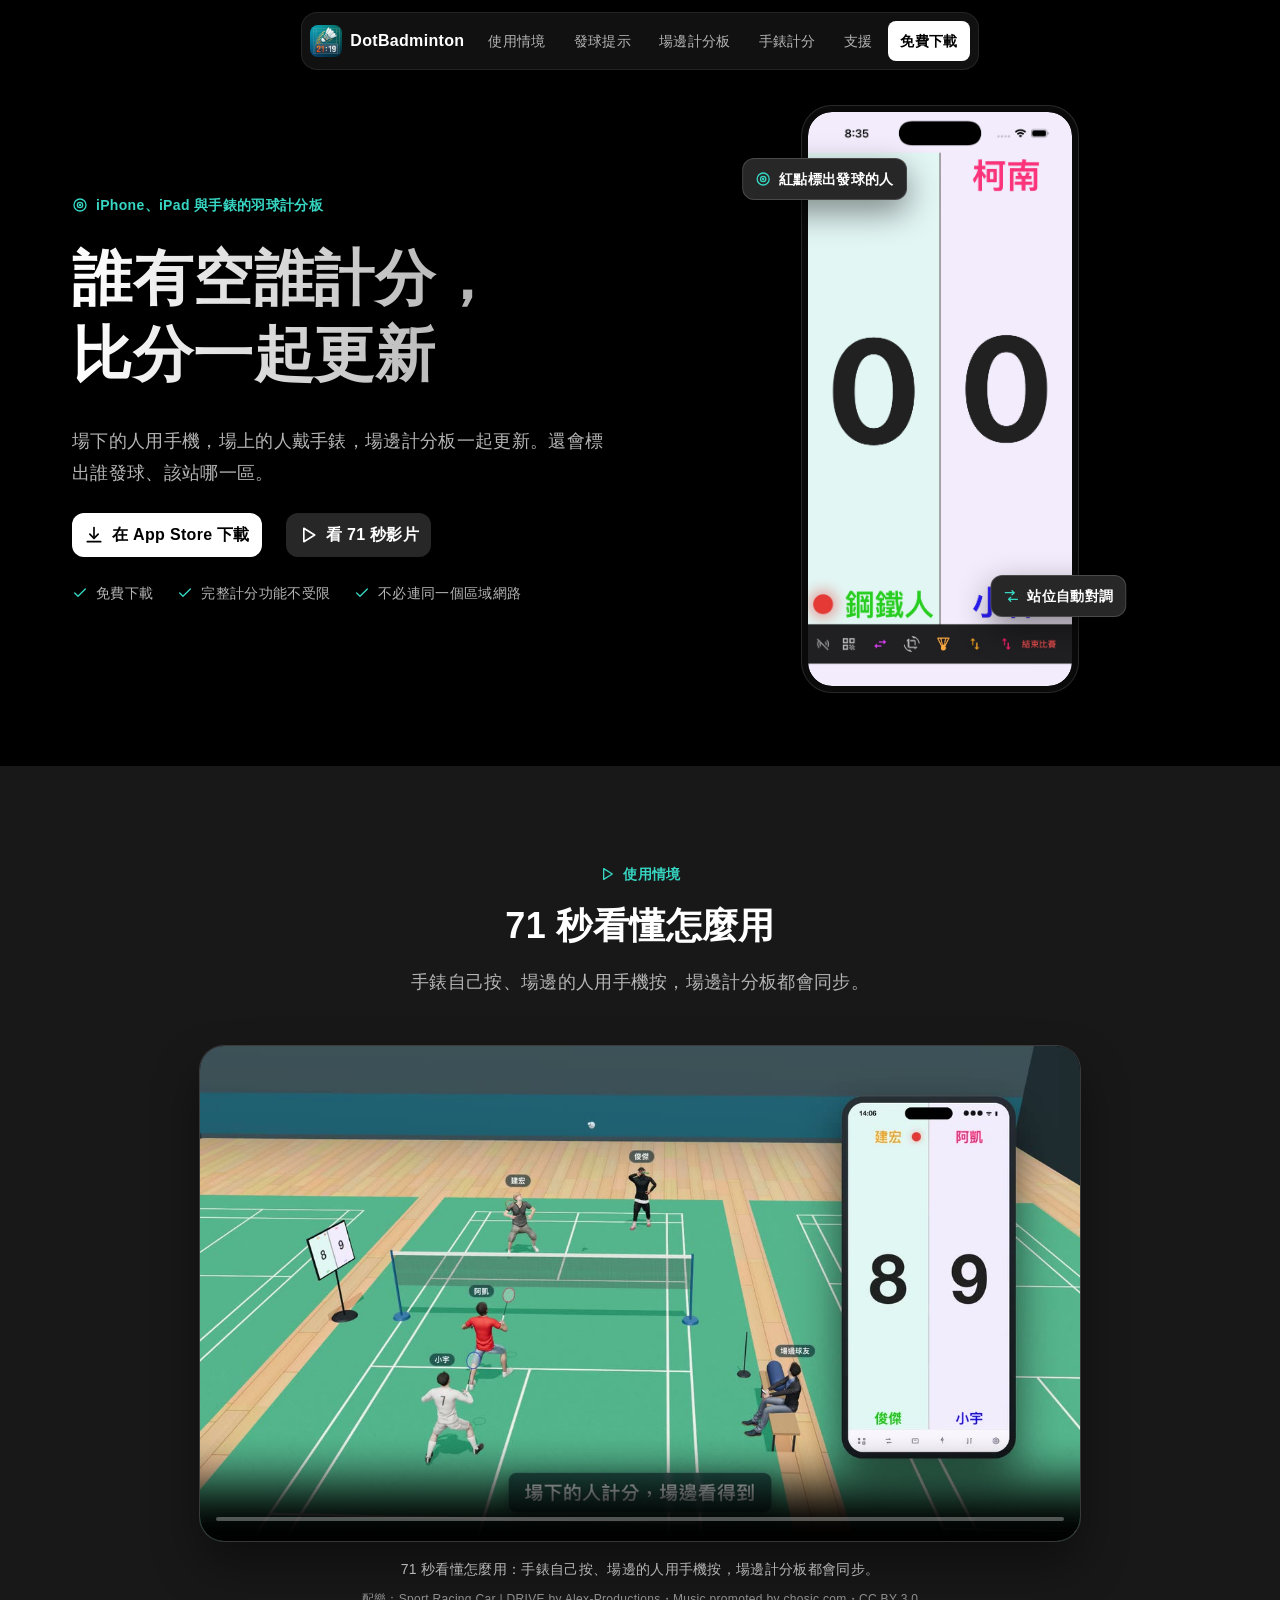
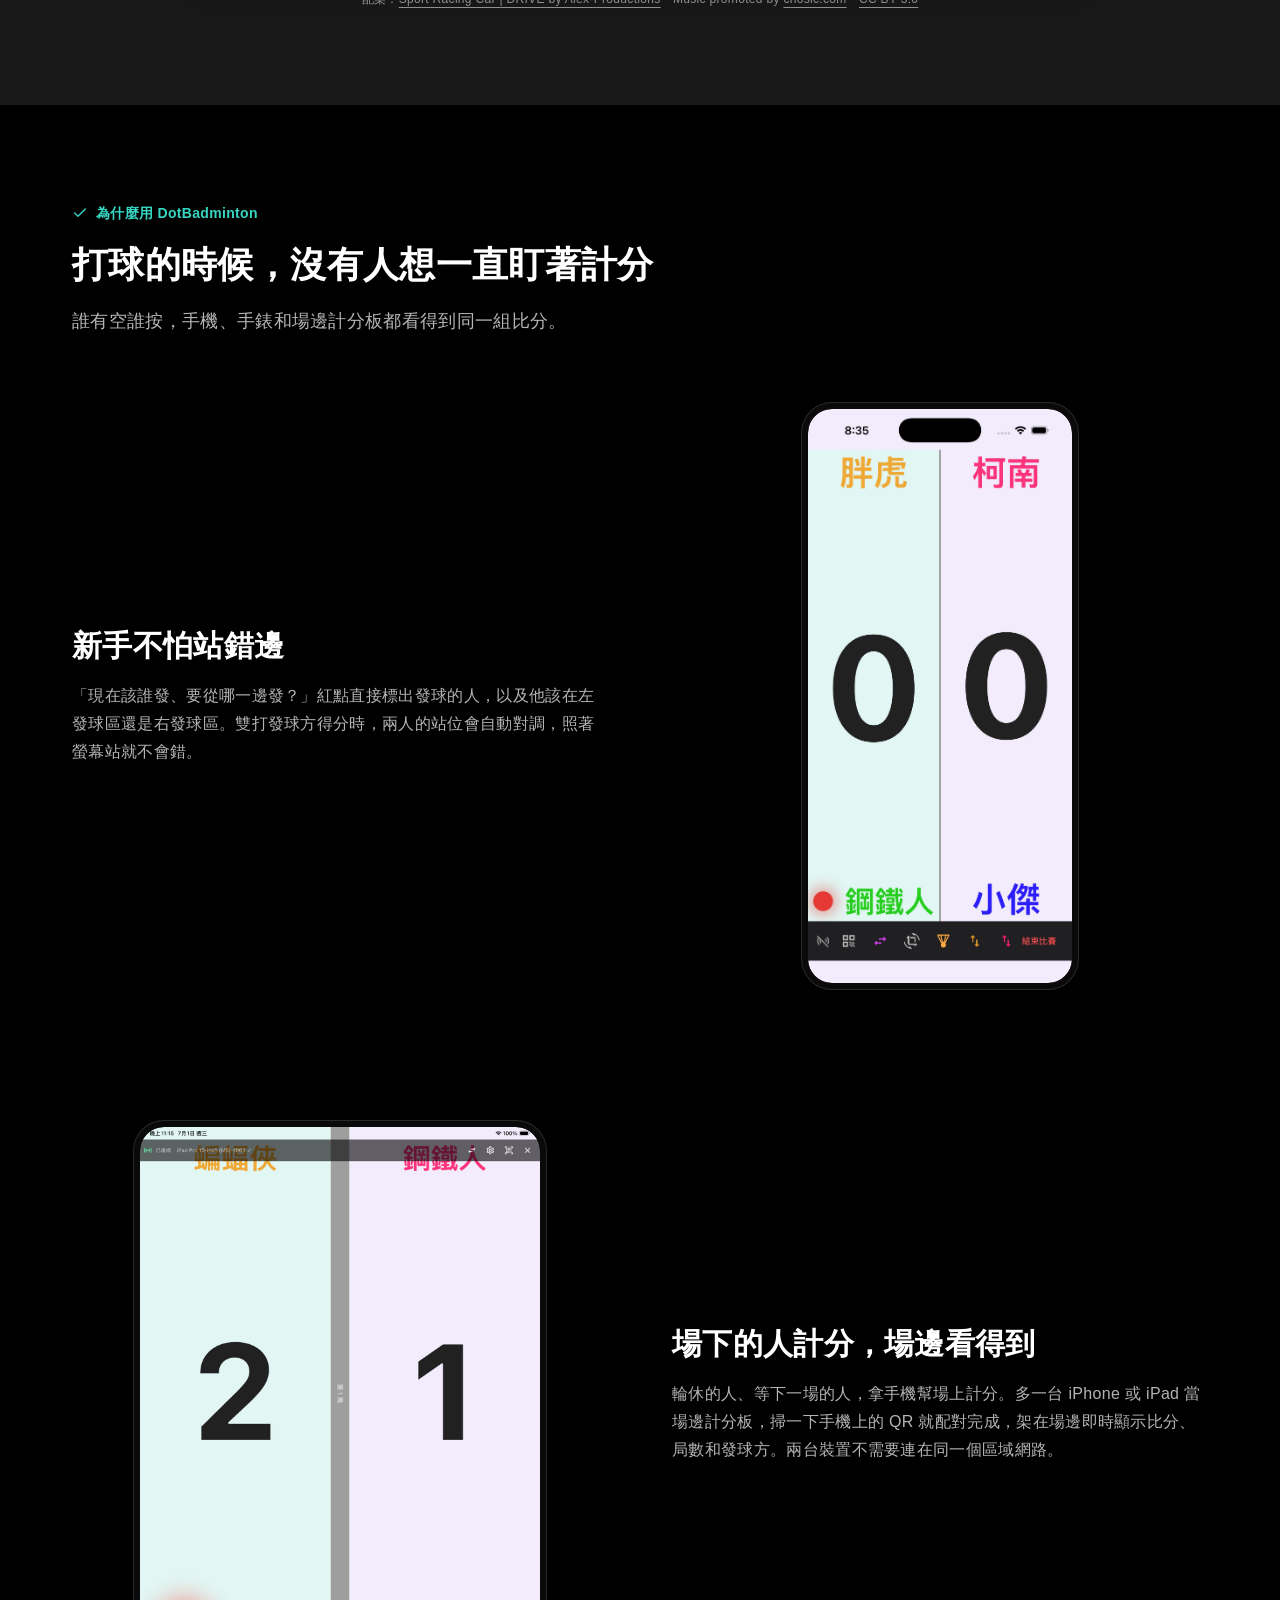
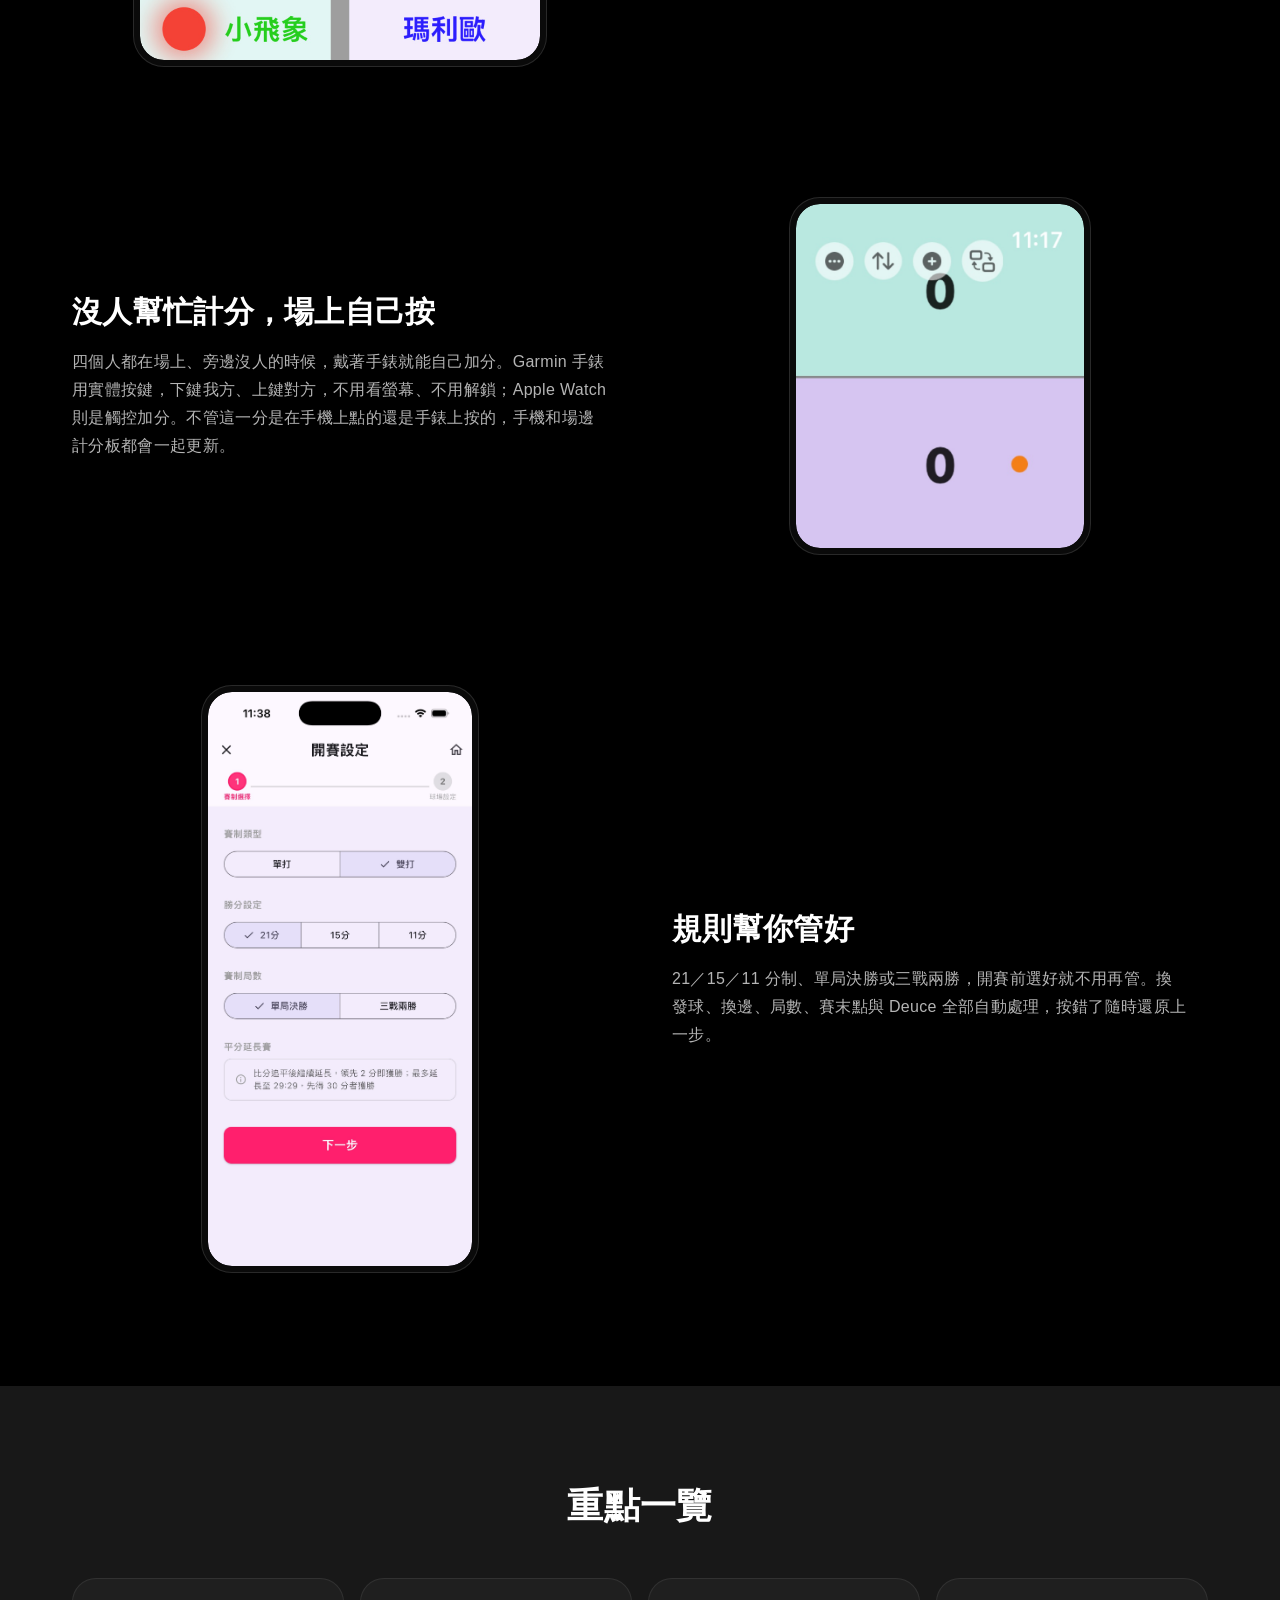
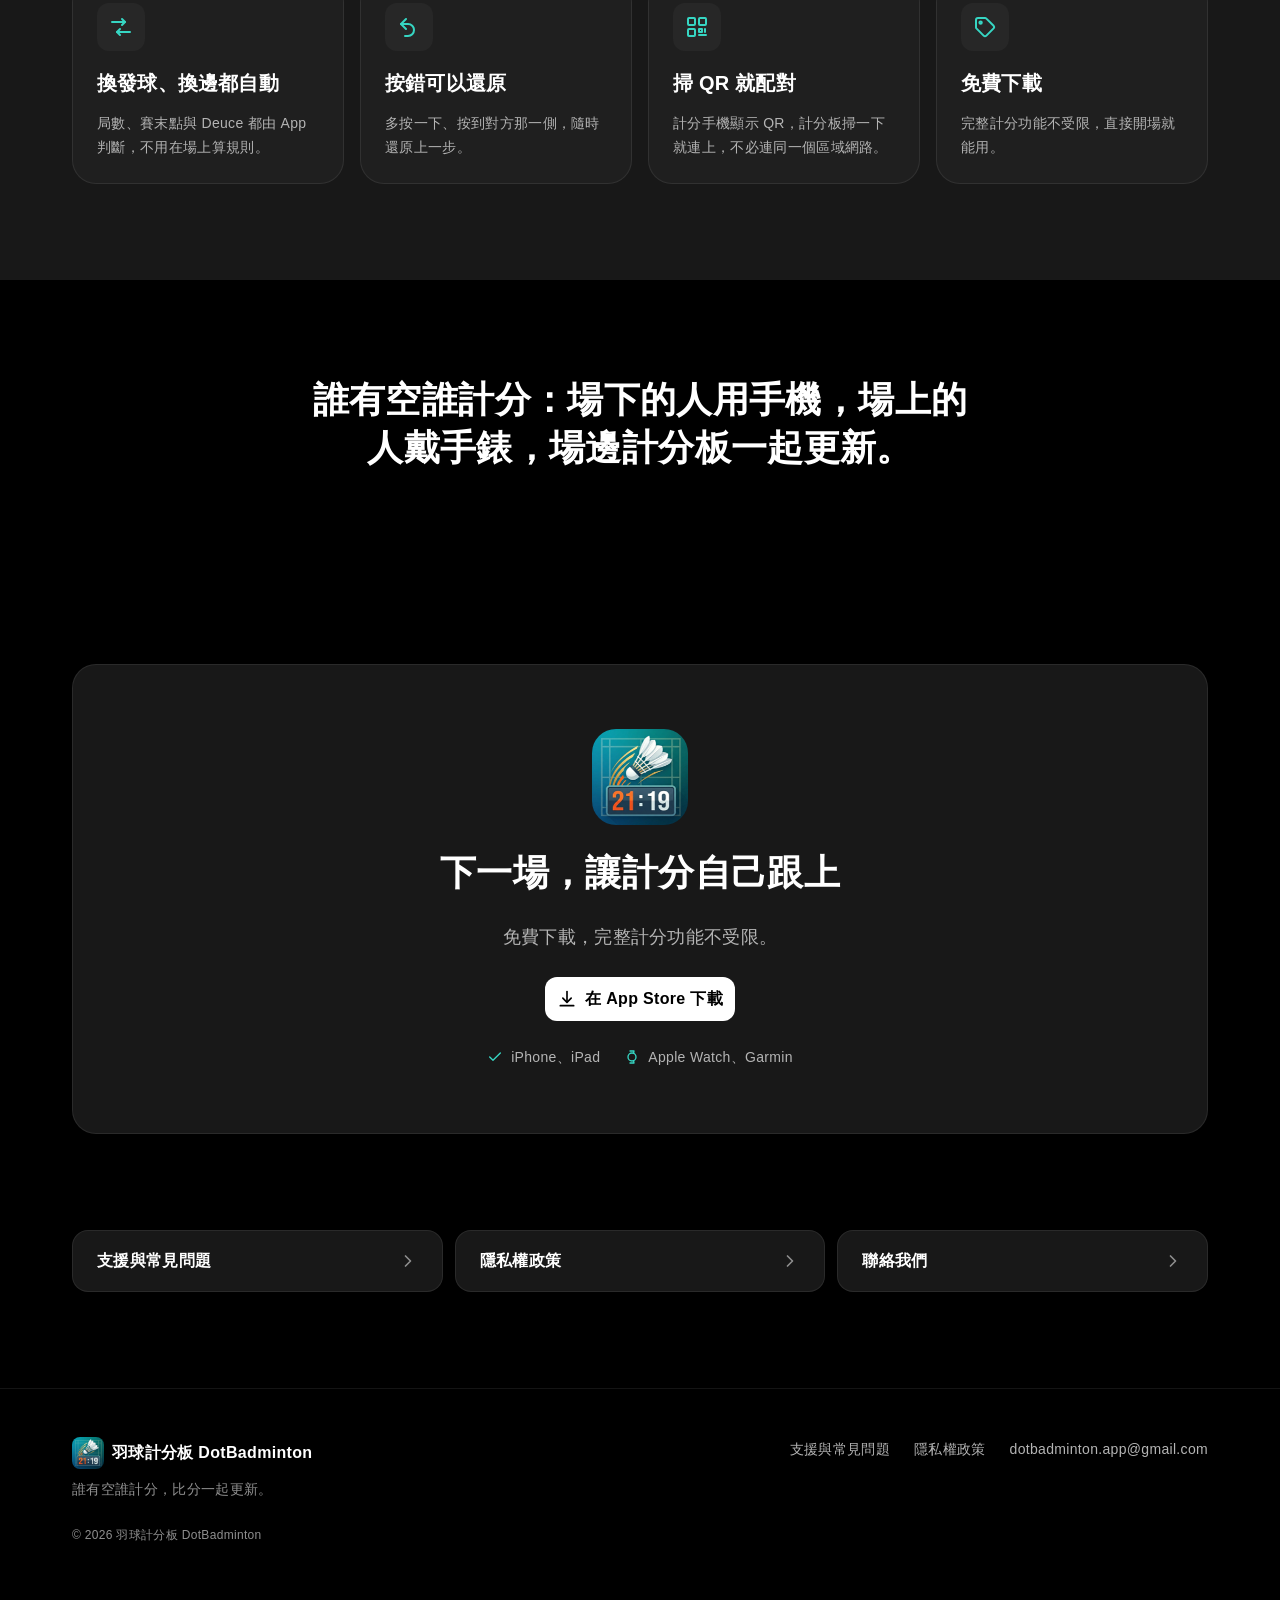
==== index.html @ f7eb6381 "首頁改用全新的深色設計系統 首頁改走純黑底、平色塊的排版，與 style.css 分開： - 新增 home.css，只給 index.html 用，privacy.html 與 support.ht" ====
<!doctype html>
<html lang="zh-Hant">
<head>
  <meta charset="utf-8">
  <meta name="viewport" content="width=device-width, initial-scale=1, viewport-fit=cover">
  <meta name="theme-color" content="#000000">
  <meta name="description" content="羽球計分板 DotBadminton：場下的人拿手機計分，場邊計分板同步顯示；沒人幫忙時，Apple Watch 或 Garmin 手錶也能自己加分。還會標出誰發球、該站哪一區。">
  <title>羽球計分板 DotBadminton</title>
  <link rel="stylesheet" href="home.css">
  <script>document.documentElement.classList.add('js');</script>
</head>
<body>

<svg class="icon-sprite" aria-hidden="true" focusable="false" xmlns="http://www.w3.org/2000/svg">
  <symbol id="i-check" viewBox="0 0 24 24"><polyline points="20 6 9 17 4 12"/></symbol>
  <symbol id="i-play" viewBox="0 0 24 24"><polygon points="7 4 20 12 7 20"/></symbol>
  <symbol id="i-download" viewBox="0 0 24 24"><path d="M12 3v12"/><polyline points="7 11 12 16 17 11"/><path d="M4 20h16"/></symbol>
  <symbol id="i-target" viewBox="0 0 24 24"><circle cx="12" cy="12" r="9"/><circle cx="12" cy="12" r="4"/><circle cx="12" cy="12" r="0.8"/></symbol>
  <symbol id="i-swap" viewBox="0 0 24 24"><polyline points="13 4 16 7 13 10"/><path d="M3 7h13"/><polyline points="11 14 8 17 11 20"/><path d="M21 17H8"/></symbol>
  <symbol id="i-undo" viewBox="0 0 24 24"><path d="M9 14 4 9l5-5"/><path d="M4 9h7a6 6 0 0 1 0 12H8"/></symbol>
  <symbol id="i-qr" viewBox="0 0 24 24"><rect x="3" y="3" width="7" height="7" rx="1"/><rect x="14" y="3" width="7" height="7" rx="1"/><rect x="3" y="14" width="7" height="7" rx="1"/><path d="M14 14h3v3h-3z"/><path d="M20 14v3"/><path d="M14 20h7"/></symbol>
  <symbol id="i-watch" viewBox="0 0 24 24"><circle cx="12" cy="12" r="6"/><path d="M9 3h6l-.6 3.2"/><path d="M9 21h6l-.6-3.2"/></symbol>
  <symbol id="i-tag" viewBox="0 0 24 24"><path d="M20.6 13.4 13.4 20.6a2 2 0 0 1-2.8 0l-7.2-7.2A2 2 0 0 1 3 12V5a2 2 0 0 1 2-2h7a2 2 0 0 1 1.4.6l7.2 7.2a2 2 0 0 1 0 2.6z"/><circle cx="7.6" cy="7.6" r="1.2"/></symbol>
  <symbol id="i-chevron" viewBox="0 0 24 24"><polyline points="9 6 15 12 9 18"/></symbol>
</svg>

<a class="skip-link btn btn-primary btn-sm" href="#main">跳到主要內容</a>

<nav class="site-nav" aria-label="主要導覽">
  <a class="brand" href="#top">
    <img src="images/icon.png" alt="" width="32" height="32">
    <span>DotBadminton</span>
  </a>
  <ul class="nav-links">
    <li><a href="#video">使用情境</a></li>
    <li><a href="#serve">發球提示</a></li>
    <li><a href="#board">場邊計分板</a></li>
    <li><a href="#watch">手錶計分</a></li>
    <li><a href="support.html">支援</a></li>
  </ul>
  <a class="btn btn-primary btn-sm" href="https://apps.apple.com/tw/app/id6772691692">免費下載</a>
  <button class="menu-toggle" type="button" aria-expanded="false" aria-controls="menu-panel">
    <span class="sr-only">開啟選單</span>
    <span class="bar" aria-hidden="true"></span>
    <span class="bar" aria-hidden="true"></span>
  </button>
</nav>

<div class="menu-panel" id="menu-panel" hidden>
  <a class="menu-link" href="#video" style="--i:0">使用情境</a>
  <a class="menu-link" href="#serve" style="--i:1">發球提示</a>
  <a class="menu-link" href="#board" style="--i:2">場邊計分板</a>
  <a class="menu-link" href="#watch" style="--i:3">手錶計分</a>
  <a class="menu-link" href="#rules" style="--i:4">規則設定</a>
  <a class="menu-link" href="support.html" style="--i:5">支援與常見問題</a>
  <a class="btn btn-primary" href="https://apps.apple.com/tw/app/id6772691692" style="--i:6">
    <svg class="icon" aria-hidden="true"><use href="#i-download"/></svg>
    在 App Store 下載
  </a>
</div>

<main id="main" tabindex="-1">

  <header class="hero" id="top">
    <div class="container hero-grid">
      <div class="hero-copy">
        <p class="kicker">
          <svg class="icon" aria-hidden="true"><use href="#i-target"/></svg>
          iPhone、iPad 與手錶的羽球計分板
        </p>
        <h1 class="hero-title">誰有空誰計分，比分一起更新</h1>
        <p class="hero-sub">場下的人用手機，場上的人戴手錶，場邊計分板一起更新。還會標出誰發球、該站哪一區。</p>
        <div class="hero-actions">
          <a class="btn btn-primary" href="https://apps.apple.com/tw/app/id6772691692">
            <svg class="icon" aria-hidden="true"><use href="#i-download"/></svg>
            在 App Store 下載
          </a>
          <a class="btn btn-secondary" href="#video">
            <svg class="icon" aria-hidden="true"><use href="#i-play"/></svg>
            看 71 秒影片
          </a>
        </div>
        <ul class="proof">
          <li><svg class="icon" aria-hidden="true"><use href="#i-check"/></svg>免費下載</li>
          <li><svg class="icon" aria-hidden="true"><use href="#i-check"/></svg>完整計分功能不受限</li>
          <li><svg class="icon" aria-hidden="true"><use href="#i-check"/></svg>不必連同一個區域網路</li>
        </ul>
      </div>
      <div class="hero-visual">
        <div class="shot-stage">
          <div class="shot is-phone">
            <img src="images/scoring.jpg" alt="計分畫面，發球球員名字旁有紅點標示" width="1206" height="2622">
          </div>
          <p class="shot-chip is-a">
            <svg class="icon" aria-hidden="true"><use href="#i-target"/></svg>
            紅點標出發球的人
          </p>
          <p class="shot-chip is-b">
            <svg class="icon" aria-hidden="true"><use href="#i-swap"/></svg>
            站位自動對調
          </p>
        </div>
      </div>
    </div>
  </header>

  <section class="section is-band" id="video">
    <div class="container">
      <div class="section-head is-center reveal">
        <p class="kicker">
          <svg class="icon" aria-hidden="true"><use href="#i-play"/></svg>
          使用情境
        </p>
        <h2 class="section-title">71 秒看懂怎麼用</h2>
        <p class="section-lead">手錶自己按、場邊的人用手機按，場邊計分板都會同步。</p>
      </div>
      <figure class="promo-figure reveal">
        <video controls controlslist="nodownload" playsinline preload="none" poster="images/promo-poster.jpg"
               oncontextmenu="return false;"
               aria-label="DotBadminton 使用情境影片：手錶自己計分、場邊的人用手機計分，場邊計分板同步顯示比分與發球">
          <source src="videos/dotbadminton-promo.mp4" type="video/mp4">
          你的瀏覽器無法播放這段影片。
        </video>
        <figcaption>
          71 秒看懂怎麼用：手錶自己按、場邊的人用手機按，場邊計分板都會同步。
          <span class="credit">配樂：<a href="https://onsound.eu/" target="_blank" rel="noopener">Sport Racing Car | DRIVE by Alex-Productions</a>・Music promoted by <a href="https://www.chosic.com/free-music/all/" target="_blank" rel="noopener">chosic.com</a>・<a href="https://creativecommons.org/licenses/by/3.0/" target="_blank" rel="noopener">CC BY 3.0</a></span>
        </figcaption>
      </figure>
    </div>
  </section>

  <section class="section">
    <div class="container">
      <div class="section-head reveal">
        <p class="kicker">
          <svg class="icon" aria-hidden="true"><use href="#i-check"/></svg>
          為什麼用 DotBadminton
        </p>
        <h2 class="section-title">打球的時候，沒有人想一直盯著計分</h2>
        <p class="section-lead">誰有空誰按，手機、手錶和場邊計分板都看得到同一組比分。</p>
      </div>

      <div class="benefits">

        <article class="benefit reveal" id="serve">
          <div class="benefit-copy">
            <h3 class="benefit-title">新手不怕站錯邊</h3>
            <p>「現在該誰發、要從哪一邊發？」紅點直接標出發球的人，以及他該在左發球區還是右發球區。雙打發球方得分時，兩人的站位會自動對調，照著螢幕站就不會錯。</p>
          </div>
          <div class="benefit-visual">
            <div class="shot is-phone">
              <a class="zoom" href="images/scoring.jpg" target="_blank" rel="noopener">
                <img src="images/scoring.jpg" alt="計分畫面，發球球員名字旁有紅點標示" loading="lazy" width="1206" height="2622">
              </a>
            </div>
          </div>
        </article>

        <article class="benefit is-flip reveal" id="board">
          <div class="benefit-copy">
            <h3 class="benefit-title">場下的人計分，場邊看得到</h3>
            <p>輪休的人、等下一場的人，拿手機幫場上計分。多一台 iPhone 或 iPad 當場邊計分板，掃一下手機上的 QR 就配對完成，架在場邊即時顯示比分、局數和發球方。兩台裝置不需要連在同一個區域網路。</p>
          </div>
          <div class="benefit-visual">
            <div class="shot is-tablet">
              <a class="zoom" href="images/board.jpg" target="_blank" rel="noopener">
                <img src="images/board.jpg" alt="iPad 當作場邊計分板顯示比分" loading="lazy" width="1200" height="1600">
              </a>
            </div>
          </div>
        </article>

        <article class="benefit reveal" id="watch">
          <div class="benefit-copy">
            <h3 class="benefit-title">沒人幫忙計分，場上自己按</h3>
            <p>四個人都在場上、旁邊沒人的時候，戴著手錶就能自己加分。Garmin 手錶用實體按鍵，下鍵我方、上鍵對方，不用看螢幕、不用解鎖；Apple Watch 則是觸控加分。不管這一分是在手機上點的還是手錶上按的，手機和場邊計分板都會一起更新。</p>
          </div>
          <div class="benefit-visual">
            <div class="shot is-watch">
              <a class="zoom" href="images/watch.jpg" target="_blank" rel="noopener">
                <img src="images/watch.jpg" alt="手錶上的計分畫面" loading="lazy" width="698" height="832">
              </a>
            </div>
          </div>
        </article>

        <article class="benefit is-flip reveal" id="rules">
          <div class="benefit-copy">
            <h3 class="benefit-title">規則幫你管好</h3>
            <p>21／15／11 分制、單局決勝或三戰兩勝，開賽前選好就不用再管。換發球、換邊、局數、賽末點與 Deuce 全部自動處理，按錯了隨時還原上一步。</p>
          </div>
          <div class="benefit-visual">
            <div class="shot is-phone">
              <a class="zoom" href="images/setup.jpg" target="_blank" rel="noopener">
                <img src="images/setup.jpg" alt="開賽設定畫面" loading="lazy" width="1206" height="2622">
              </a>
            </div>
          </div>
        </article>

      </div>
    </div>
  </section>

  <section class="section is-band">
    <div class="container">
      <div class="section-head is-center reveal">
        <h2 class="section-title">重點一覽</h2>
      </div>
      <div class="features">
        <div class="feature reveal">
          <div class="feature-icon">
            <svg class="icon" aria-hidden="true"><use href="#i-swap"/></svg>
          </div>
          <h3>換發球、換邊都自動</h3>
          <p>局數、賽末點與 Deuce 都由 App 判斷，不用在場上算規則。</p>
        </div>
        <div class="feature reveal">
          <div class="feature-icon">
            <svg class="icon" aria-hidden="true"><use href="#i-undo"/></svg>
          </div>
          <h3>按錯可以還原</h3>
          <p>多按一下、按到對方那一側，隨時還原上一步。</p>
        </div>
        <div class="feature reveal">
          <div class="feature-icon">
            <svg class="icon" aria-hidden="true"><use href="#i-qr"/></svg>
          </div>
          <h3>掃 QR 就配對</h3>
          <p>計分手機顯示 QR，計分板掃一下就連上，不必連同一個區域網路。</p>
        </div>
        <div class="feature reveal">
          <div class="feature-icon">
            <svg class="icon" aria-hidden="true"><use href="#i-tag"/></svg>
          </div>
          <h3>免費下載</h3>
          <p>完整計分功能不受限，直接開場就能用。</p>
        </div>
      </div>
    </div>
  </section>

  <section class="section tagline">
    <div class="container">
      <p class="tagline-text" id="tagline">誰有空誰計分：場下的人用手機，場上的人戴手錶，場邊計分板一起更新。</p>
    </div>
  </section>

  <section class="section" id="download">
    <div class="container">
      <div class="cta-card reveal">
        <img class="cta-icon" src="images/icon.png" alt="DotBadminton App 圖示" width="96" height="96">
        <h2 class="section-title">下一場，讓計分自己跟上</h2>
        <p class="section-lead">免費下載，完整計分功能不受限。</p>
        <a class="btn btn-primary" href="https://apps.apple.com/tw/app/id6772691692">
          <svg class="icon" aria-hidden="true"><use href="#i-download"/></svg>
          在 App Store 下載
        </a>
        <ul class="proof">
          <li><svg class="icon" aria-hidden="true"><use href="#i-check"/></svg>iPhone、iPad</li>
          <li><svg class="icon" aria-hidden="true"><use href="#i-watch"/></svg>Apple Watch、Garmin</li>
        </ul>
      </div>
    </div>
  </section>

  <section class="section is-tight">
    <div class="container">
      <div class="links reveal">
        <a href="support.html">
          <span>支援與常見問題</span>
          <svg class="icon" aria-hidden="true"><use href="#i-chevron"/></svg>
        </a>
        <a href="privacy.html">
          <span>隱私權政策</span>
          <svg class="icon" aria-hidden="true"><use href="#i-chevron"/></svg>
        </a>
        <a href="mailto:dotbadminton.app@gmail.com">
          <span>聯絡我們</span>
          <svg class="icon" aria-hidden="true"><use href="#i-chevron"/></svg>
        </a>
      </div>
    </div>
  </section>

</main>

<footer class="site-footer">
  <div class="container footer-inner">
    <div class="footer-brand">
      <span class="brand">
        <img src="images/icon.png" alt="" width="32" height="32">
        <span>羽球計分板 DotBadminton</span>
      </span>
      <p>誰有空誰計分，比分一起更新。</p>
    </div>
    <ul class="footer-links">
      <li><a href="support.html">支援與常見問題</a></li>
      <li><a href="privacy.html">隱私權政策</a></li>
      <li><a href="mailto:dotbadminton.app@gmail.com">dotbadminton.app@gmail.com</a></li>
    </ul>
    <p class="footer-copy">© 2026 羽球計分板 DotBadminton</p>
  </div>
</footer>

<script>
(function () {
  'use strict';

  var reduceMotion = false;
  try {
    reduceMotion = window.matchMedia('(prefers-reduced-motion: reduce)').matches;
  } catch (e) {
    reduceMotion = false;
  }

  /* 手機選單 */
  function setUpMenu() {
    var toggle = document.querySelector('.menu-toggle');
    var panel = document.getElementById('menu-panel');
    if (!toggle || !panel) {
      return;
    }
    function closeMenu() {
      toggle.setAttribute('aria-expanded', 'false');
      panel.classList.remove('is-open');
      document.documentElement.classList.remove('menu-open');
      window.setTimeout(function () {
        if (toggle.getAttribute('aria-expanded') === 'false') {
          panel.hidden = true;
        }
      }, reduceMotion ? 0 : 500);
    }
    toggle.addEventListener('click', function () {
      if (toggle.getAttribute('aria-expanded') === 'true') {
        closeMenu();
        return;
      }
      panel.hidden = false;
      toggle.setAttribute('aria-expanded', 'true');
      document.documentElement.classList.add('menu-open');
      window.requestAnimationFrame(function () {
        panel.classList.add('is-open');
      });
    });
    panel.addEventListener('click', function (event) {
      if (event.target && event.target.closest && event.target.closest('a')) {
        closeMenu();
      }
    });
    document.addEventListener('keydown', function (event) {
      if (event.key === 'Escape' && toggle.getAttribute('aria-expanded') === 'true') {
        closeMenu();
        toggle.focus();
      }
    });
  }

  function showAllReveals() {
    var all = document.querySelectorAll('.reveal');
    Array.prototype.forEach.call(all, function (el) {
      el.classList.add('is-visible');
    });
  }

  /* 捲動顯現 */
  function setUpReveal() {
    var targets = document.querySelectorAll('.reveal');
    if (!targets.length) {
      return;
    }
    if (reduceMotion || typeof IntersectionObserver !== 'function') {
      showAllReveals();
      return;
    }
    var observer = new IntersectionObserver(function (entries) {
      entries.forEach(function (entry) {
        if (entry.isIntersecting) {
          entry.target.classList.add('is-visible');
          observer.unobserve(entry.target);
        }
      });
    }, { rootMargin: '0px 0px -10% 0px', threshold: 0.15 });
    Array.prototype.forEach.call(targets, function (el) {
      observer.observe(el);
    });
  }

  /* 標語逐句由淡轉亮：以標點斷句，標點跟著前一句 */
  function splitClauses(text) {
    var marks = '，。：、；！？';
    var clauses = [];
    var buffer = '';
    var i;
    for (i = 0; i < text.length; i += 1) {
      buffer += text.charAt(i);
      if (marks.indexOf(text.charAt(i)) !== -1) {
        clauses.push(buffer);
        buffer = '';
      }
    }
    if (buffer) {
      clauses.push(buffer);
    }
    return clauses;
  }

  function setUpTagline() {
    var tagline = document.getElementById('tagline');
    if (!tagline || reduceMotion || typeof IntersectionObserver !== 'function') {
      return;
    }
    var clauses = splitClauses(tagline.textContent.trim());
    if (clauses.length < 2) {
      return;
    }
    tagline.textContent = '';
    clauses.forEach(function (clause, index) {
      var span = document.createElement('span');
      span.className = 'tagline-word';
      span.style.setProperty('--i', String(index));
      span.textContent = clause;
      tagline.appendChild(span);
    });
    tagline.classList.add('is-armed');
    var litObserver = new IntersectionObserver(function (entries) {
      entries.forEach(function (entry) {
        if (entry.isIntersecting) {
          entry.target.classList.add('is-lit');
          litObserver.unobserve(entry.target);
        }
      });
    }, { threshold: 0.5 });
    litObserver.observe(tagline);
  }

  /* 任何一塊壞掉都不影響其他塊，內容一律看得到 */
  try {
    setUpMenu();
  } catch (e) {
    /* 桌機導覽與頁面內容不依賴選單 */
  }
  try {
    setUpReveal();
  } catch (e) {
    showAllReveals();
  }
  try {
    setUpTagline();
  } catch (e) {
    var tagline = document.getElementById('tagline');
    if (tagline) {
      tagline.classList.remove('is-armed');
    }
  }
})();
</script>

</body>
</html>
---- home.css ----
/* =====================================================================
   羽球計分板 DotBadminton 首頁樣式
   設計規則：
   - 背景是平的、不用漸層（只有主標題的文字漸層例外）
   - 間距只用 0、4、8、12、16、24、32、40、48、64、96px
   - 圓角只用 8、12、16、24、32px；內層圓角 = 外層 − 間距
   - 框線四邊都有或都沒有
   - 動態只動 transform 與 opacity，曲線一律用 --ease
   首頁單獨用這支樣式；privacy.html、support.html 仍用 style.css
   ===================================================================== */

/* ---------- 設計變數 ---------- */
:root {
  color-scheme: dark;
  --bg: #000000;
  --surface-1: #181818;
  --surface-2: #1f1f1f;
  --surface-3: #272727;
  --surface-4: #313131;
  --line: rgba(255, 255, 255, 0.08);
  --line-strong: rgba(255, 255, 255, 0.16);
  --text: #ffffff;
  --text-2: #b4b4b4;
  --text-3: #8f8f8f;
  --accent: #36d6c3;
  --accent-soft: rgba(54, 214, 195, 0.3);
  --ease: cubic-bezier(0.22, 1, 0.36, 1);
  --font: -apple-system, BlinkMacSystemFont, "Helvetica Neue", "PingFang TC",
    "Noto Sans TC", "Microsoft JhengHei", sans-serif;
  /* 行高：中文內文約 1.75 倍、標題約 1.3 倍，字距略寬 */
  --lh-xs: 20px;
  --lh-sm: 24px;
  --lh-base: 28px;
  --lh-lg: 32px;
  --lh-xl: 32px;
  --lh-2xl: 36px;
  --lh-3xl: 40px;
  --lh-4xl: 48px;
  --lh-5xl: 64px;
  --lh-6xl: 76px;
  --track: 0.02em;
  --track-tight: 0.01em;
}

/* ---------- 基本 ---------- */
*,
*::before,
*::after {
  box-sizing: border-box;
  margin: 0;
  padding: 0;
}
html {
  -webkit-text-size-adjust: 100%;
  text-size-adjust: 100%;
  scroll-behavior: smooth;
  scroll-padding-top: 96px;
  background-color: var(--bg);
}
body {
  min-height: 100vh;
  background-color: var(--bg);
  color: var(--text);
  font-family: var(--font);
  font-size: 16px;
  line-height: var(--lh-base);
  letter-spacing: var(--track);
  -webkit-font-smoothing: antialiased;
  -moz-osx-font-smoothing: grayscale;
  overflow-x: clip;
}
html.menu-open {
  overflow: hidden;
}
img,
svg,
video {
  display: block;
  max-width: 100%;
}
img {
  height: auto;
}
button {
  font: inherit;
  color: inherit;
  letter-spacing: inherit;
  background: none;
  border: 0;
  cursor: pointer;
  text-align: inherit;
}
a {
  color: inherit;
  text-decoration: none;
}
ul,
ol {
  list-style: none;
}
b,
strong {
  font-weight: 600;
}
h1,
h2,
h3 {
  font-weight: 600;
  letter-spacing: var(--track-tight);
  text-wrap: balance;
}
p,
li,
figcaption {
  text-wrap: pretty;
}
:focus-visible {
  outline: 2px solid var(--accent);
  outline-offset: 2px;
}
main:focus {
  outline: none;
}
::selection {
  background-color: var(--accent-soft);
}
.icon {
  width: 20px;
  height: 20px;
  flex: none;
  fill: none;
  stroke: currentColor;
  stroke-width: 2;
  stroke-linecap: round;
  stroke-linejoin: round;
}
.icon-sprite {
  position: absolute;
  width: 0;
  height: 0;
  overflow: hidden;
}
.sr-only {
  position: absolute;
  width: 1px;
  height: 1px;
  overflow: hidden;
  clip-path: inset(50%);
  white-space: nowrap;
}
.nowrap {
  white-space: nowrap;
}
.text-link {
  color: var(--accent);
  text-decoration: underline;
  text-decoration-thickness: 1px;
  text-underline-offset: 4px;
  transition: color 300ms var(--ease);
}
.text-link:hover {
  color: var(--text);
}

/* ---------- 版面 ---------- */
.container {
  width: 100%;
  max-width: 1200px;
  margin-inline: auto;
  padding-inline: max(16px, env(safe-area-inset-left, 0px))
    max(16px, env(safe-area-inset-right, 0px));
}
.section {
  padding-block: 64px;
}
/* 灰色色帶：用平的 #181818 分出段落；色帶裡的表面要往上提一階 */
.section.is-band {
  background-color: var(--surface-1);
}
/* 緊接在上一段之後的區塊，不再重複上緣留白 */
.section.is-tight {
  padding-top: 0;
}
.section.is-band .feature,
.section.is-band .cta-card {
  background-color: var(--surface-2);
}
.section-head {
  display: grid;
  gap: 16px;
  max-width: 680px;
  margin-bottom: 48px;
}
.section-head.is-center {
  margin-inline: auto;
  justify-items: center;
  text-align: center;
}
.kicker {
  display: inline-flex;
  align-items: center;
  gap: 8px;
  font-size: 14px;
  line-height: var(--lh-sm);
  font-weight: 600;
  color: var(--accent);
}
.kicker .icon {
  width: 16px;
  height: 16px;
}
.section-title {
  font-size: 30px;
  line-height: var(--lh-3xl);
}
.section-lead {
  font-size: 18px;
  line-height: var(--lh-lg);
  color: var(--text-2);
}
@media (min-width: 640px) {
  .container {
    padding-inline: max(24px, env(safe-area-inset-left, 0px))
      max(24px, env(safe-area-inset-right, 0px));
  }
}
@media (min-width: 768px) {
  .section-title {
    font-size: 36px;
    line-height: var(--lh-4xl);
  }
}
@media (min-width: 1024px) {
  .container {
    padding-inline: max(32px, env(safe-area-inset-left, 0px))
      max(32px, env(safe-area-inset-right, 0px));
  }
  .section {
    padding-block: 96px;
  }
}

/* ---------- 按鈕 ---------- */
.btn {
  display: inline-flex;
  align-items: center;
  justify-content: center;
  gap: 8px;
  padding: 8px 12px;
  border-radius: 12px;
  font-size: 16px;
  line-height: var(--lh-base);
  font-weight: 600;
  white-space: nowrap;
  transition: transform 500ms var(--ease), background-color 300ms var(--ease),
    color 300ms var(--ease);
}
.btn-sm {
  font-size: 14px;
  line-height: var(--lh-sm);
  border-radius: 8px;
}
.btn-primary {
  background-color: #ffffff;
  color: #000000;
}
.btn-primary:hover {
  background-color: #e6e6e6;
  transform: translateY(-2px);
}
.btn-secondary {
  background-color: var(--surface-3);
  color: var(--text);
}
.btn-secondary:hover {
  background-color: var(--surface-4);
}
.btn:active {
  transform: scale(0.98);
}

/* 跳到主要內容：平常藏在畫面上方，按 Tab 才出現 */
.skip-link {
  position: fixed;
  top: 12px;
  left: 12px;
  z-index: 100;
  transform: translateY(-200%);
}
.skip-link:focus,
.skip-link:focus-visible {
  transform: none;
}

/* ---------- 導覽列：浮在頂端、置中、依內容寬度、半透明加模糊 ---------- */
.site-nav {
  position: fixed;
  top: max(12px, env(safe-area-inset-top, 0px));
  inset-inline: 0;
  z-index: 50;
  display: flex;
  align-items: center;
  gap: 4px;
  width: fit-content;
  max-width: calc(100% - 24px);
  margin-inline: auto;
  padding: 8px;
  border: 1px solid var(--line);
  border-radius: 16px;
  background-color: rgba(24, 24, 24, 0.72);
  -webkit-backdrop-filter: blur(16px) saturate(180%);
  backdrop-filter: blur(16px) saturate(180%);
}
.brand {
  display: flex;
  align-items: center;
  gap: 8px;
  padding-right: 8px;
  font-size: 16px;
  line-height: var(--lh-base);
  font-weight: 600;
  white-space: nowrap;
}
.brand img {
  width: 32px;
  height: 32px;
  border-radius: 8px;
}
.nav-links {
  display: none;
  align-items: center;
  gap: 4px;
}
.nav-links a {
  display: inline-flex;
  align-items: center;
  gap: 4px;
  padding: 8px 12px;
  border-radius: 8px;
  font-size: 14px;
  line-height: var(--lh-sm);
  color: var(--text-2);
  white-space: nowrap;
  transition: color 300ms var(--ease), background-color 300ms var(--ease);
}
.nav-links a:hover {
  color: var(--text);
  background-color: var(--surface-3);
}
.menu-toggle {
  position: relative;
  display: inline-grid;
  place-items: center;
  width: 40px;
  height: 40px;
  border-radius: 8px;
  transition: background-color 300ms var(--ease);
}
.menu-toggle:hover {
  background-color: var(--surface-3);
}
.menu-toggle .bar {
  position: absolute;
  top: 19px;
  left: 12px;
  width: 16px;
  height: 2px;
  border-radius: 2px;
  background-color: var(--text);
  transition: transform 500ms var(--ease);
}
.menu-toggle .bar:first-child {
  transform: translateY(-4px);
}
.menu-toggle .bar:last-child {
  transform: translateY(4px);
}
.menu-toggle[aria-expanded="true"] .bar:first-child {
  transform: rotate(45deg);
}
.menu-toggle[aria-expanded="true"] .bar:last-child {
  transform: rotate(-45deg);
}

/* 手機選單：全高面板，連結依序上升淡入 */
.menu-panel {
  position: fixed;
  inset: 0;
  z-index: 40;
  display: flex;
  flex-direction: column;
  gap: 4px;
  padding: 96px 24px 48px;
  overflow-y: auto;
  background-color: rgba(0, 0, 0, 0.88);
  -webkit-backdrop-filter: blur(24px);
  backdrop-filter: blur(24px);
  opacity: 0;
  transition: opacity 500ms var(--ease);
}
.menu-panel[hidden] {
  display: none;
}
.menu-panel.is-open {
  opacity: 1;
}
.menu-panel a {
  --i: 0;
  opacity: 0;
  transform: translateY(24px);
  transition: opacity 500ms var(--ease), transform 500ms var(--ease);
  transition-delay: 0ms;
}
.menu-panel.is-open a {
  opacity: 1;
  transform: none;
  transition-delay: min(calc(var(--i) * 60ms), 400ms);
}
.menu-link {
  padding-block: 12px;
  font-size: 24px;
  line-height: var(--lh-2xl);
  font-weight: 600;
}
.menu-panel .btn {
  margin-top: 24px;
}
@media (min-width: 1024px) {
  .nav-links {
    display: flex;
  }
  .menu-toggle,
  .menu-panel {
    display: none;
  }
}

/* ---------- 主視覺 ---------- */
.hero {
  padding-top: calc(96px + env(safe-area-inset-top, 0px));
  padding-bottom: 64px;
}
.hero-grid {
  display: grid;
  gap: 48px;
  align-items: center;
}
.hero-copy {
  display: grid;
  gap: 24px;
}
.hero-title {
  max-width: 680px;
  padding-bottom: 8px;
  font-size: 36px;
  line-height: var(--lh-4xl);
  color: #ffffff;
  background-image: linear-gradient(90deg, #ffffff, #9b9b9b);
  -webkit-background-clip: text;
  background-clip: text;
  -webkit-text-fill-color: transparent;
}
.hero-sub {
  max-width: 680px;
  font-size: 18px;
  line-height: var(--lh-lg);
  color: var(--text-2);
}
.hero-actions {
  display: flex;
  flex-wrap: wrap;
  align-items: center;
  gap: 24px;
}
.proof {
  display: flex;
  flex-wrap: wrap;
  gap: 8px 24px;
  font-size: 14px;
  line-height: var(--lh-sm);
  color: var(--text-2);
}
.proof li {
  display: inline-flex;
  align-items: center;
  gap: 8px;
}
.proof .icon {
  width: 16px;
  height: 16px;
  color: var(--accent);
}
@media (min-width: 640px) {
  .hero-title {
    font-size: 48px;
    line-height: var(--lh-5xl);
  }
}
@media (min-width: 1024px) {
  .hero-grid {
    grid-template-columns: minmax(0, 1fr) minmax(0, 1fr);
    gap: 64px;
  }
  .hero-title {
    font-size: 60px;
    line-height: var(--lh-6xl);
  }
}

/* ---------- 截圖外框 ---------- */
.hero-visual {
  position: relative;
  display: grid;
  place-items: center;
  padding-block: 16px;
}
.shot {
  overflow: hidden;
  border-radius: 24px;
  background-color: #000000;
  box-shadow: 0 0 0 6px #0a0a0a, 0 0 0 7px var(--line-strong),
    0 24px 48px rgba(0, 0, 0, 0.5);
}
.shot img {
  width: 100%;
  border-radius: 24px;
}
.shot.is-phone {
  width: 232px;
}
.shot.is-tablet {
  width: 320px;
}
.shot.is-watch {
  width: 256px;
}
.zoom {
  display: block;
  cursor: zoom-in;
}
.zoom:focus-visible {
  outline: 2px solid var(--accent);
  outline-offset: 10px;
}
.shot-chip {
  position: absolute;
  z-index: 8;
  display: inline-flex;
  align-items: center;
  gap: 8px;
  padding: 8px 12px;
  border: 1px solid var(--line-strong);
  border-radius: 12px;
  background-color: var(--surface-3);
  box-shadow: 0 12px 32px rgba(0, 0, 0, 0.45);
  font-size: 12px;
  line-height: var(--lh-xs);
  font-weight: 600;
  white-space: nowrap;
}
.shot-chip .icon {
  width: 16px;
  height: 16px;
  color: var(--accent);
}
/* 浮籤掛在截圖外框上，往外露出自己寬度的 40%，不會貼到版面邊緣 */
.shot-stage {
  position: relative;
  width: fit-content;
}
.shot-chip.is-a {
  top: 8%;
  left: 0;
  translate: -40% 0;
}
.shot-chip.is-b {
  right: 0;
  bottom: 12%;
  translate: 40% 0;
}
@media (min-width: 640px) {
  .shot.is-phone {
    width: 264px;
  }
  .shot.is-tablet {
    width: 400px;
  }
  .shot.is-watch {
    width: 288px;
  }
  .shot-chip {
    font-size: 14px;
    line-height: var(--lh-sm);
  }
}

/* ---------- 影片 ---------- */
.promo-figure {
  display: grid;
  gap: 16px;
  max-width: 880px;
  margin-inline: auto;
}
.promo-figure video {
  width: 100%;
  aspect-ratio: 16 / 9;
  border-radius: 24px;
  background-color: #000000;
  box-shadow: 0 0 0 1px var(--line-strong), 0 24px 48px rgba(0, 0, 0, 0.4);
}
.promo-figure figcaption {
  font-size: 14px;
  line-height: var(--lh-sm);
  color: var(--text-2);
  text-align: center;
}
.promo-figure .credit {
  display: block;
  margin-top: 8px;
  font-size: 12px;
  line-height: var(--lh-xs);
  color: var(--text-3);
}
.promo-figure .credit a {
  color: var(--text-3);
  text-decoration: underline;
  text-decoration-thickness: 1px;
  text-underline-offset: 4px;
  transition: color 300ms var(--ease);
}
.promo-figure .credit a:hover {
  color: var(--text-2);
}

/* ---------- 功能段落：圖文兩欄，左右交錯 ---------- */
.benefits {
  display: grid;
  gap: 64px;
}
.benefit {
  display: grid;
  gap: 32px;
  align-items: center;
}
.benefit-copy {
  display: grid;
  gap: 16px;
  align-content: start;
  max-width: 560px;
}
.benefit-title {
  font-size: 24px;
  line-height: var(--lh-2xl);
}
.benefit-copy p {
  color: var(--text-2);
}
.benefit-visual {
  position: relative;
  display: grid;
  place-items: center;
  padding-block: 24px;
}
@media (min-width: 768px) {
  .benefit-title {
    font-size: 30px;
    line-height: var(--lh-3xl);
  }
}
@media (min-width: 1024px) {
  .benefits {
    gap: 96px;
  }
  .benefit {
    grid-template-columns: minmax(0, 1fr) minmax(0, 1fr);
    gap: 64px;
  }
  .benefit.is-flip .benefit-visual {
    order: -1;
  }
}

/* ---------- 功能小卡 ---------- */
.features {
  display: grid;
  gap: 16px;
}
.feature {
  display: grid;
  align-content: start;
  gap: 12px;
  padding: 24px;
  border: 1px solid var(--line);
  border-radius: 24px;
  background-color: var(--surface-1);
}
.feature-icon {
  display: grid;
  place-items: center;
  width: 48px;
  height: 48px;
  margin-bottom: 4px;
  border-radius: 12px;
  background-color: var(--surface-3);
  color: var(--accent);
}
.feature-icon .icon {
  width: 24px;
  height: 24px;
}
.feature h3 {
  font-size: 20px;
  line-height: var(--lh-xl);
}
.feature p {
  font-size: 14px;
  line-height: var(--lh-sm);
  color: var(--text-2);
}
@media (min-width: 640px) {
  .features {
    grid-template-columns: repeat(2, minmax(0, 1fr));
  }
}
@media (min-width: 1024px) {
  .features {
    grid-template-columns: repeat(4, minmax(0, 1fr));
  }
}

/* ---------- 標語：捲動時逐字由淡轉亮 ---------- */
.tagline {
  padding-block: 96px;
}
.tagline-text {
  max-width: 680px;
  margin-inline: auto;
  font-size: 30px;
  line-height: var(--lh-3xl);
  font-weight: 600;
  letter-spacing: var(--track-tight);
  text-align: center;
}
.is-armed .tagline-word {
  opacity: 0.3;
  transition: opacity 500ms var(--ease);
}
.is-armed.is-lit .tagline-word {
  opacity: 1;
}
.is-armed.is-lit .tagline-word {
  transition-delay: min(calc(var(--i) * 60ms), 600ms);
}
@media (min-width: 768px) {
  .tagline-text {
    font-size: 36px;
    line-height: var(--lh-4xl);
  }
}

/* ---------- 最後的下載區 ---------- */
.cta-card {
  display: grid;
  justify-items: center;
  gap: 24px;
  padding: 48px 24px;
  border: 1px solid var(--line);
  border-radius: 24px;
  background-color: var(--surface-1);
  text-align: center;
}
.cta-icon {
  width: 96px;
  height: 96px;
  border-radius: 24px;
}
.cta-card .proof {
  justify-content: center;
}
@media (min-width: 768px) {
  .cta-card {
    padding: 64px 48px;
  }
}

/* ---------- 其他頁面的入口 ---------- */
.links {
  display: grid;
  gap: 12px;
}
.links a {
  display: flex;
  align-items: center;
  justify-content: space-between;
  gap: 16px;
  padding: 16px 24px;
  border: 1px solid var(--line);
  border-radius: 16px;
  background-color: var(--surface-1);
  font-weight: 600;
  transition: border-color 300ms var(--ease), background-color 300ms var(--ease);
}
.links a:hover {
  border-color: var(--line-strong);
  background-color: var(--surface-2);
}
.links .icon {
  color: var(--text-3);
}
@media (min-width: 768px) {
  .links {
    grid-template-columns: repeat(3, minmax(0, 1fr));
  }
}

/* ---------- 頁尾 ---------- */
.site-footer {
  padding-block: 48px calc(64px + env(safe-area-inset-bottom, 0px));
  border-top: 1px solid var(--line);
}
.footer-inner {
  display: grid;
  gap: 24px;
}
.footer-brand {
  display: grid;
  gap: 8px;
}
.footer-brand .brand {
  padding-right: 0;
}
.footer-brand p {
  font-size: 14px;
  line-height: var(--lh-sm);
  color: var(--text-3);
}
.footer-links {
  display: flex;
  flex-wrap: wrap;
  align-items: center;
  gap: 8px 24px;
  font-size: 14px;
  line-height: var(--lh-sm);
  color: var(--text-2);
}
.footer-links a {
  transition: color 300ms var(--ease);
}
.footer-links a:hover {
  color: var(--text);
}
.footer-copy {
  font-size: 12px;
  line-height: var(--lh-xs);
  color: var(--text-3);
}
@media (min-width: 768px) {
  .footer-inner {
    grid-template-columns: minmax(0, 1fr) auto;
    align-items: start;
  }
  .footer-copy {
    grid-column: 1 / -1;
  }
}

/* ---------- 捲動顯現 ---------- */
.js .reveal {
  opacity: 0;
  transform: translateY(32px);
  transition: opacity 700ms var(--ease), transform 700ms var(--ease);
}
.js .reveal.is-visible {
  opacity: 1;
  transform: none;
}

@media (prefers-reduced-motion: reduce) {
  html {
    scroll-behavior: auto;
  }
  *,
  *::before,
  *::after {
    animation-duration: 0.01ms !important;
    animation-iteration-count: 1 !important;
    transition-duration: 0.01ms !important;
  }
  .js .reveal {
    opacity: 1;
    transform: none;
  }
  .is-armed .tagline-word {
    opacity: 1;
  }
}
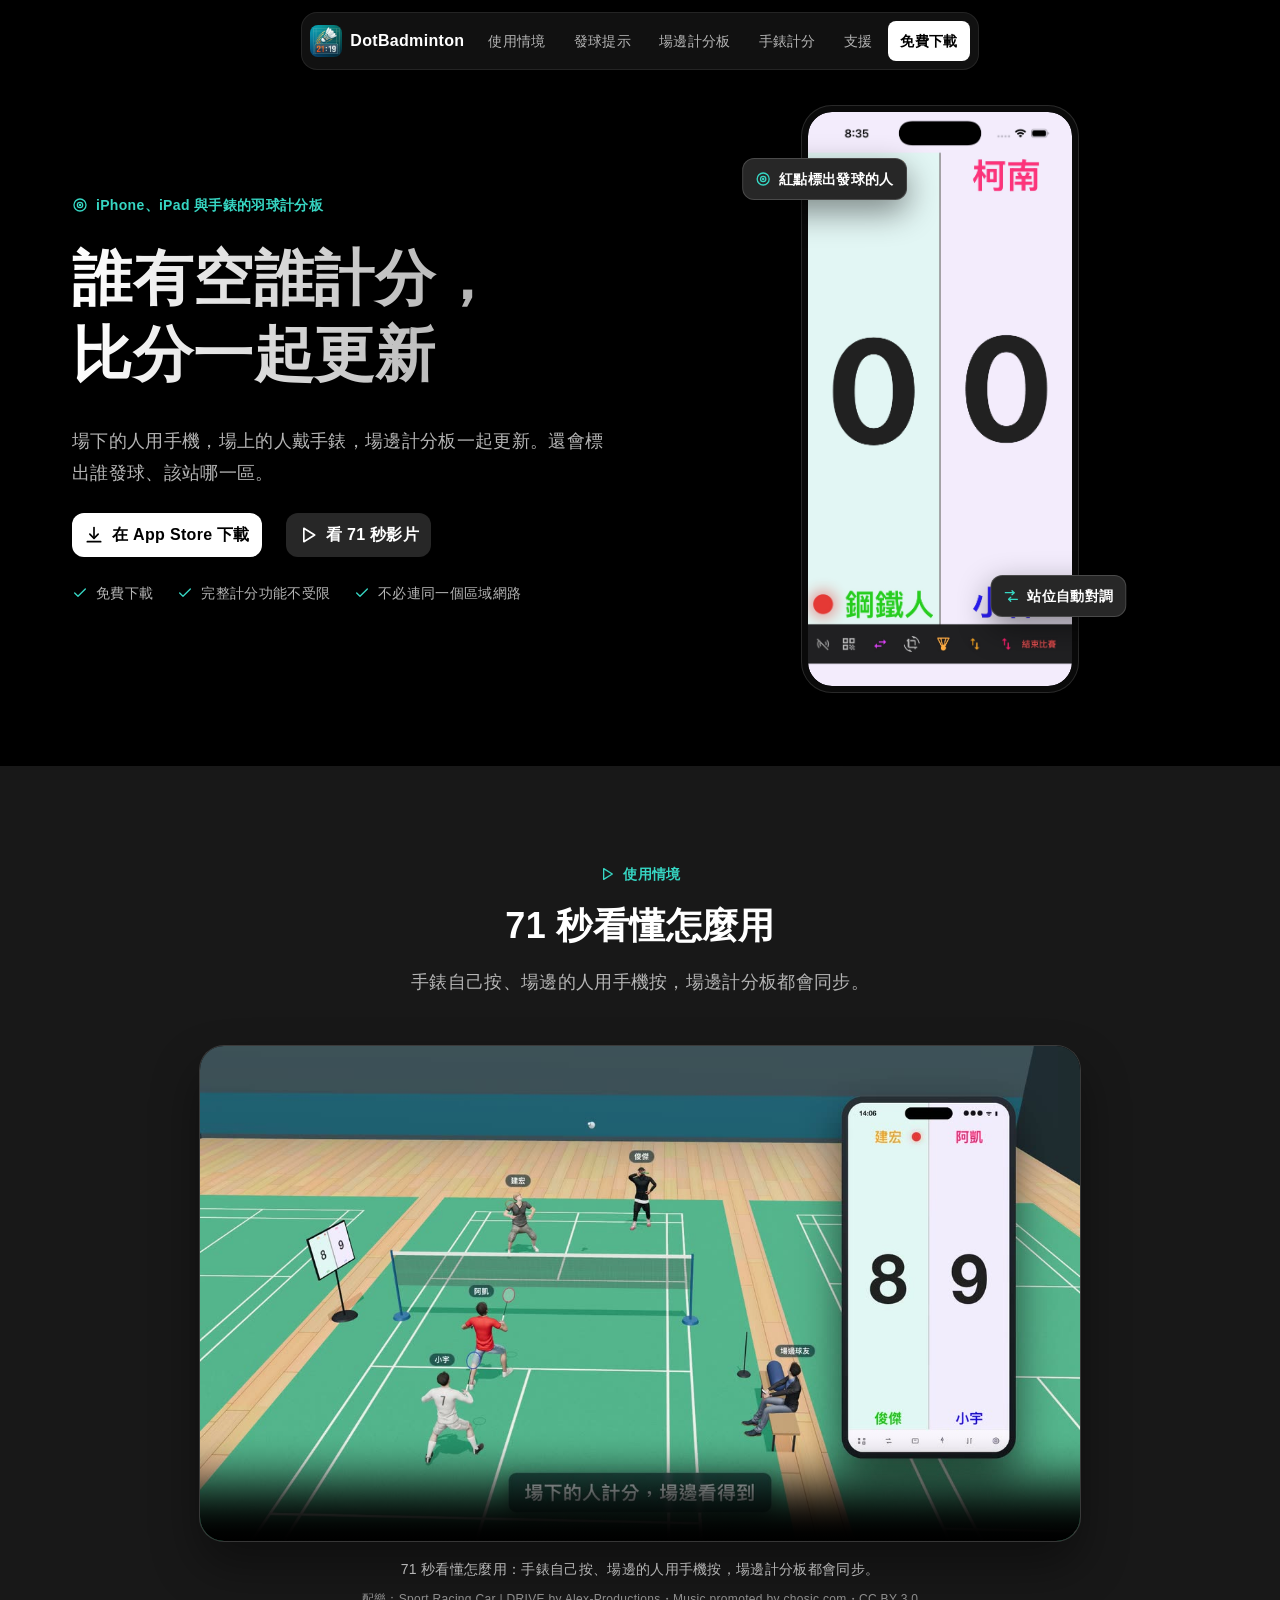
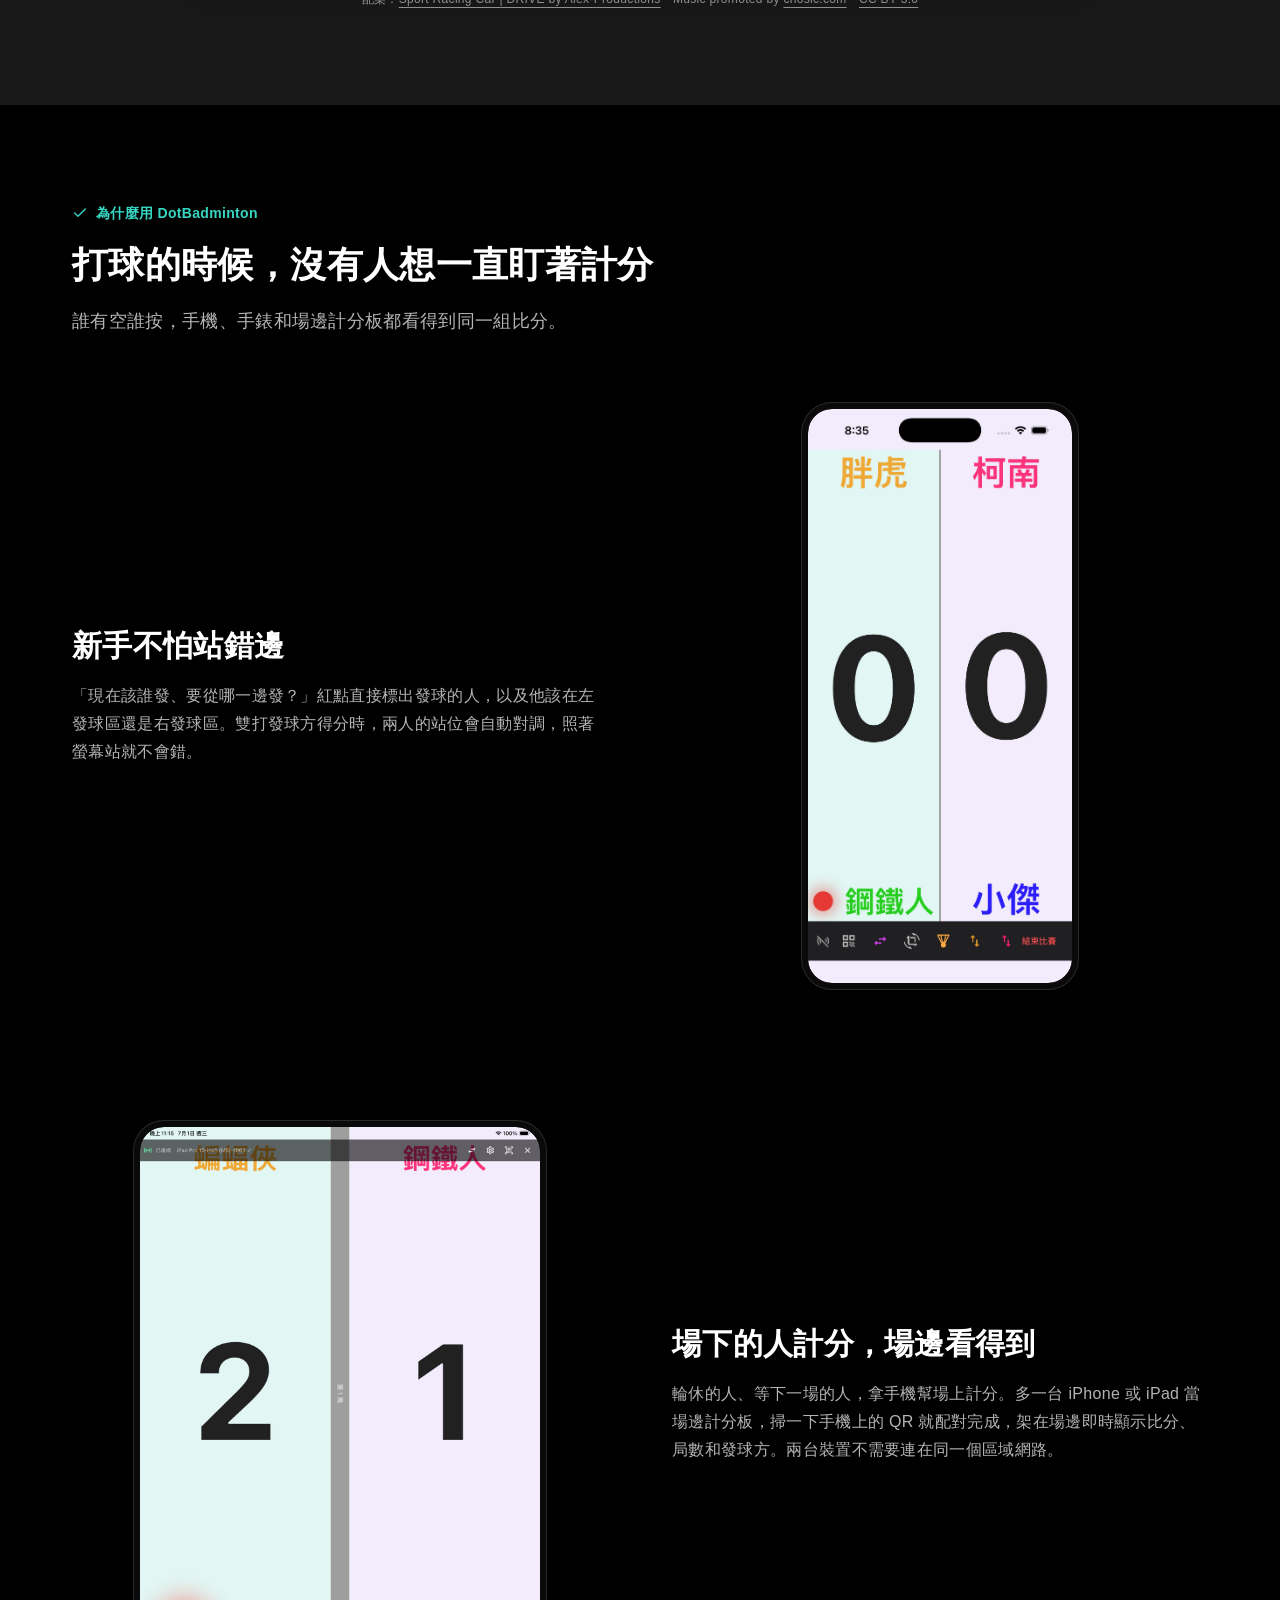
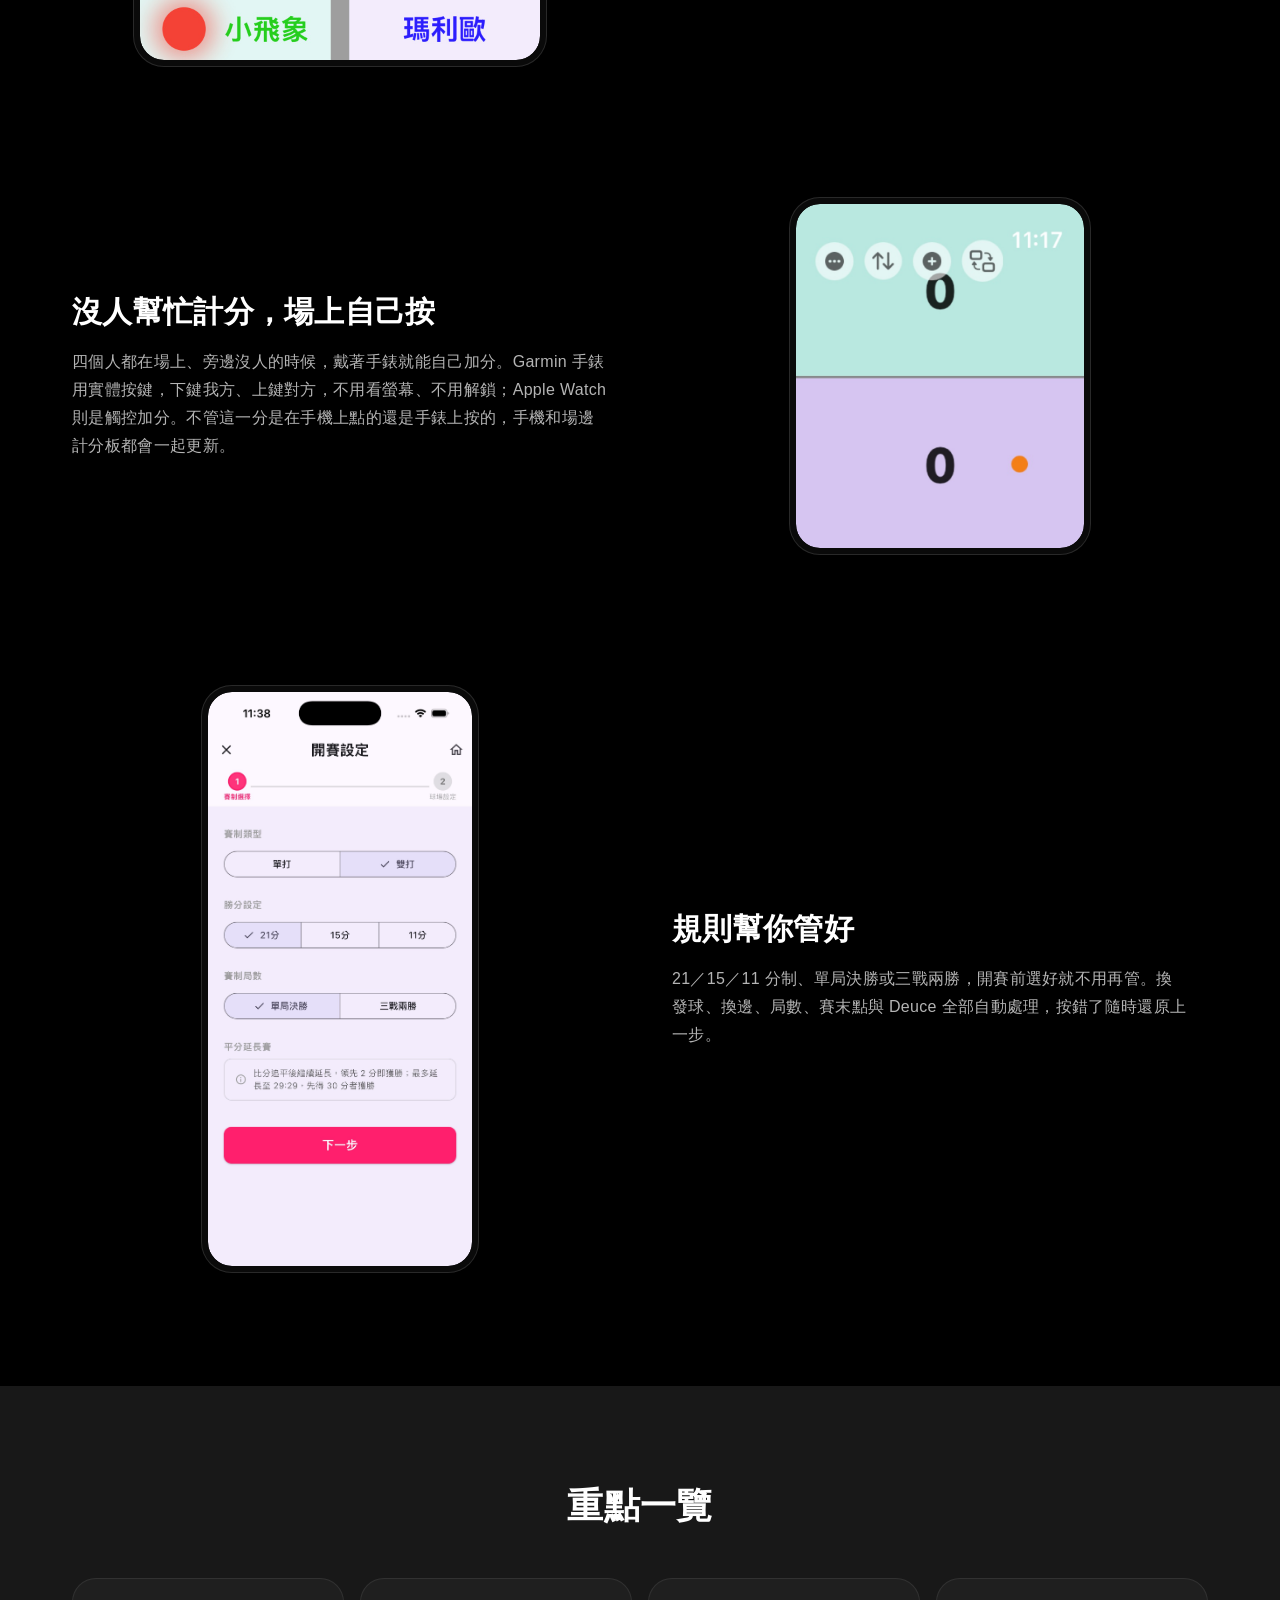
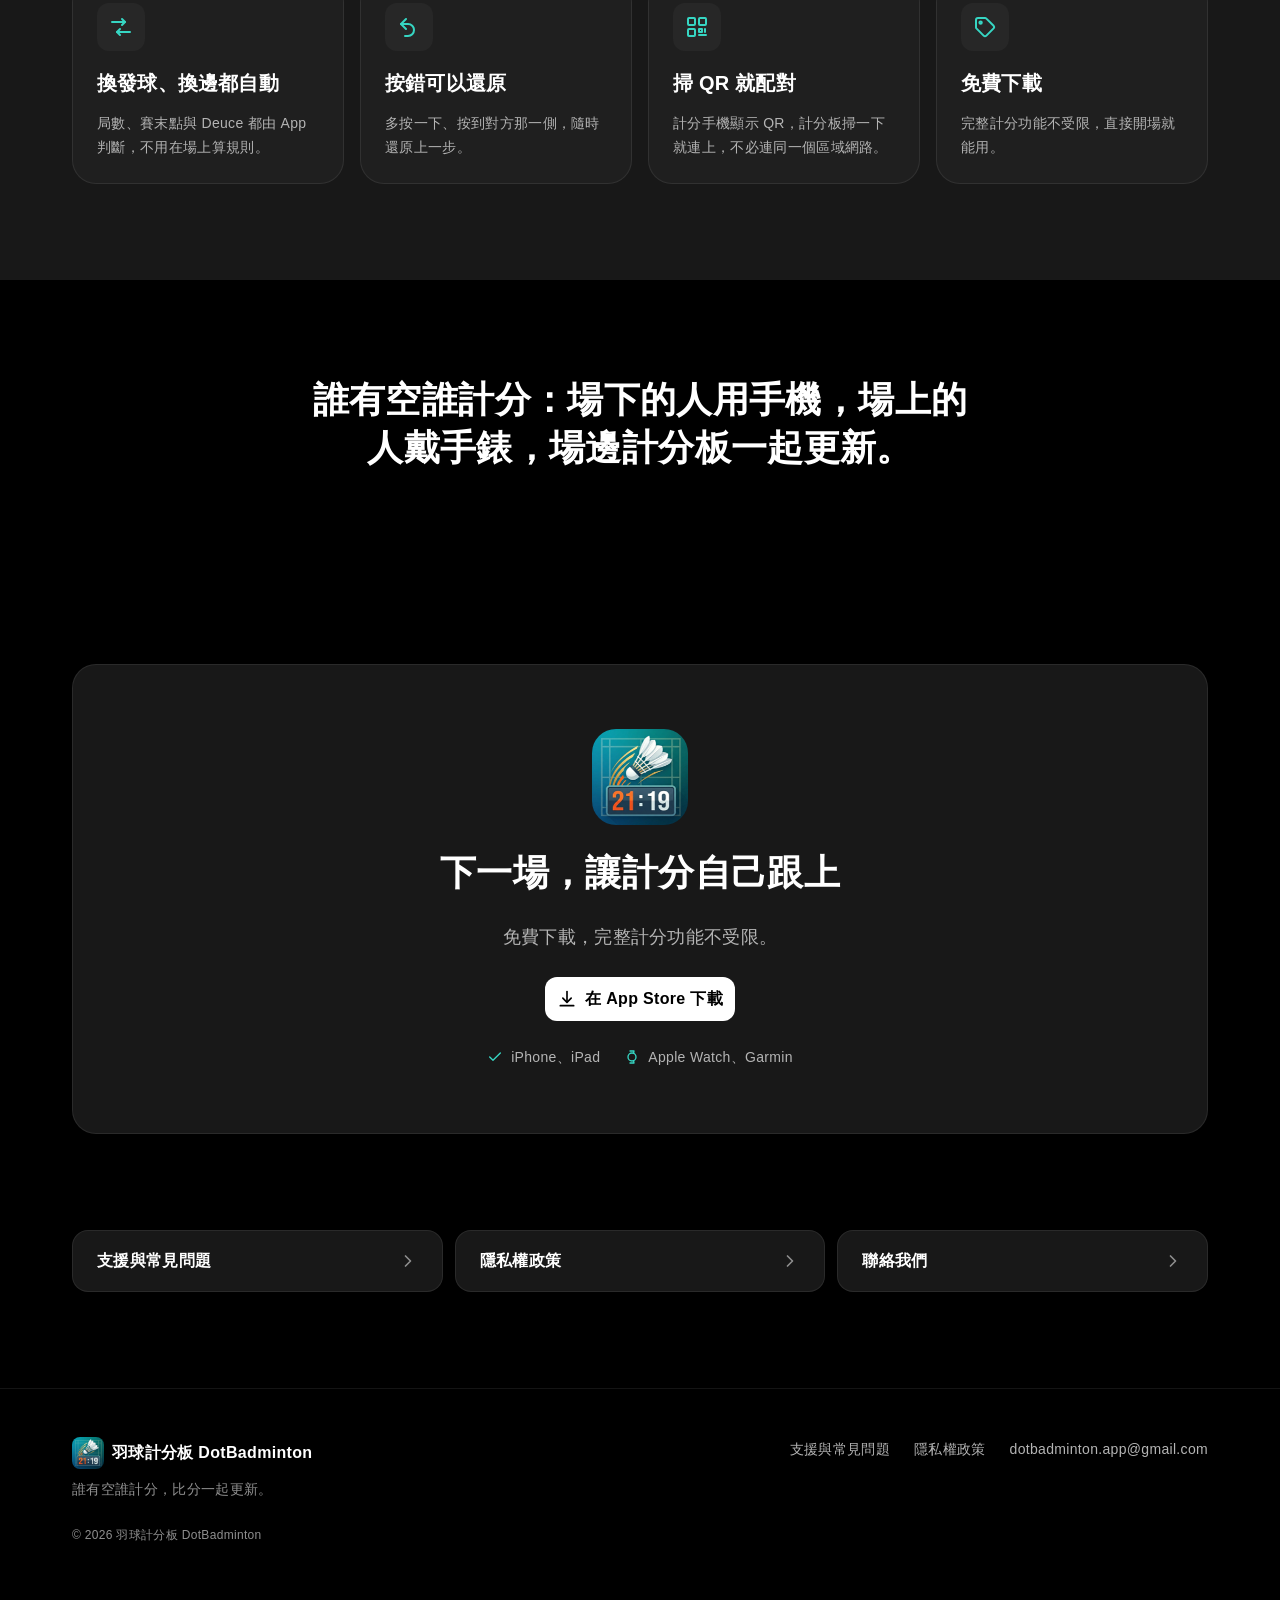
==== commit fac138ff: "支援與隱私權兩頁套用同一套設計系統 三頁改用同一支樣式與腳本，首頁的設計規則延伸到內頁： - home.css 改名 site.css 給三頁共用，刪掉已無人引用的 style.css - 共用腳本抽" ====
--- a/index.html
+++ b/index.html
@@ -6,7 +6,7 @@
   <meta name="theme-color" content="#000000">
   <meta name="description" content="羽球計分板 DotBadminton：場下的人拿手機計分，場邊計分板同步顯示；沒人幫忙時，Apple Watch 或 Garmin 手錶也能自己加分。還會標出誰發球、該站哪一區。">
   <title>羽球計分板 DotBadminton</title>
-  <link rel="stylesheet" href="home.css">
+  <link rel="stylesheet" href="site.css">
   <script>document.documentElement.classList.add('js');</script>
 </head>
 <body>
@@ -303,158 +303,7 @@
   </div>
 </footer>
 
-<script>
-(function () {
-  'use strict';
-
-  var reduceMotion = false;
-  try {
-    reduceMotion = window.matchMedia('(prefers-reduced-motion: reduce)').matches;
-  } catch (e) {
-    reduceMotion = false;
-  }
-
-  /* 手機選單 */
-  function setUpMenu() {
-    var toggle = document.querySelector('.menu-toggle');
-    var panel = document.getElementById('menu-panel');
-    if (!toggle || !panel) {
-      return;
-    }
-    function closeMenu() {
-      toggle.setAttribute('aria-expanded', 'false');
-      panel.classList.remove('is-open');
-      document.documentElement.classList.remove('menu-open');
-      window.setTimeout(function () {
-        if (toggle.getAttribute('aria-expanded') === 'false') {
-          panel.hidden = true;
-        }
-      }, reduceMotion ? 0 : 500);
-    }
-    toggle.addEventListener('click', function () {
-      if (toggle.getAttribute('aria-expanded') === 'true') {
-        closeMenu();
-        return;
-      }
-      panel.hidden = false;
-      toggle.setAttribute('aria-expanded', 'true');
-      document.documentElement.classList.add('menu-open');
-      window.requestAnimationFrame(function () {
-        panel.classList.add('is-open');
-      });
-    });
-    panel.addEventListener('click', function (event) {
-      if (event.target && event.target.closest && event.target.closest('a')) {
-        closeMenu();
-      }
-    });
-    document.addEventListener('keydown', function (event) {
-      if (event.key === 'Escape' && toggle.getAttribute('aria-expanded') === 'true') {
-        closeMenu();
-        toggle.focus();
-      }
-    });
-  }
-
-  function showAllReveals() {
-    var all = document.querySelectorAll('.reveal');
-    Array.prototype.forEach.call(all, function (el) {
-      el.classList.add('is-visible');
-    });
-  }
-
-  /* 捲動顯現 */
-  function setUpReveal() {
-    var targets = document.querySelectorAll('.reveal');
-    if (!targets.length) {
-      return;
-    }
-    if (reduceMotion || typeof IntersectionObserver !== 'function') {
-      showAllReveals();
-      return;
-    }
-    var observer = new IntersectionObserver(function (entries) {
-      entries.forEach(function (entry) {
-        if (entry.isIntersecting) {
-          entry.target.classList.add('is-visible');
-          observer.unobserve(entry.target);
-        }
-      });
-    }, { rootMargin: '0px 0px -10% 0px', threshold: 0.15 });
-    Array.prototype.forEach.call(targets, function (el) {
-      observer.observe(el);
-    });
-  }
-
-  /* 標語逐句由淡轉亮：以標點斷句，標點跟著前一句 */
-  function splitClauses(text) {
-    var marks = '，。：、；！？';
-    var clauses = [];
-    var buffer = '';
-    var i;
-    for (i = 0; i < text.length; i += 1) {
-      buffer += text.charAt(i);
-      if (marks.indexOf(text.charAt(i)) !== -1) {
-        clauses.push(buffer);
-        buffer = '';
-      }
-    }
-    if (buffer) {
-      clauses.push(buffer);
-    }
-    return clauses;
-  }
-
-  function setUpTagline() {
-    var tagline = document.getElementById('tagline');
-    if (!tagline || reduceMotion || typeof IntersectionObserver !== 'function') {
-      return;
-    }
-    var clauses = splitClauses(tagline.textContent.trim());
-    if (clauses.length < 2) {
-      return;
-    }
-    tagline.textContent = '';
-    clauses.forEach(function (clause, index) {
-      var span = document.createElement('span');
-      span.className = 'tagline-word';
-      span.style.setProperty('--i', String(index));
-      span.textContent = clause;
-      tagline.appendChild(span);
-    });
-    tagline.classList.add('is-armed');
-    var litObserver = new IntersectionObserver(function (entries) {
-      entries.forEach(function (entry) {
-        if (entry.isIntersecting) {
-          entry.target.classList.add('is-lit');
-          litObserver.unobserve(entry.target);
-        }
-      });
-    }, { threshold: 0.5 });
-    litObserver.observe(tagline);
-  }
-
-  /* 任何一塊壞掉都不影響其他塊，內容一律看得到 */
-  try {
-    setUpMenu();
-  } catch (e) {
-    /* 桌機導覽與頁面內容不依賴選單 */
-  }
-  try {
-    setUpReveal();
-  } catch (e) {
-    showAllReveals();
-  }
-  try {
-    setUpTagline();
-  } catch (e) {
-    var tagline = document.getElementById('tagline');
-    if (tagline) {
-      tagline.classList.remove('is-armed');
-    }
-  }
-})();
-</script>
+<script src="site.js" defer></script>
 
 </body>
 </html>
--- a/site.css
+++ b/site.css
@@ -0,0 +1,1288 @@
+/* =====================================================================
+   羽球計分板 DotBadminton 網站樣式
+   設計規則：
+   - 背景是平的、不用漸層（只有主標題的文字漸層例外）
+   - 間距只用 0、4、8、12、16、24、32、40、48、64、96px
+   - 圓角只用 8、12、16、24、32px；內層圓角 = 外層 − 間距
+   - 框線四邊都有或都沒有
+   - 動態只動 transform 與 opacity，曲線一律用 --ease
+   首頁、支援與常見問題、隱私權政策三頁共用這支樣式
+   ===================================================================== */
+
+/* ---------- 設計變數 ---------- */
+:root {
+  color-scheme: dark;
+  --bg: #000000;
+  --surface-1: #181818;
+  --surface-2: #1f1f1f;
+  --surface-3: #272727;
+  --surface-4: #313131;
+  --line: rgba(255, 255, 255, 0.08);
+  --line-strong: rgba(255, 255, 255, 0.16);
+  --text: #ffffff;
+  --text-2: #b4b4b4;
+  --text-3: #8f8f8f;
+  --accent: #36d6c3;
+  --accent-soft: rgba(54, 214, 195, 0.3);
+  --ease: cubic-bezier(0.22, 1, 0.36, 1);
+  --font: -apple-system, BlinkMacSystemFont, "Helvetica Neue", "PingFang TC",
+    "Noto Sans TC", "Microsoft JhengHei", sans-serif;
+  /* 行高：中文內文約 1.75 倍、標題約 1.3 倍，字距略寬 */
+  --lh-xs: 20px;
+  --lh-sm: 24px;
+  --lh-base: 28px;
+  --lh-lg: 32px;
+  --lh-xl: 32px;
+  --lh-2xl: 36px;
+  --lh-3xl: 40px;
+  --lh-4xl: 48px;
+  --lh-5xl: 64px;
+  --lh-6xl: 76px;
+  --track: 0.02em;
+  --track-tight: 0.01em;
+}
+
+/* ---------- 基本 ---------- */
+*,
+*::before,
+*::after {
+  box-sizing: border-box;
+  margin: 0;
+  padding: 0;
+}
+html {
+  -webkit-text-size-adjust: 100%;
+  text-size-adjust: 100%;
+  scroll-behavior: smooth;
+  scroll-padding-top: 96px;
+  background-color: var(--bg);
+}
+body {
+  min-height: 100vh;
+  background-color: var(--bg);
+  color: var(--text);
+  font-family: var(--font);
+  font-size: 16px;
+  line-height: var(--lh-base);
+  letter-spacing: var(--track);
+  -webkit-font-smoothing: antialiased;
+  -moz-osx-font-smoothing: grayscale;
+  overflow-x: clip;
+}
+html.menu-open {
+  overflow: hidden;
+}
+img,
+svg,
+video {
+  display: block;
+  max-width: 100%;
+}
+img {
+  height: auto;
+}
+button {
+  font: inherit;
+  color: inherit;
+  letter-spacing: inherit;
+  background: none;
+  border: 0;
+  cursor: pointer;
+  text-align: inherit;
+}
+a {
+  color: inherit;
+  text-decoration: none;
+}
+ul,
+ol {
+  list-style: none;
+}
+b,
+strong {
+  font-weight: 600;
+}
+h1,
+h2,
+h3 {
+  font-weight: 600;
+  letter-spacing: var(--track-tight);
+  text-wrap: balance;
+}
+p,
+li,
+figcaption {
+  text-wrap: pretty;
+}
+:focus-visible {
+  outline: 2px solid var(--accent);
+  outline-offset: 2px;
+}
+main:focus {
+  outline: none;
+}
+::selection {
+  background-color: var(--accent-soft);
+}
+.icon {
+  width: 20px;
+  height: 20px;
+  flex: none;
+  fill: none;
+  stroke: currentColor;
+  stroke-width: 2;
+  stroke-linecap: round;
+  stroke-linejoin: round;
+}
+.icon-sprite {
+  position: absolute;
+  width: 0;
+  height: 0;
+  overflow: hidden;
+}
+.sr-only {
+  position: absolute;
+  width: 1px;
+  height: 1px;
+  overflow: hidden;
+  clip-path: inset(50%);
+  white-space: nowrap;
+}
+.nowrap {
+  white-space: nowrap;
+}
+.text-link {
+  color: var(--accent);
+  text-decoration: underline;
+  text-decoration-thickness: 1px;
+  text-underline-offset: 4px;
+  transition: color 300ms var(--ease);
+}
+.text-link:hover {
+  color: var(--text);
+}
+
+/* ---------- 版面 ---------- */
+.container {
+  width: 100%;
+  max-width: 1200px;
+  margin-inline: auto;
+  padding-inline: max(16px, env(safe-area-inset-left, 0px))
+    max(16px, env(safe-area-inset-right, 0px));
+}
+.section {
+  padding-block: 64px;
+}
+/* 灰色色帶：用平的 #181818 分出段落；色帶裡的表面要往上提一階 */
+.section.is-band {
+  background-color: var(--surface-1);
+}
+/* 緊接在上一段之後的區塊，不再重複上緣留白 */
+.section.is-tight {
+  padding-top: 0;
+}
+.section.is-band .feature,
+.section.is-band .cta-card {
+  background-color: var(--surface-2);
+}
+.section-head {
+  display: grid;
+  grid-template-columns: minmax(0, 1fr);
+  gap: 16px;
+  max-width: 680px;
+  margin-bottom: 48px;
+}
+.section-head.is-center {
+  margin-inline: auto;
+  justify-items: center;
+  text-align: center;
+}
+.kicker {
+  display: inline-flex;
+  align-items: center;
+  gap: 8px;
+  font-size: 14px;
+  line-height: var(--lh-sm);
+  font-weight: 600;
+  color: var(--accent);
+}
+.kicker .icon {
+  width: 16px;
+  height: 16px;
+}
+.section-title {
+  font-size: 30px;
+  line-height: var(--lh-3xl);
+}
+.section-lead {
+  font-size: 18px;
+  line-height: var(--lh-lg);
+  color: var(--text-2);
+}
+@media (min-width: 640px) {
+  .container {
+    padding-inline: max(24px, env(safe-area-inset-left, 0px))
+      max(24px, env(safe-area-inset-right, 0px));
+  }
+}
+@media (min-width: 768px) {
+  .section-title {
+    font-size: 36px;
+    line-height: var(--lh-4xl);
+  }
+}
+@media (min-width: 1024px) {
+  .container {
+    padding-inline: max(32px, env(safe-area-inset-left, 0px))
+      max(32px, env(safe-area-inset-right, 0px));
+  }
+  .section {
+    padding-block: 96px;
+  }
+}
+
+/* ---------- 按鈕 ---------- */
+.btn {
+  display: inline-flex;
+  align-items: center;
+  justify-content: center;
+  gap: 8px;
+  padding: 8px 12px;
+  border-radius: 12px;
+  font-size: 16px;
+  line-height: var(--lh-base);
+  font-weight: 600;
+  white-space: nowrap;
+  transition: transform 500ms var(--ease), background-color 300ms var(--ease),
+    color 300ms var(--ease);
+}
+.btn-sm {
+  font-size: 14px;
+  line-height: var(--lh-sm);
+  border-radius: 8px;
+}
+.btn-primary {
+  background-color: #ffffff;
+  color: #000000;
+}
+.btn-primary:hover {
+  background-color: #e6e6e6;
+  transform: translateY(-2px);
+}
+.btn-secondary {
+  background-color: var(--surface-3);
+  color: var(--text);
+}
+.btn-secondary:hover {
+  background-color: var(--surface-4);
+}
+.btn:active {
+  transform: scale(0.98);
+}
+
+/* 跳到主要內容：平常藏在畫面上方，按 Tab 才出現 */
+.skip-link {
+  position: fixed;
+  top: 12px;
+  left: 12px;
+  z-index: 100;
+  transform: translateY(-200%);
+}
+.skip-link:focus,
+.skip-link:focus-visible {
+  transform: none;
+}
+
+/* ---------- 導覽列：浮在頂端、置中、依內容寬度、半透明加模糊 ---------- */
+.site-nav {
+  position: fixed;
+  top: max(12px, env(safe-area-inset-top, 0px));
+  inset-inline: 0;
+  z-index: 50;
+  display: flex;
+  align-items: center;
+  gap: 4px;
+  width: fit-content;
+  max-width: calc(100% - 24px);
+  margin-inline: auto;
+  padding: 8px;
+  border: 1px solid var(--line);
+  border-radius: 16px;
+  background-color: rgba(24, 24, 24, 0.72);
+  -webkit-backdrop-filter: blur(16px) saturate(180%);
+  backdrop-filter: blur(16px) saturate(180%);
+}
+.brand {
+  display: flex;
+  align-items: center;
+  gap: 8px;
+  padding-right: 8px;
+  font-size: 16px;
+  line-height: var(--lh-base);
+  font-weight: 600;
+  white-space: nowrap;
+}
+.brand img {
+  width: 32px;
+  height: 32px;
+  border-radius: 8px;
+}
+.nav-links {
+  display: none;
+  align-items: center;
+  gap: 4px;
+}
+.nav-links a {
+  display: inline-flex;
+  align-items: center;
+  gap: 4px;
+  padding: 8px 12px;
+  border-radius: 8px;
+  font-size: 14px;
+  line-height: var(--lh-sm);
+  color: var(--text-2);
+  white-space: nowrap;
+  transition: color 300ms var(--ease), background-color 300ms var(--ease);
+}
+.nav-links a:hover {
+  color: var(--text);
+  background-color: var(--surface-3);
+}
+/* 內頁沒有手機選單，連結在放得下的時候就一直顯示 */
+@media (min-width: 640px) {
+  .nav-links.is-always {
+    display: flex;
+  }
+}
+.nav-links a[aria-current="page"] {
+  color: var(--text);
+  background-color: var(--surface-4);
+}
+.menu-toggle {
+  position: relative;
+  display: inline-grid;
+  place-items: center;
+  width: 40px;
+  height: 40px;
+  border-radius: 8px;
+  transition: background-color 300ms var(--ease);
+}
+.menu-toggle:hover {
+  background-color: var(--surface-3);
+}
+.menu-toggle .bar {
+  position: absolute;
+  top: 19px;
+  left: 12px;
+  width: 16px;
+  height: 2px;
+  border-radius: 2px;
+  background-color: var(--text);
+  transition: transform 500ms var(--ease);
+}
+.menu-toggle .bar:first-child {
+  transform: translateY(-4px);
+}
+.menu-toggle .bar:last-child {
+  transform: translateY(4px);
+}
+.menu-toggle[aria-expanded="true"] .bar:first-child {
+  transform: rotate(45deg);
+}
+.menu-toggle[aria-expanded="true"] .bar:last-child {
+  transform: rotate(-45deg);
+}
+
+/* 手機選單：全高面板，連結依序上升淡入 */
+.menu-panel {
+  position: fixed;
+  inset: 0;
+  z-index: 40;
+  display: flex;
+  flex-direction: column;
+  gap: 4px;
+  padding: 96px 24px 48px;
+  overflow-y: auto;
+  background-color: rgba(0, 0, 0, 0.88);
+  -webkit-backdrop-filter: blur(24px);
+  backdrop-filter: blur(24px);
+  opacity: 0;
+  transition: opacity 500ms var(--ease);
+}
+.menu-panel[hidden] {
+  display: none;
+}
+.menu-panel.is-open {
+  opacity: 1;
+}
+.menu-panel a {
+  --i: 0;
+  opacity: 0;
+  transform: translateY(24px);
+  transition: opacity 500ms var(--ease), transform 500ms var(--ease);
+  transition-delay: 0ms;
+}
+.menu-panel.is-open a {
+  opacity: 1;
+  transform: none;
+  transition-delay: min(calc(var(--i) * 60ms), 400ms);
+}
+.menu-link {
+  padding-block: 12px;
+  font-size: 24px;
+  line-height: var(--lh-2xl);
+  font-weight: 600;
+}
+.menu-panel .btn {
+  margin-top: 24px;
+}
+@media (min-width: 1024px) {
+  .nav-links {
+    display: flex;
+  }
+  .menu-toggle,
+  .menu-panel {
+    display: none;
+  }
+}
+
+/* ---------- 主視覺 ---------- */
+.hero {
+  padding-top: calc(96px + env(safe-area-inset-top, 0px));
+  padding-bottom: 64px;
+}
+.hero-grid {
+  display: grid;
+  grid-template-columns: minmax(0, 1fr);
+  gap: 48px;
+  align-items: center;
+}
+.hero-copy {
+  display: grid;
+  grid-template-columns: minmax(0, 1fr);
+  gap: 24px;
+}
+.hero-title {
+  max-width: 680px;
+  padding-bottom: 8px;
+  font-size: 36px;
+  line-height: var(--lh-4xl);
+  color: #ffffff;
+  background-image: linear-gradient(90deg, #ffffff, #9b9b9b);
+  -webkit-background-clip: text;
+  background-clip: text;
+  -webkit-text-fill-color: transparent;
+}
+.hero-sub {
+  max-width: 680px;
+  font-size: 18px;
+  line-height: var(--lh-lg);
+  color: var(--text-2);
+}
+.hero-actions {
+  display: flex;
+  flex-wrap: wrap;
+  align-items: center;
+  gap: 24px;
+}
+.proof {
+  display: flex;
+  flex-wrap: wrap;
+  gap: 8px 24px;
+  font-size: 14px;
+  line-height: var(--lh-sm);
+  color: var(--text-2);
+}
+.proof li {
+  display: inline-flex;
+  align-items: center;
+  gap: 8px;
+}
+.proof .icon {
+  width: 16px;
+  height: 16px;
+  color: var(--accent);
+}
+@media (min-width: 640px) {
+  .hero-title {
+    font-size: 48px;
+    line-height: var(--lh-5xl);
+  }
+}
+@media (min-width: 1024px) {
+  .hero-grid {
+    grid-template-columns: minmax(0, 1fr) minmax(0, 1fr);
+    gap: 64px;
+  }
+  .hero-title {
+    font-size: 60px;
+    line-height: var(--lh-6xl);
+  }
+}
+
+/* ---------- 截圖外框 ---------- */
+.hero-visual {
+  position: relative;
+  display: grid;
+  grid-template-columns: minmax(0, 1fr);
+  place-items: center;
+  padding-block: 16px;
+}
+.shot {
+  max-width: 100%;
+  overflow: hidden;
+  border-radius: 24px;
+  background-color: #000000;
+  box-shadow: 0 0 0 6px #0a0a0a, 0 0 0 7px var(--line-strong),
+    0 24px 48px rgba(0, 0, 0, 0.5);
+}
+.shot img {
+  width: 100%;
+  border-radius: 24px;
+}
+.shot.is-phone {
+  width: 232px;
+}
+.shot.is-tablet {
+  width: 320px;
+}
+.shot.is-watch {
+  width: 256px;
+}
+.zoom {
+  display: block;
+  cursor: zoom-in;
+}
+.zoom:focus-visible {
+  outline: 2px solid var(--accent);
+  outline-offset: 10px;
+}
+.shot-chip {
+  position: absolute;
+  z-index: 8;
+  display: inline-flex;
+  align-items: center;
+  gap: 8px;
+  padding: 8px 12px;
+  border: 1px solid var(--line-strong);
+  border-radius: 12px;
+  background-color: var(--surface-3);
+  box-shadow: 0 12px 32px rgba(0, 0, 0, 0.45);
+  font-size: 12px;
+  line-height: var(--lh-xs);
+  font-weight: 600;
+  white-space: nowrap;
+}
+.shot-chip .icon {
+  width: 16px;
+  height: 16px;
+  color: var(--accent);
+}
+/* 浮籤掛在截圖外框上，往外露出自己寬度的 40%，不會貼到版面邊緣 */
+.shot-stage {
+  position: relative;
+  width: fit-content;
+  max-width: 100%;
+}
+.shot-chip.is-a {
+  top: 8%;
+  left: 0;
+  translate: -40% 0;
+}
+.shot-chip.is-b {
+  right: 0;
+  bottom: 12%;
+  translate: 40% 0;
+}
+@media (max-width: 639px) {
+  .shot-chip.is-a,
+  .shot-chip.is-b {
+    translate: none;
+  }
+}
+@media (min-width: 640px) {
+  .shot.is-phone {
+    width: 264px;
+  }
+  .shot.is-tablet {
+    width: 400px;
+  }
+  .shot.is-watch {
+    width: 288px;
+  }
+  .shot-chip {
+    font-size: 14px;
+    line-height: var(--lh-sm);
+  }
+}
+
+/* ---------- 影片 ---------- */
+.promo-figure {
+  display: grid;
+  grid-template-columns: minmax(0, 1fr);
+  gap: 16px;
+  max-width: 880px;
+  margin-inline: auto;
+}
+.promo-figure video {
+  width: 100%;
+  aspect-ratio: 16 / 9;
+  border-radius: 24px;
+  background-color: #000000;
+  box-shadow: 0 0 0 1px var(--line-strong), 0 24px 48px rgba(0, 0, 0, 0.4);
+}
+.promo-figure figcaption {
+  font-size: 14px;
+  line-height: var(--lh-sm);
+  color: var(--text-2);
+  text-align: center;
+}
+.promo-figure .credit {
+  display: block;
+  margin-top: 8px;
+  font-size: 12px;
+  line-height: var(--lh-xs);
+  color: var(--text-3);
+}
+.promo-figure .credit a {
+  color: var(--text-3);
+  text-decoration: underline;
+  text-decoration-thickness: 1px;
+  text-underline-offset: 4px;
+  transition: color 300ms var(--ease);
+}
+.promo-figure .credit a:hover {
+  color: var(--text-2);
+}
+
+/* ---------- 功能段落：圖文兩欄，左右交錯 ---------- */
+.benefits {
+  display: grid;
+  grid-template-columns: minmax(0, 1fr);
+  gap: 64px;
+}
+.benefit {
+  display: grid;
+  grid-template-columns: minmax(0, 1fr);
+  gap: 32px;
+  align-items: center;
+}
+.benefit-copy {
+  display: grid;
+  grid-template-columns: minmax(0, 1fr);
+  gap: 16px;
+  align-content: start;
+  max-width: 560px;
+}
+.benefit-title {
+  font-size: 24px;
+  line-height: var(--lh-2xl);
+}
+.benefit-copy p {
+  color: var(--text-2);
+}
+.benefit-visual {
+  position: relative;
+  display: grid;
+  grid-template-columns: minmax(0, 1fr);
+  place-items: center;
+  padding-block: 24px;
+}
+@media (min-width: 768px) {
+  .benefit-title {
+    font-size: 30px;
+    line-height: var(--lh-3xl);
+  }
+}
+@media (min-width: 1024px) {
+  .benefits {
+    gap: 96px;
+  }
+  .benefit {
+    grid-template-columns: minmax(0, 1fr) minmax(0, 1fr);
+    gap: 64px;
+  }
+  .benefit.is-flip .benefit-visual {
+    order: -1;
+  }
+}
+
+/* ---------- 功能小卡 ---------- */
+.features {
+  display: grid;
+  grid-template-columns: minmax(0, 1fr);
+  gap: 16px;
+}
+.feature {
+  display: grid;
+  grid-template-columns: minmax(0, 1fr);
+  align-content: start;
+  gap: 12px;
+  padding: 24px;
+  border: 1px solid var(--line);
+  border-radius: 24px;
+  background-color: var(--surface-1);
+}
+.feature-icon {
+  display: grid;
+  place-items: center;
+  width: 48px;
+  height: 48px;
+  margin-bottom: 4px;
+  border-radius: 12px;
+  background-color: var(--surface-3);
+  color: var(--accent);
+}
+.feature-icon .icon {
+  width: 24px;
+  height: 24px;
+}
+.feature h3 {
+  font-size: 20px;
+  line-height: var(--lh-xl);
+}
+.feature p {
+  font-size: 14px;
+  line-height: var(--lh-sm);
+  color: var(--text-2);
+}
+@media (min-width: 640px) {
+  .features {
+    grid-template-columns: repeat(2, minmax(0, 1fr));
+  }
+}
+@media (min-width: 1024px) {
+  .features {
+    grid-template-columns: repeat(4, minmax(0, 1fr));
+  }
+}
+
+/* ---------- 標語：捲動時逐字由淡轉亮 ---------- */
+.tagline {
+  padding-block: 96px;
+}
+.tagline-text {
+  max-width: 680px;
+  margin-inline: auto;
+  font-size: 30px;
+  line-height: var(--lh-3xl);
+  font-weight: 600;
+  letter-spacing: var(--track-tight);
+  text-align: center;
+}
+.is-armed .tagline-word {
+  opacity: 0.3;
+  transition: opacity 500ms var(--ease);
+}
+.is-armed.is-lit .tagline-word {
+  opacity: 1;
+}
+.is-armed.is-lit .tagline-word {
+  transition-delay: min(calc(var(--i) * 60ms), 600ms);
+}
+@media (min-width: 768px) {
+  .tagline-text {
+    font-size: 36px;
+    line-height: var(--lh-4xl);
+  }
+}
+
+/* ---------- 最後的下載區 ---------- */
+.cta-card {
+  display: grid;
+  grid-template-columns: minmax(0, 1fr);
+  justify-items: center;
+  gap: 24px;
+  padding: 48px 24px;
+  border: 1px solid var(--line);
+  border-radius: 24px;
+  background-color: var(--surface-1);
+  text-align: center;
+}
+.cta-icon {
+  width: 96px;
+  height: 96px;
+  border-radius: 24px;
+}
+.cta-card .proof {
+  justify-content: center;
+}
+@media (min-width: 768px) {
+  .cta-card {
+    padding: 64px 48px;
+  }
+}
+
+/* ---------- 其他頁面的入口 ---------- */
+.links {
+  display: grid;
+  grid-template-columns: minmax(0, 1fr);
+  gap: 12px;
+}
+.links a {
+  display: flex;
+  align-items: center;
+  justify-content: space-between;
+  gap: 16px;
+  padding: 16px 24px;
+  border: 1px solid var(--line);
+  border-radius: 16px;
+  background-color: var(--surface-1);
+  font-weight: 600;
+  transition: border-color 300ms var(--ease), background-color 300ms var(--ease);
+}
+.links a:hover {
+  border-color: var(--line-strong);
+  background-color: var(--surface-2);
+}
+.links .icon {
+  color: var(--text-3);
+}
+@media (min-width: 768px) {
+  .links {
+    grid-template-columns: repeat(3, minmax(0, 1fr));
+  }
+}
+
+/* ---------- 頁尾 ---------- */
+.site-footer {
+  padding-block: 48px calc(64px + env(safe-area-inset-bottom, 0px));
+  border-top: 1px solid var(--line);
+}
+.footer-inner {
+  display: grid;
+  grid-template-columns: minmax(0, 1fr);
+  gap: 24px;
+}
+.footer-brand {
+  display: grid;
+  grid-template-columns: minmax(0, 1fr);
+  gap: 8px;
+}
+.footer-brand .brand {
+  padding-right: 0;
+}
+.footer-brand p {
+  font-size: 14px;
+  line-height: var(--lh-sm);
+  color: var(--text-3);
+}
+.footer-links {
+  display: flex;
+  flex-wrap: wrap;
+  align-items: center;
+  gap: 8px 24px;
+  font-size: 14px;
+  line-height: var(--lh-sm);
+  color: var(--text-2);
+}
+.footer-links a {
+  transition: color 300ms var(--ease);
+}
+.footer-links a:hover {
+  color: var(--text);
+}
+.footer-copy {
+  font-size: 12px;
+  line-height: var(--lh-xs);
+  color: var(--text-3);
+}
+@media (min-width: 768px) {
+  .footer-inner {
+    grid-template-columns: minmax(0, 1fr) auto;
+    align-items: start;
+  }
+  .footer-copy {
+    grid-column: 1 / -1;
+  }
+}
+
+/* ---------- 捲動顯現 ---------- */
+.js .reveal {
+  opacity: 0;
+  transform: translateY(32px);
+  transition: opacity 700ms var(--ease), transform 700ms var(--ease);
+}
+.js .reveal.is-visible {
+  opacity: 1;
+  transform: none;
+}
+
+@media (prefers-reduced-motion: reduce) {
+  html {
+    scroll-behavior: auto;
+  }
+  *,
+  *::before,
+  *::after {
+    animation-duration: 0.01ms !important;
+    animation-iteration-count: 1 !important;
+    transition-duration: 0.01ms !important;
+  }
+  .js .reveal {
+    opacity: 1;
+    transform: none;
+  }
+  .is-armed .tagline-word {
+    opacity: 1;
+  }
+}
+
+/* =====================================================================
+   內頁（支援與常見問題、隱私權政策）
+   ===================================================================== */
+
+/* ---------- 內頁頁首 ---------- */
+.page-hero {
+  padding-top: calc(96px + env(safe-area-inset-top, 0px));
+  padding-bottom: 48px;
+}
+.page-hero-inner {
+  display: grid;
+  grid-template-columns: minmax(0, 1fr);
+  gap: 16px;
+  max-width: 760px;
+}
+.page-title {
+  font-size: 30px;
+  line-height: var(--lh-3xl);
+}
+.page-meta {
+  font-size: 14px;
+  line-height: var(--lh-sm);
+  color: var(--text-3);
+}
+@media (min-width: 768px) {
+  .page-title {
+    font-size: 36px;
+    line-height: var(--lh-4xl);
+  }
+}
+@media (min-width: 1024px) {
+  .page-hero {
+    padding-top: calc(128px + env(safe-area-inset-top, 0px));
+    padding-bottom: 64px;
+  }
+}
+
+/* ---------- 聯絡卡 ---------- */
+.contact-card {
+  display: grid;
+  grid-template-columns: minmax(0, 1fr);
+  gap: 8px;
+  padding: 24px;
+  border: 1px solid var(--line);
+  border-radius: 24px;
+  background-color: var(--surface-1);
+}
+.contact-card .contact-title {
+  font-size: 20px;
+  line-height: var(--lh-xl);
+  font-weight: 600;
+}
+.contact-card p {
+  color: var(--text-2);
+}
+.contact-card .hint {
+  margin-top: 8px;
+  font-size: 14px;
+  line-height: var(--lh-sm);
+  color: var(--text-3);
+}
+.contact-card .btn {
+  justify-self: start;
+  margin-top: 8px;
+}
+@media (min-width: 768px) {
+  .contact-card {
+    padding: 32px;
+  }
+}
+
+/* ---------- 支援頁上方的三張圖卡 ---------- */
+.highlights {
+  display: grid;
+  grid-template-columns: minmax(0, 1fr);
+  gap: 16px;
+}
+.hl {
+  display: grid;
+  grid-template-columns: minmax(0, 1fr);
+  align-content: start;
+  gap: 16px;
+  padding: 16px;
+  border: 1px solid var(--line);
+  border-radius: 24px;
+  background-color: var(--surface-1);
+}
+/* 內層圓角 = 外層 24 − 間距 16 = 8 */
+.hl-shot {
+  display: grid;
+  grid-template-columns: minmax(0, 1fr);
+  place-items: center;
+  padding: 16px;
+  border-radius: 8px;
+  background-color: var(--surface-3);
+}
+.hl-shot img {
+  width: auto;
+  max-height: 280px;
+  border-radius: 8px;
+}
+.hl-text {
+  display: grid;
+  grid-template-columns: minmax(0, 1fr);
+  gap: 4px;
+  padding: 0 8px 8px;
+}
+.hl-text h3 {
+  font-size: 16px;
+  line-height: var(--lh-base);
+}
+.hl-text p {
+  font-size: 14px;
+  line-height: var(--lh-sm);
+  color: var(--text-2);
+}
+@media (min-width: 768px) {
+  .highlights {
+    grid-template-columns: repeat(3, minmax(0, 1fr));
+  }
+}
+
+/* ---------- 常見問題 ---------- */
+.faq-layout {
+  display: grid;
+  grid-template-columns: minmax(0, 1fr);
+  gap: 32px;
+}
+.faq-list {
+  display: grid;
+  grid-template-columns: minmax(0, 1fr);
+  gap: 12px;
+}
+.faq-item {
+  border: 1px solid var(--line);
+  border-radius: 16px;
+  background-color: var(--surface-1);
+  transition: border-color 300ms var(--ease);
+}
+.faq-item[open] {
+  border-color: var(--line-strong);
+}
+.faq-item summary {
+  display: flex;
+  align-items: center;
+  justify-content: space-between;
+  gap: 16px;
+  padding: 16px 24px;
+  border-radius: 16px;
+  font-size: 16px;
+  line-height: var(--lh-base);
+  font-weight: 600;
+  list-style: none;
+  cursor: pointer;
+}
+.faq-item summary::-webkit-details-marker {
+  display: none;
+}
+.faq-item summary .icon {
+  color: var(--text-3);
+  transition: transform 500ms var(--ease);
+}
+.faq-item[open] summary .icon {
+  transform: rotate(45deg);
+}
+.faq-answer {
+  display: grid;
+  grid-template-columns: minmax(0, 1fr);
+  gap: 12px;
+  padding: 0 24px 24px;
+  color: var(--text-2);
+}
+.faq-answer strong {
+  color: var(--text);
+}
+.faq-answer ul {
+  display: grid;
+  gap: 8px;
+}
+/* 項目符號用絕對定位，li 裡的行內內容才會照常接在一起排 */
+.faq-answer li {
+  position: relative;
+  padding-left: 20px;
+}
+.faq-answer li::before {
+  content: "";
+  position: absolute;
+  top: 11px;
+  left: 4px;
+  width: 6px;
+  height: 6px;
+  border-radius: 9999px;
+  background-color: var(--accent);
+}
+@media (min-width: 1024px) {
+  .faq-layout {
+    grid-template-columns: minmax(0, 2fr) minmax(0, 3fr);
+    gap: 64px;
+    align-items: start;
+  }
+  .faq-layout .section-head {
+    position: sticky;
+    top: 96px;
+    margin-bottom: 0;
+  }
+}
+
+/* ---------- 答案裡的圖與提醒 ---------- */
+.fig {
+  display: grid;
+  grid-template-columns: minmax(0, 1fr);
+  justify-items: center;
+  gap: 12px;
+  margin-block: 4px;
+}
+.fig .shot {
+  max-width: 100%;
+}
+.fig figcaption {
+  font-size: 14px;
+  line-height: var(--lh-sm);
+  color: var(--text-3);
+  text-align: center;
+}
+.fig figcaption .zoom-hint {
+  color: var(--accent);
+}
+.note-card {
+  display: grid;
+  grid-template-columns: 20px minmax(0, 1fr);
+  gap: 12px;
+  padding: 16px;
+  border: 1px solid var(--line);
+  border-radius: 16px;
+  background-color: var(--surface-2);
+  font-size: 14px;
+  line-height: var(--lh-sm);
+  color: var(--text-2);
+}
+.note-card .icon {
+  margin-top: 2px;
+  color: var(--accent);
+}
+
+/* ---------- 方案價格 ---------- */
+.plans {
+  display: grid;
+  grid-template-columns: minmax(0, 1fr);
+  gap: 8px;
+  margin-block: 4px;
+}
+.plan {
+  display: flex;
+  align-items: baseline;
+  justify-content: space-between;
+  gap: 16px;
+  padding: 12px 16px;
+  border: 1px solid var(--line);
+  border-radius: 12px;
+  background-color: var(--surface-2);
+  font-size: 14px;
+  line-height: var(--lh-sm);
+}
+.plan b {
+  color: var(--text);
+}
+.plan span {
+  color: var(--accent);
+  font-weight: 600;
+  font-variant-numeric: tabular-nums;
+  white-space: nowrap;
+}
+
+/* ---------- 長文（隱私權政策） ---------- */
+.prose {
+  display: grid;
+  grid-template-columns: minmax(0, 1fr);
+  gap: 16px;
+  max-width: 760px;
+}
+.prose h2 {
+  margin-top: 32px;
+  font-size: 20px;
+  line-height: var(--lh-xl);
+}
+.prose h2:first-child {
+  margin-top: 0;
+}
+.prose p {
+  color: var(--text-2);
+}
+.prose ul {
+  display: grid;
+  gap: 8px;
+  color: var(--text-2);
+}
+.prose li {
+  position: relative;
+  padding-left: 20px;
+}
+.prose li::before {
+  content: "";
+  position: absolute;
+  top: 11px;
+  left: 4px;
+  width: 6px;
+  height: 6px;
+  border-radius: 9999px;
+  background-color: var(--accent);
+}
+@media (min-width: 768px) {
+  .prose h2 {
+    margin-top: 40px;
+    font-size: 24px;
+    line-height: var(--lh-2xl);
+  }
+}
+
+/* ---------- 表格 ---------- */
+.table-wrap {
+  overflow-x: auto;
+  border: 1px solid var(--line);
+  border-radius: 16px;
+  background-color: var(--surface-1);
+  scrollbar-width: thin;
+  scrollbar-color: var(--surface-4) transparent;
+}
+table {
+  border-collapse: collapse;
+  width: 100%;
+  min-width: 520px;
+  font-size: 14px;
+  line-height: var(--lh-sm);
+}
+th,
+td {
+  padding: 12px 16px;
+  border-bottom: 1px solid var(--line);
+  text-align: left;
+  vertical-align: top;
+}
+tr:last-child th,
+tr:last-child td {
+  border-bottom: 0;
+}
+th {
+  background-color: var(--surface-3);
+  font-weight: 600;
+  color: var(--text);
+  white-space: nowrap;
+}
+td {
+  color: var(--text-2);
+}
+.fig figcaption.withzoom::after {
+  content: "（點圖可放大）";
+  color: var(--accent);
+}
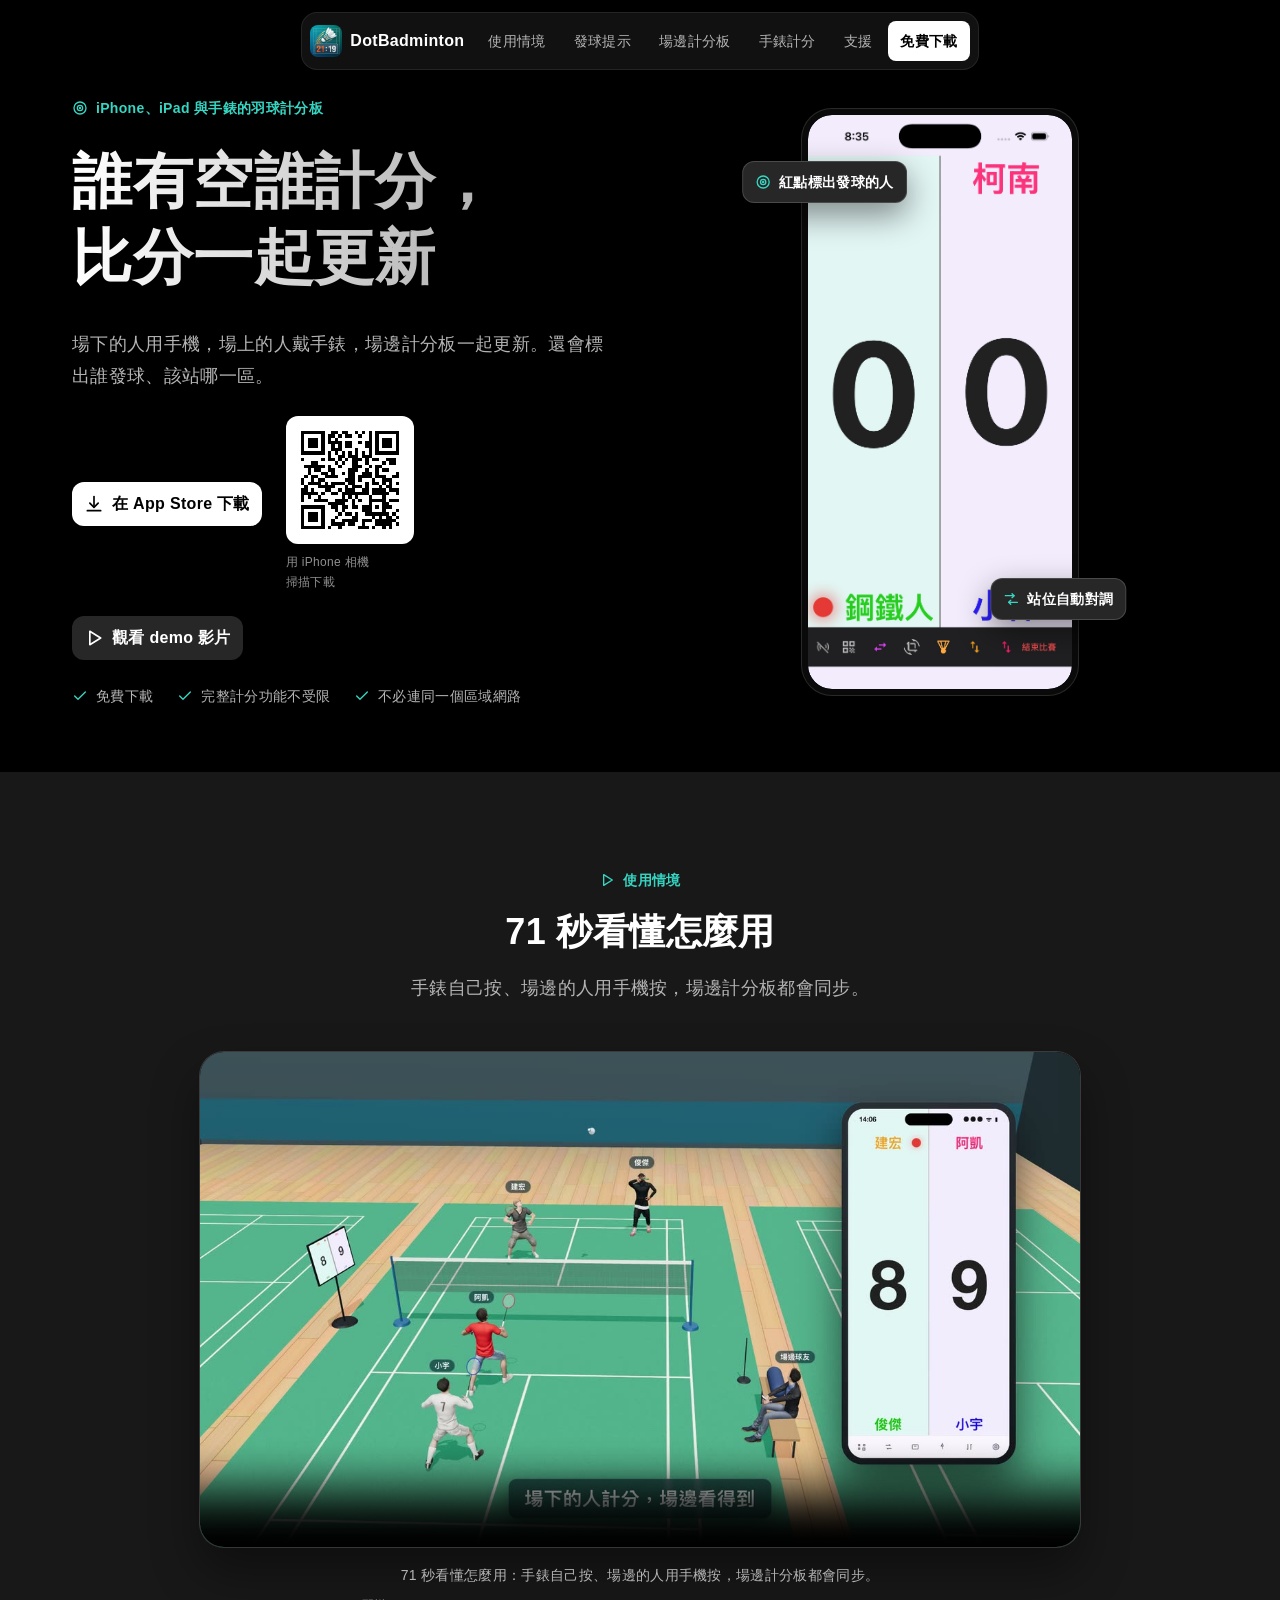
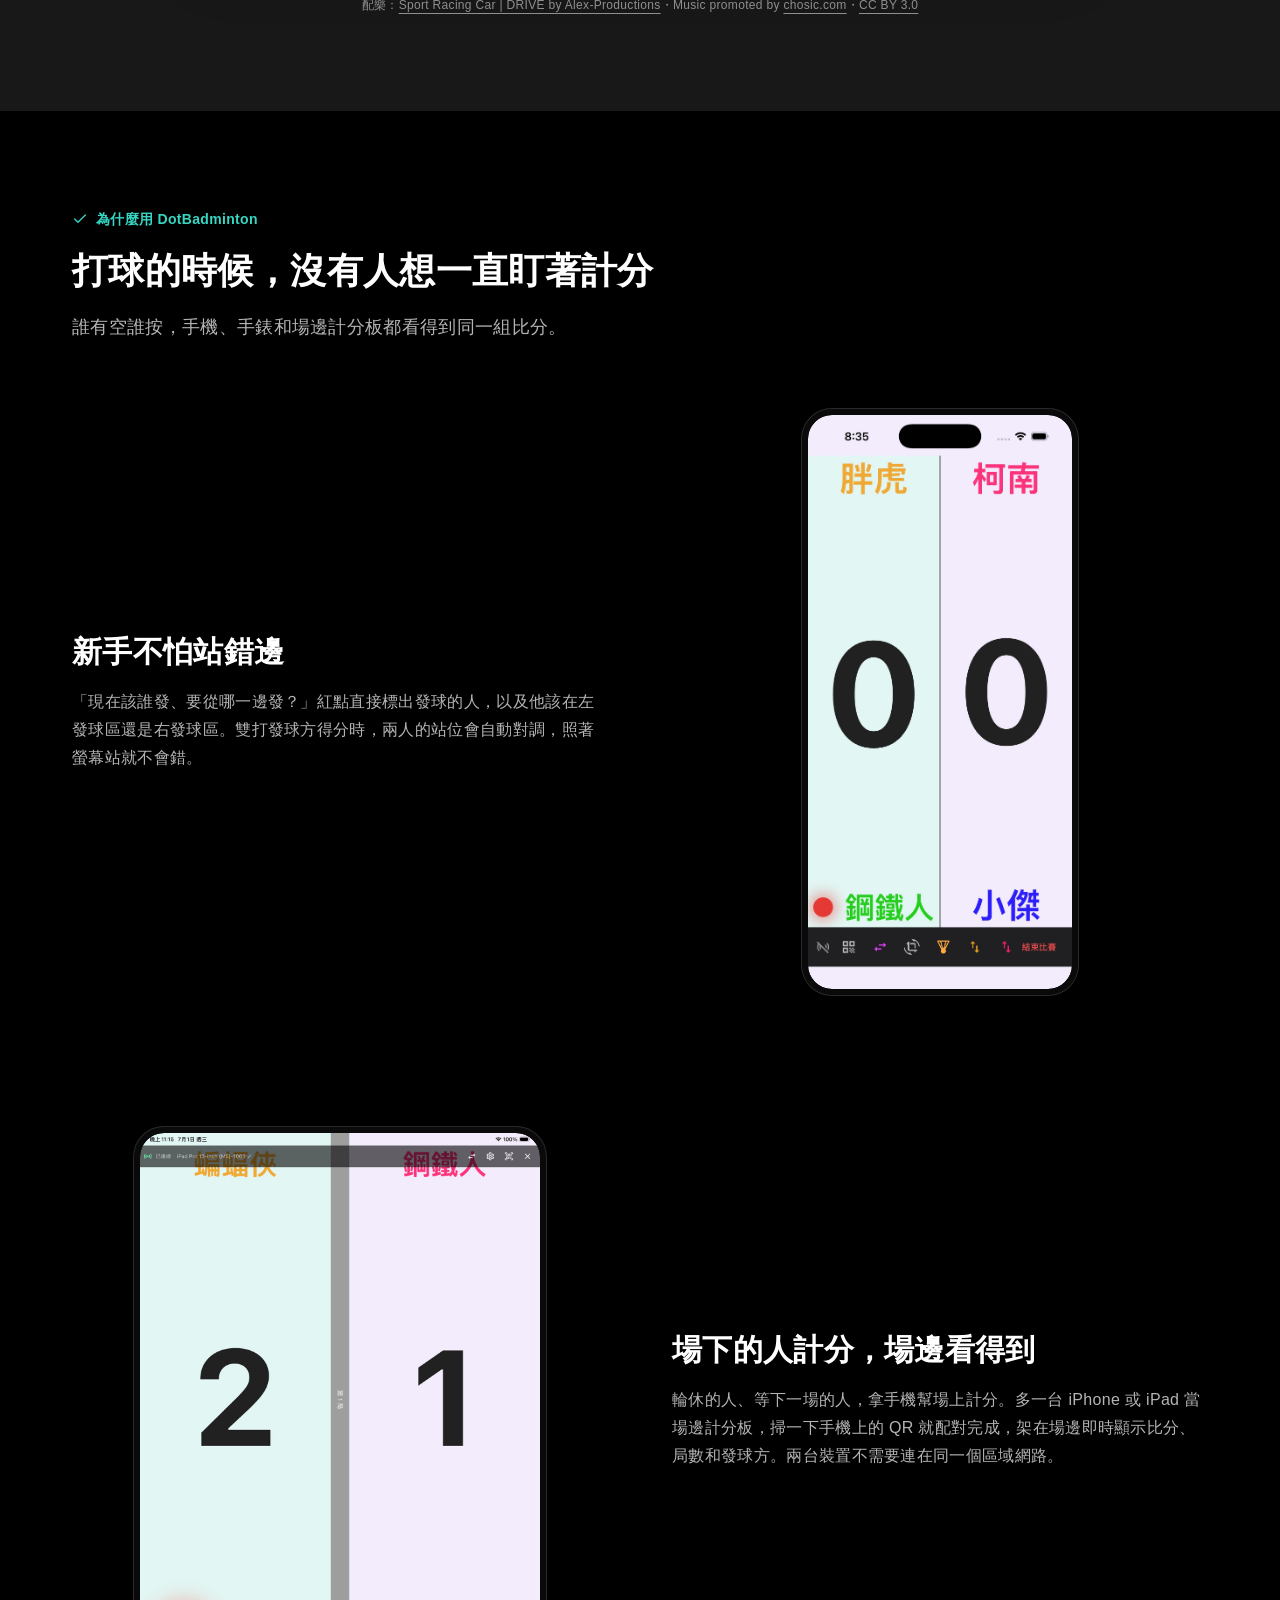
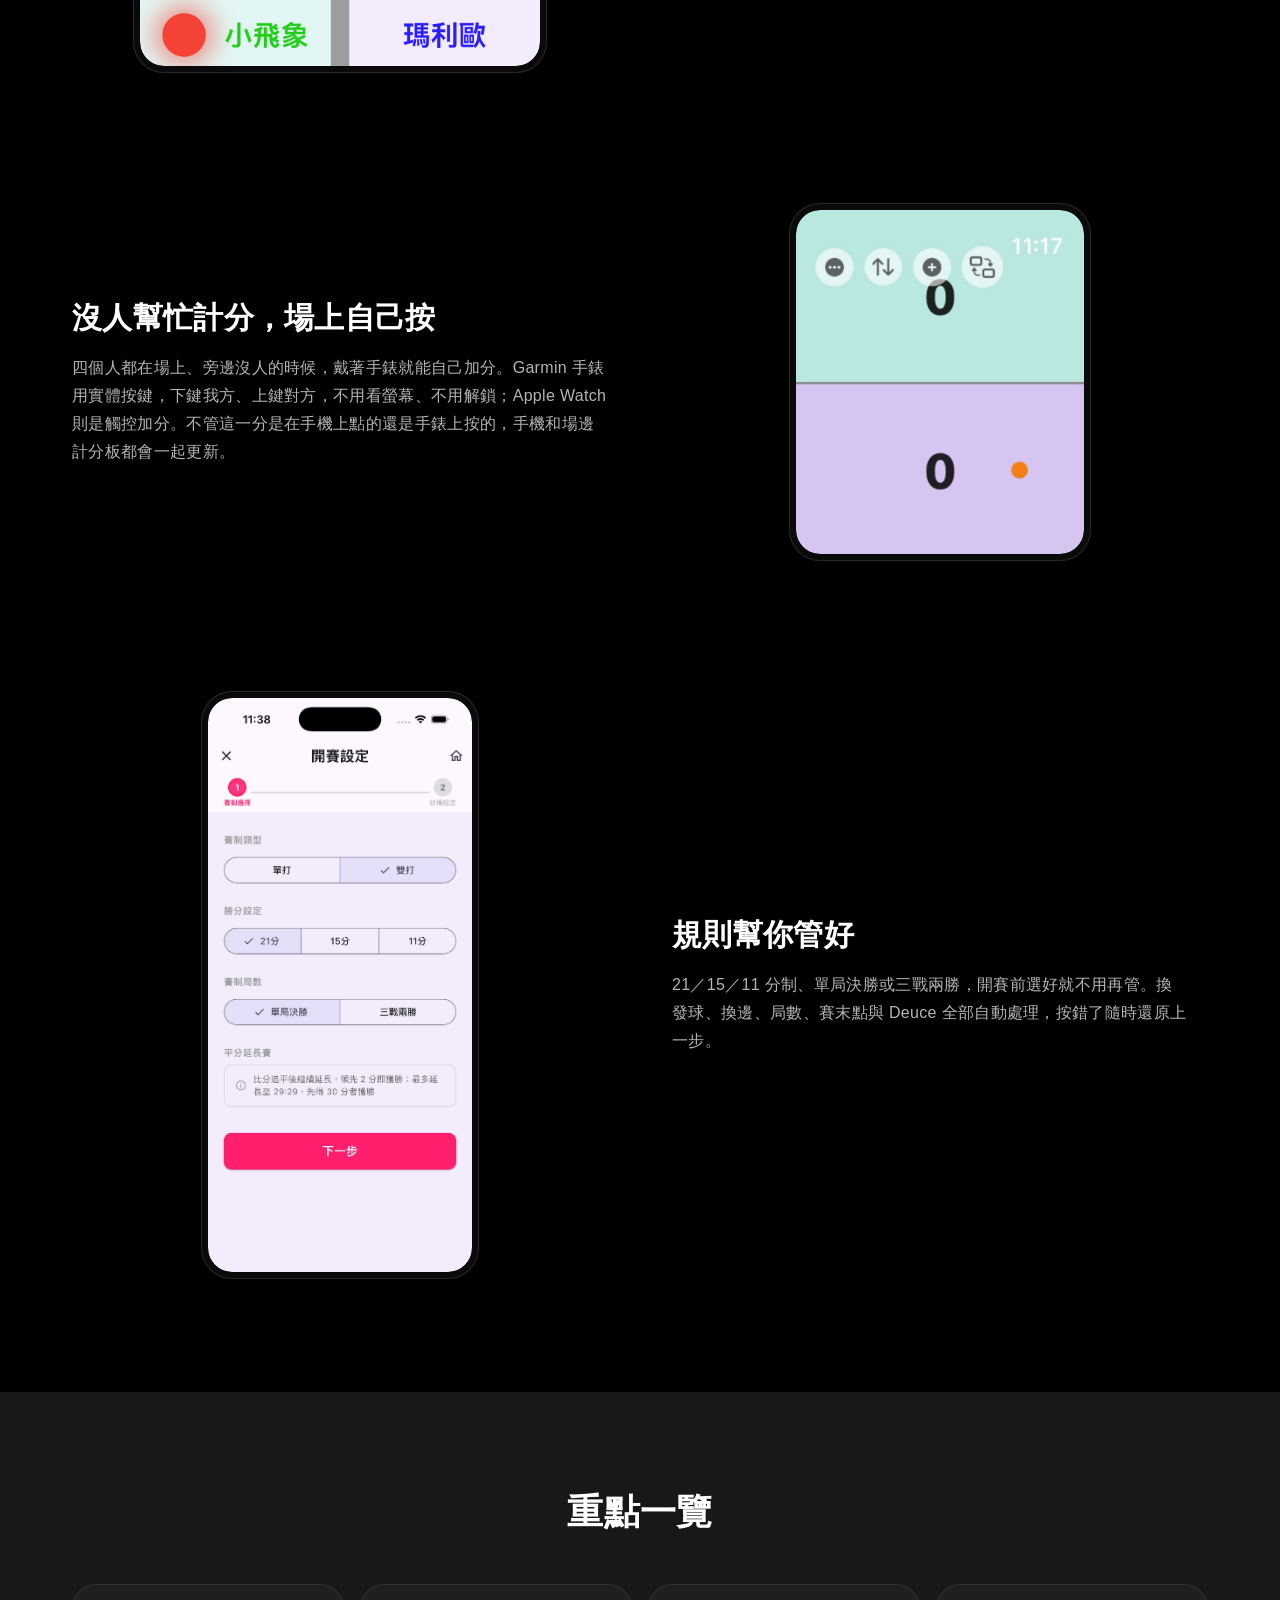
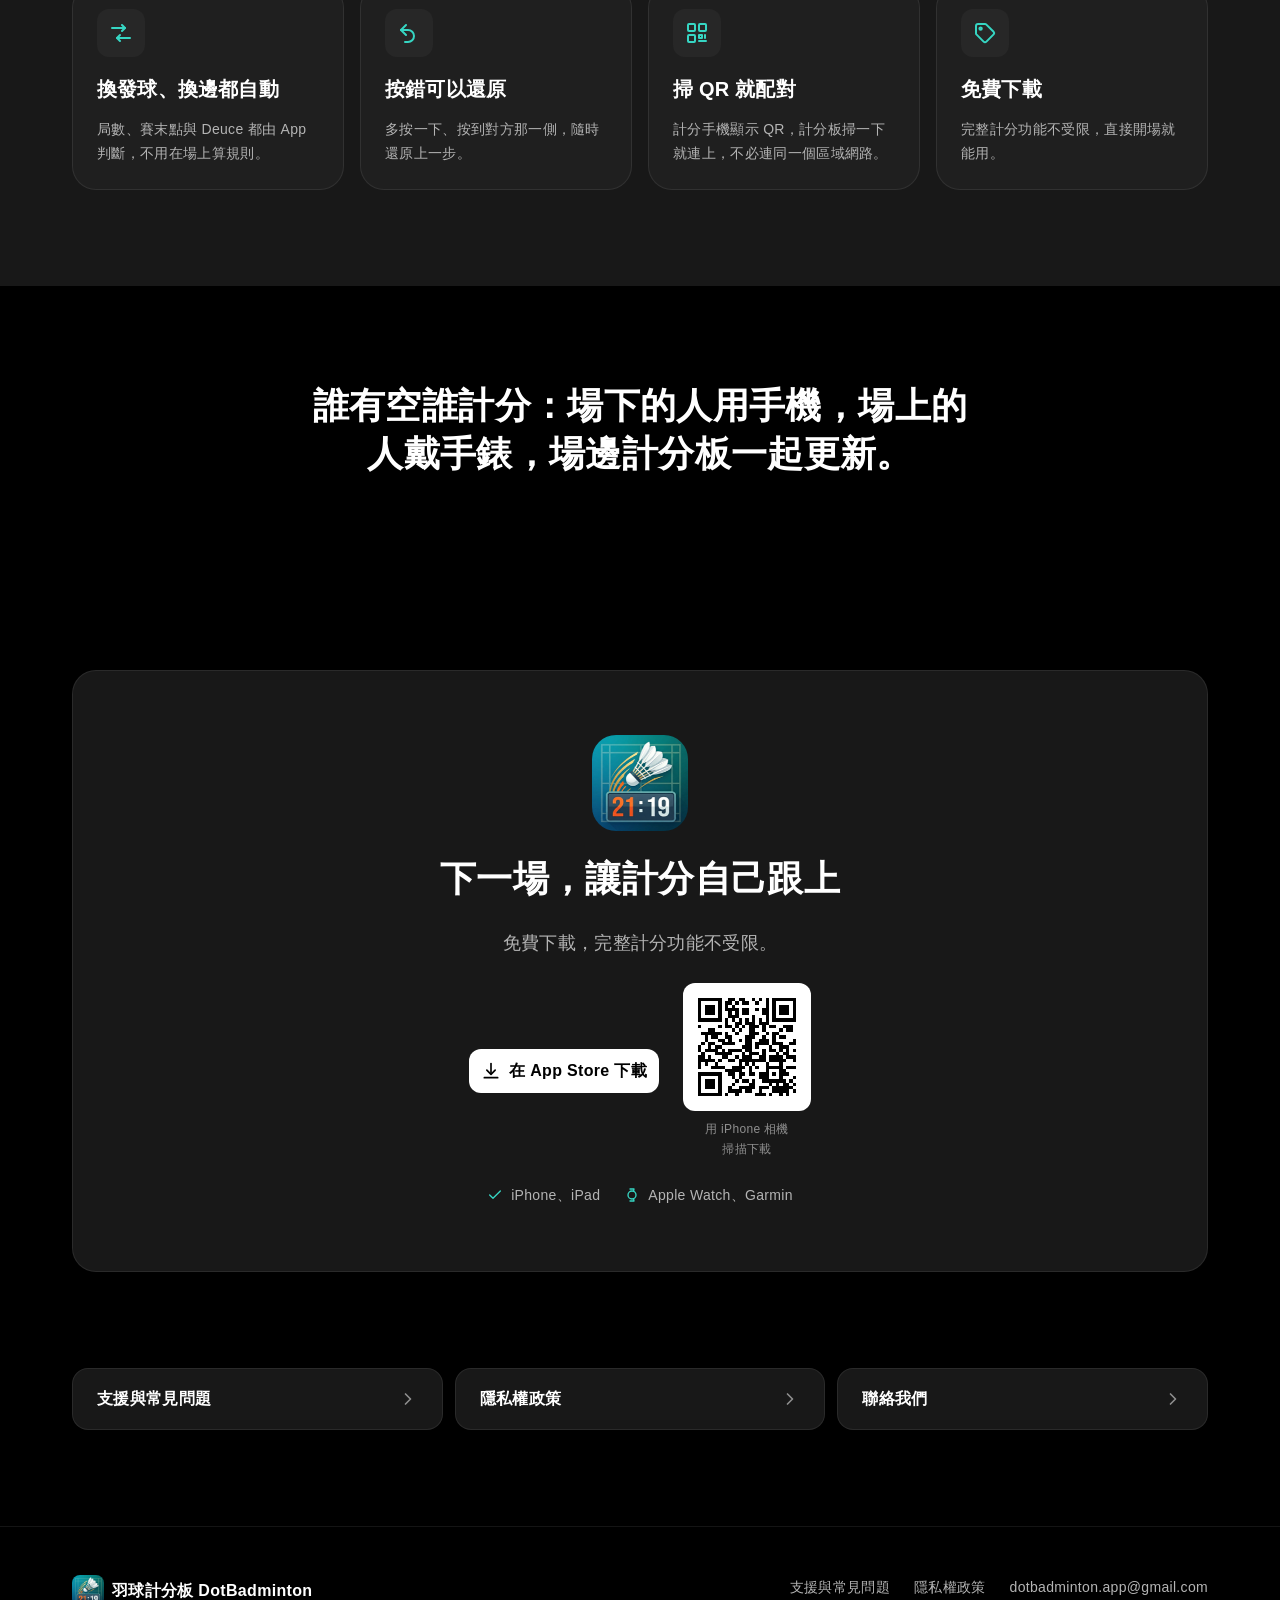
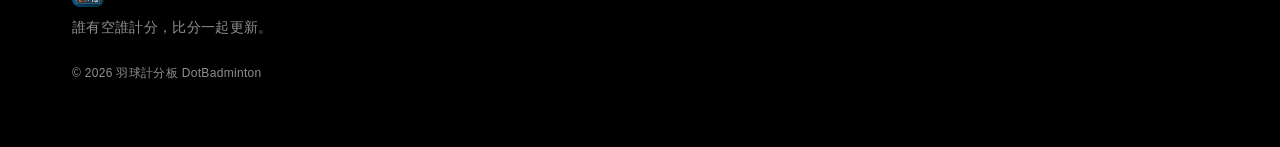
==== commit ee35e315: "主視覺與結尾下載區加上 App Store 的下載 QR Code - 影片按鈕文案改成「觀看 demo 影片」 - 新增 images/appstore-qr.svg，離線產生並解碼驗證過指向 Ap" ====
--- a/index.html
+++ b/index.html
@@ -75,9 +75,15 @@
             <svg class="icon" aria-hidden="true"><use href="#i-download"/></svg>
             在 App Store 下載
           </a>
+          <div class="qr-block">
+            <div class="qr">
+              <img src="images/appstore-qr.svg" alt="App Store 下載頁的 QR Code" width="112" height="112">
+            </div>
+            <p>用 iPhone 相機<span class="nowrap">掃描下載</span></p>
+          </div>
           <a class="btn btn-secondary" href="#video">
             <svg class="icon" aria-hidden="true"><use href="#i-play"/></svg>
-            看 71 秒影片
+            觀看 demo 影片
           </a>
         </div>
         <ul class="proof">
@@ -252,10 +258,18 @@
         <img class="cta-icon" src="images/icon.png" alt="DotBadminton App 圖示" width="96" height="96">
         <h2 class="section-title">下一場，讓計分自己跟上</h2>
         <p class="section-lead">免費下載，完整計分功能不受限。</p>
-        <a class="btn btn-primary" href="https://apps.apple.com/tw/app/id6772691692">
-          <svg class="icon" aria-hidden="true"><use href="#i-download"/></svg>
-          在 App Store 下載
-        </a>
+        <div class="cta-actions">
+          <a class="btn btn-primary" href="https://apps.apple.com/tw/app/id6772691692">
+            <svg class="icon" aria-hidden="true"><use href="#i-download"/></svg>
+            在 App Store 下載
+          </a>
+          <div class="qr-block">
+            <div class="qr">
+              <img src="images/appstore-qr.svg" alt="App Store 下載頁的 QR Code" width="112" height="112">
+            </div>
+            <p>用 iPhone 相機<span class="nowrap">掃描下載</span></p>
+          </div>
+        </div>
         <ul class="proof">
           <li><svg class="icon" aria-hidden="true"><use href="#i-check"/></svg>iPhone、iPad</li>
           <li><svg class="icon" aria-hidden="true"><use href="#i-watch"/></svg>Apple Watch、Garmin</li>
--- a/site.css
+++ b/site.css
@@ -520,6 +520,52 @@
   }
 }
 
+/* ---------- 下載用 QR Code ---------- */
+/* 手機沒辦法掃自己的螢幕，所以只在有滑鼠的大螢幕顯示 */
+.qr-block {
+  display: flex;
+  flex-direction: column;
+  align-items: flex-start;
+  gap: 8px;
+}
+.qr-block p {
+  max-width: 128px;
+  font-size: 12px;
+  line-height: var(--lh-xs);
+  color: var(--text-3);
+}
+.cta-actions {
+  display: flex;
+  flex-wrap: wrap;
+  align-items: center;
+  justify-content: center;
+  gap: 24px;
+}
+.cta-actions .qr-block {
+  align-items: center;
+  text-align: center;
+}
+.qr {
+  display: grid;
+  place-items: center;
+  width: 128px;
+  height: 128px;
+  flex: none;
+  padding: 8px;
+  border-radius: 12px;
+  background-color: #ffffff;
+}
+.qr img {
+  width: 112px;
+  height: 112px;
+  border-radius: 4px;
+}
+@media (hover: none), (max-width: 767px) {
+  .qr-block {
+    display: none;
+  }
+}
+
 /* ---------- 截圖外框 ---------- */
 .hero-visual {
   position: relative;
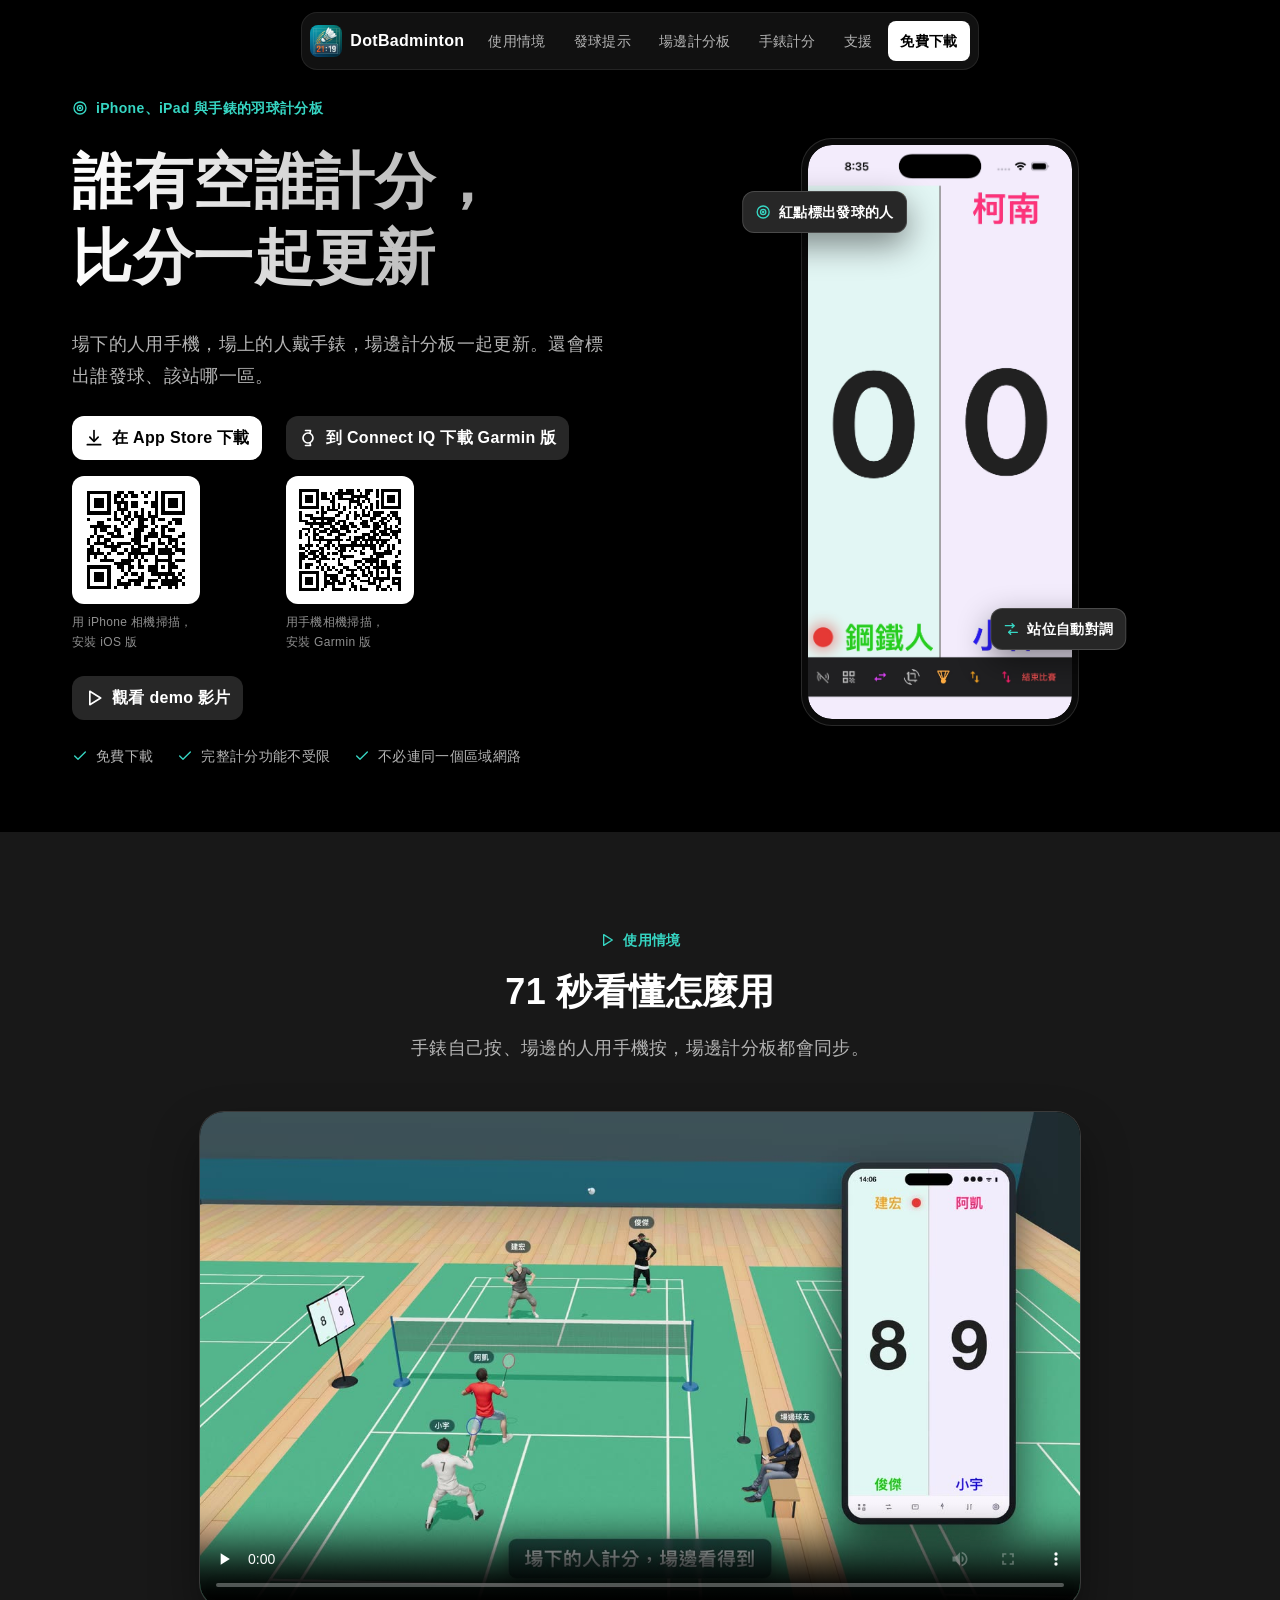
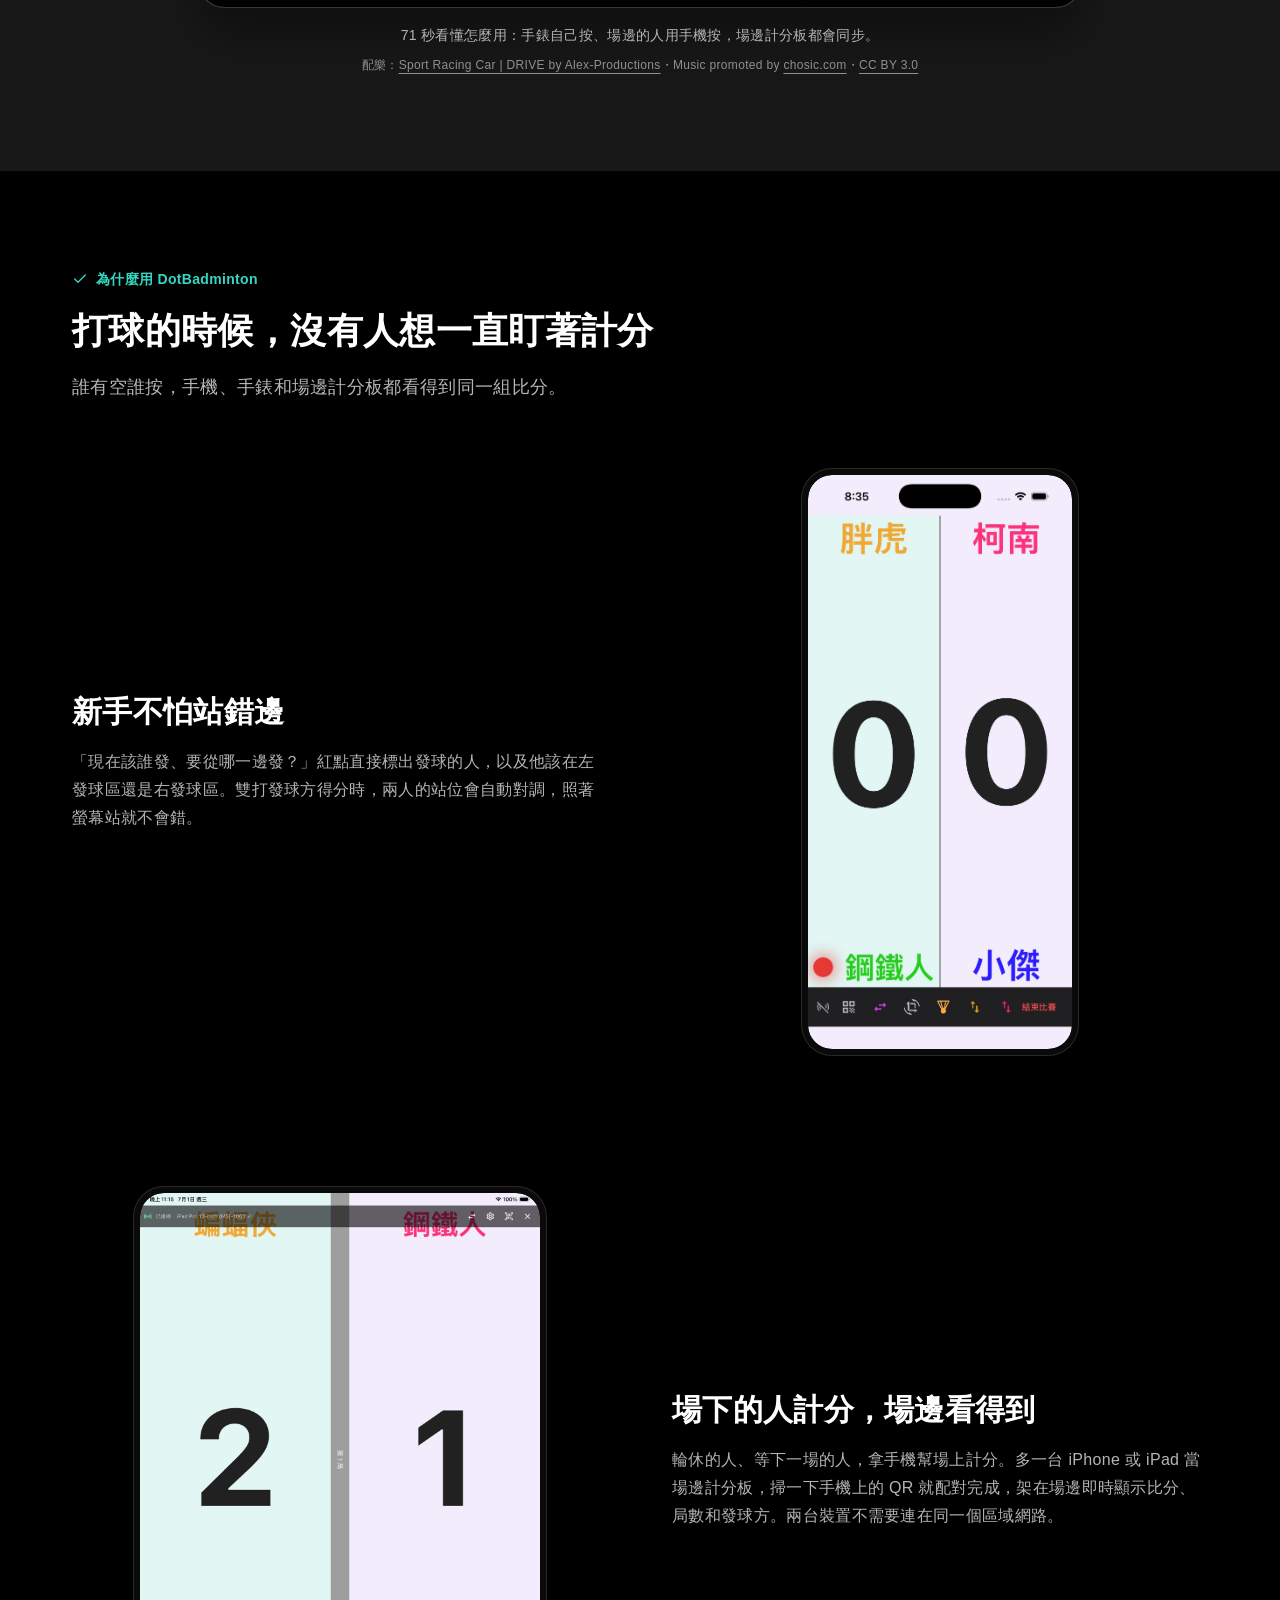
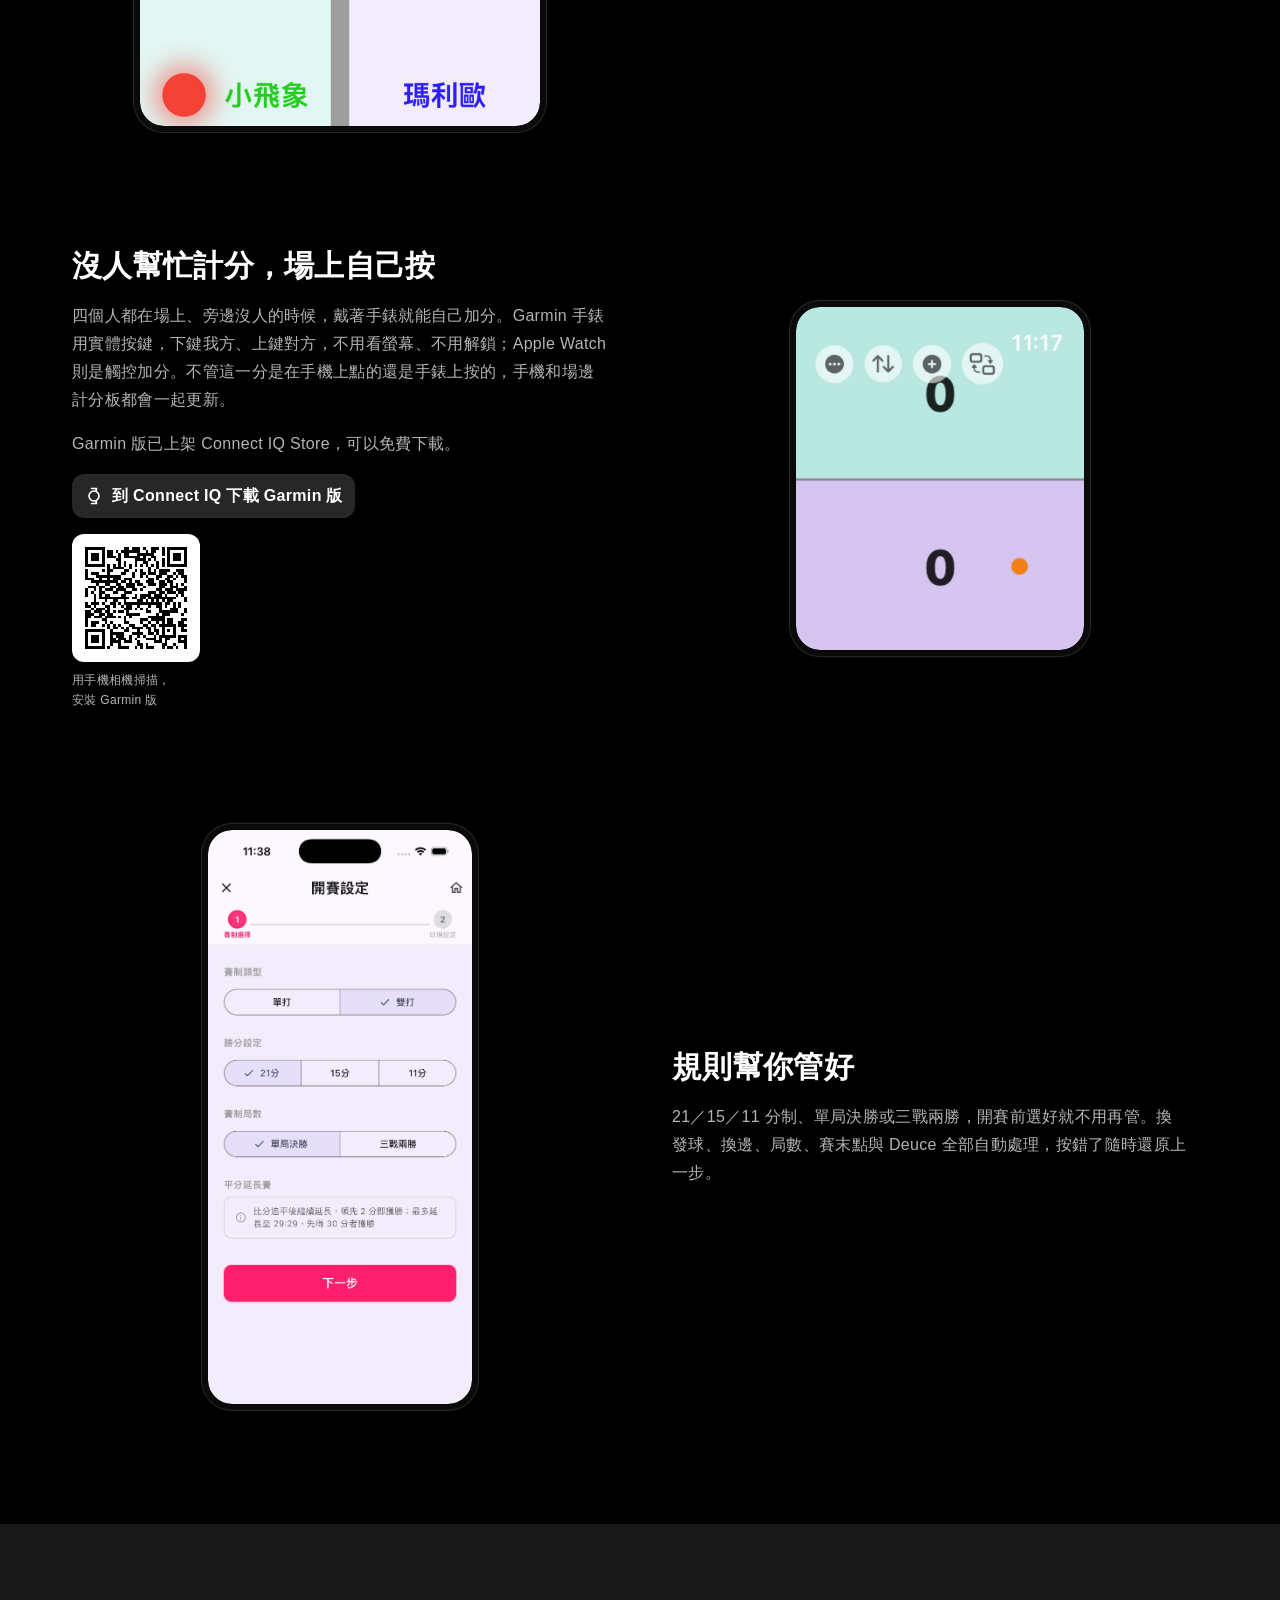
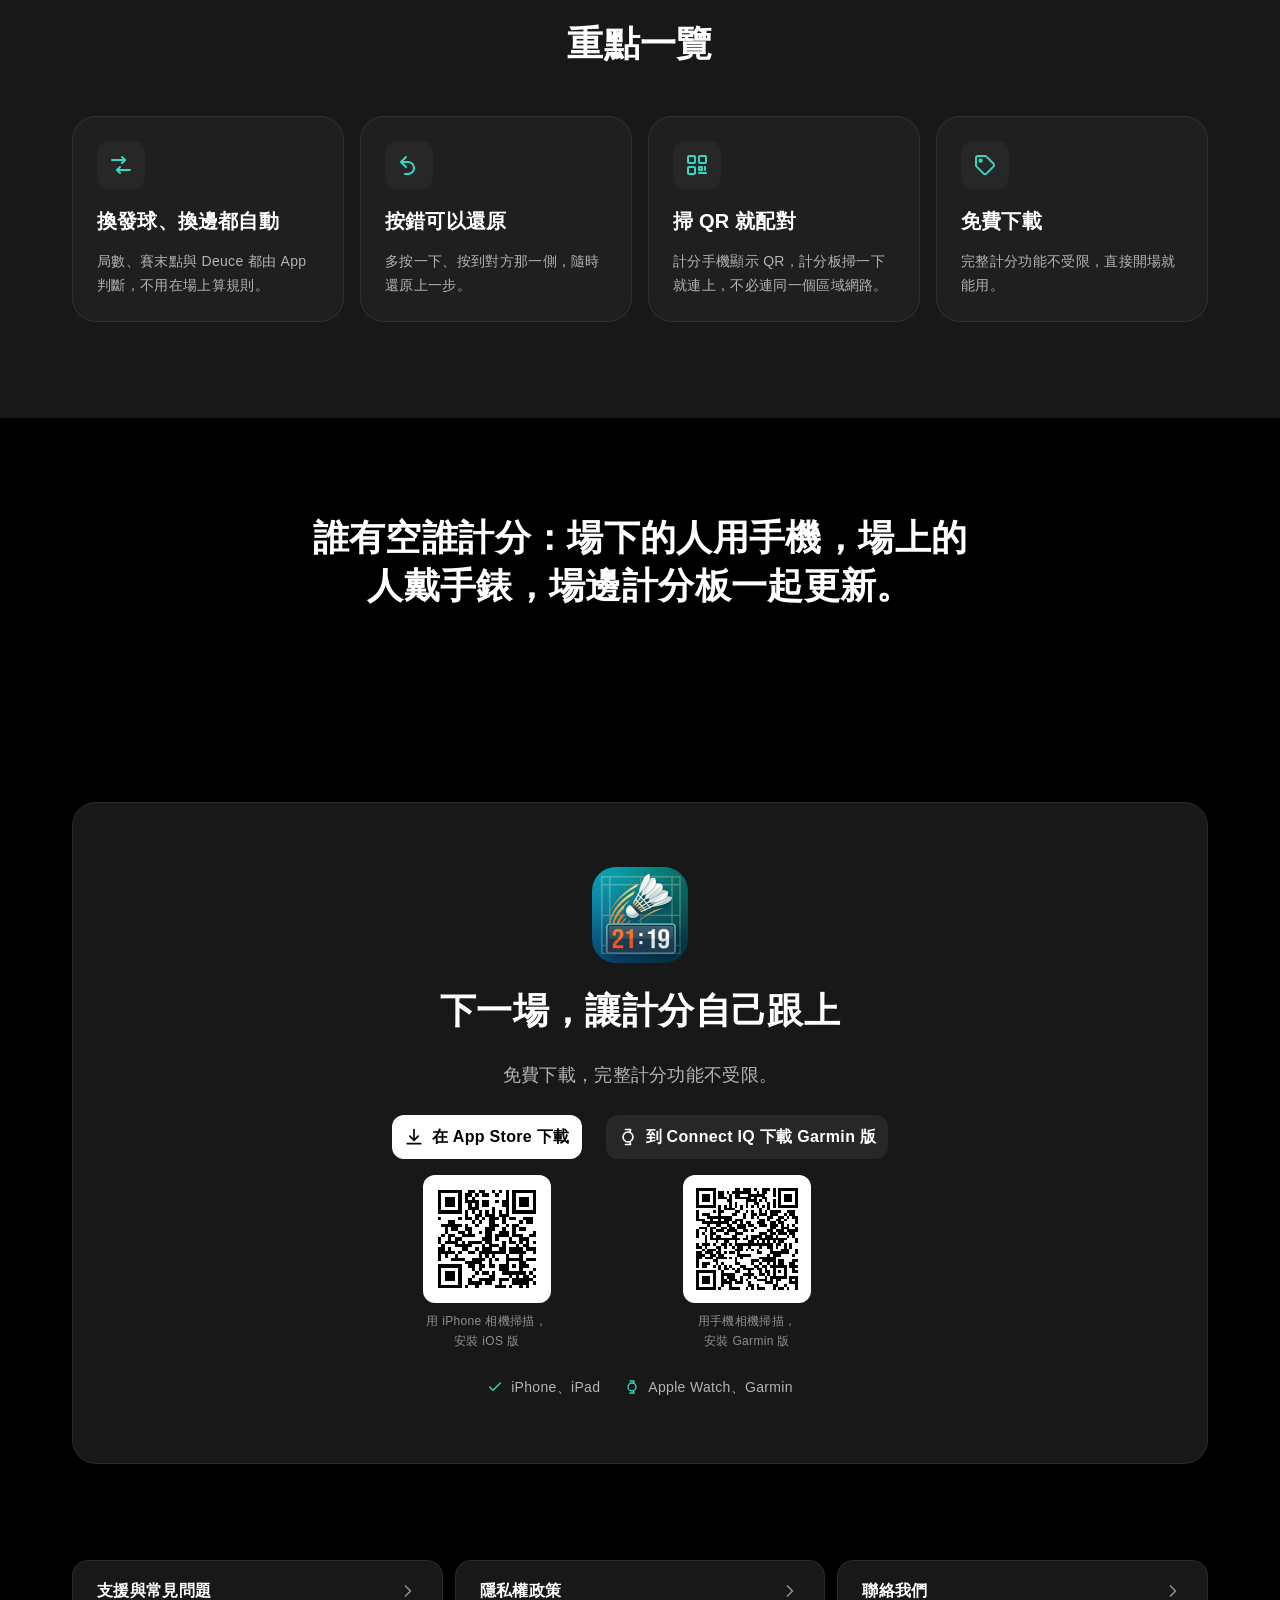
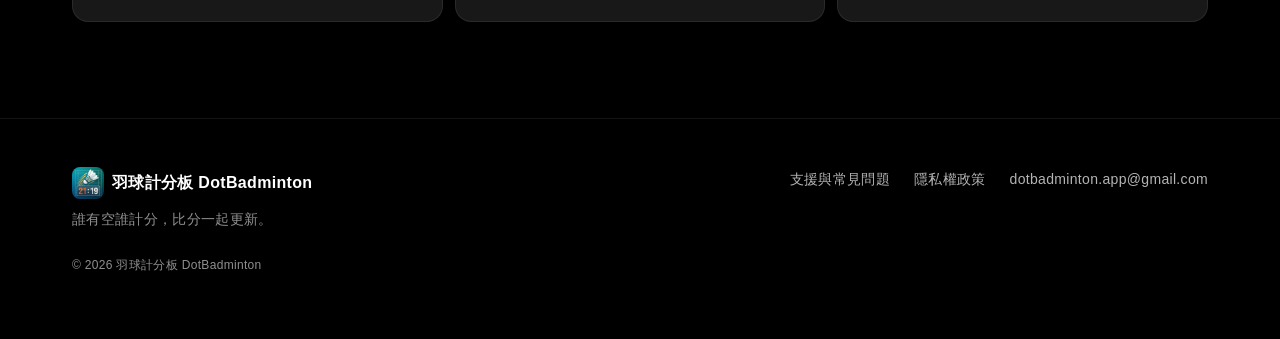
==== commit 56cf8724: "首頁加入 Garmin 版 Connect IQ Store 下載入口與 QR Code 主視覺、手錶計分段落與結尾下載區都加上 Connect IQ 商店連結；下載區塊統一改成按鈕在上、QR Cod" ====
--- a/index.html
+++ b/index.html
@@ -71,15 +71,29 @@
         <h1 class="hero-title">誰有空誰計分，比分一起更新</h1>
         <p class="hero-sub">場下的人用手機，場上的人戴手錶，場邊計分板一起更新。還會標出誰發球、該站哪一區。</p>
         <div class="hero-actions">
-          <a class="btn btn-primary" href="https://apps.apple.com/tw/app/id6772691692">
-            <svg class="icon" aria-hidden="true"><use href="#i-download"/></svg>
-            在 App Store 下載
-          </a>
-          <div class="qr-block">
-            <div class="qr">
-              <img src="images/appstore-qr.svg" alt="App Store 下載頁的 QR Code" width="112" height="112">
-            </div>
-            <p>用 iPhone 相機<span class="nowrap">掃描下載</span></p>
+          <div class="dl-option">
+            <a class="btn btn-primary" href="https://apps.apple.com/tw/app/id6772691692">
+              <svg class="icon" aria-hidden="true"><use href="#i-download"/></svg>
+              在 App Store 下載
+            </a>
+            <div class="qr-block">
+              <div class="qr">
+                <img src="images/appstore-qr.svg" alt="App Store 下載頁的 QR Code" width="112" height="112">
+              </div>
+              <p>用 iPhone 相機掃描，<span class="nowrap">安裝 iOS 版</span></p>
+            </div>
+          </div>
+          <div class="dl-option">
+            <a class="btn btn-secondary" href="https://apps.garmin.com/en-US/apps/15e935f8-0713-4999-ad07-809568c2617f" target="_blank" rel="noopener">
+              <svg class="icon" aria-hidden="true"><use href="#i-watch"/></svg>
+              到 Connect IQ 下載 Garmin 版
+            </a>
+            <div class="qr-block">
+              <div class="qr">
+                <img src="images/garmin-qr.svg" alt="Connect IQ Store 下載頁的 QR Code" width="112" height="112">
+              </div>
+              <p>用手機相機掃描，<span class="nowrap">安裝 Garmin 版</span></p>
+            </div>
           </div>
           <a class="btn btn-secondary" href="#video">
             <svg class="icon" aria-hidden="true"><use href="#i-play"/></svg>
@@ -180,6 +194,19 @@
           <div class="benefit-copy">
             <h3 class="benefit-title">沒人幫忙計分，場上自己按</h3>
             <p>四個人都在場上、旁邊沒人的時候，戴著手錶就能自己加分。Garmin 手錶用實體按鍵，下鍵我方、上鍵對方，不用看螢幕、不用解鎖；Apple Watch 則是觸控加分。不管這一分是在手機上點的還是手錶上按的，手機和場邊計分板都會一起更新。</p>
+            <p>Garmin 版已上架 Connect IQ Store，可以免費下載。</p>
+            <div class="dl-option">
+              <a class="btn btn-secondary" href="https://apps.garmin.com/en-US/apps/15e935f8-0713-4999-ad07-809568c2617f" target="_blank" rel="noopener">
+                <svg class="icon" aria-hidden="true"><use href="#i-watch"/></svg>
+                到 Connect IQ 下載 Garmin 版
+              </a>
+              <div class="qr-block">
+                <div class="qr">
+                  <img src="images/garmin-qr.svg" alt="Connect IQ Store 下載頁的 QR Code" loading="lazy" width="112" height="112">
+                </div>
+                <p>用手機相機掃描，<span class="nowrap">安裝 Garmin 版</span></p>
+              </div>
+            </div>
           </div>
           <div class="benefit-visual">
             <div class="shot is-watch">
@@ -259,15 +286,29 @@
         <h2 class="section-title">下一場，讓計分自己跟上</h2>
         <p class="section-lead">免費下載，完整計分功能不受限。</p>
         <div class="cta-actions">
-          <a class="btn btn-primary" href="https://apps.apple.com/tw/app/id6772691692">
-            <svg class="icon" aria-hidden="true"><use href="#i-download"/></svg>
-            在 App Store 下載
-          </a>
-          <div class="qr-block">
-            <div class="qr">
-              <img src="images/appstore-qr.svg" alt="App Store 下載頁的 QR Code" width="112" height="112">
-            </div>
-            <p>用 iPhone 相機<span class="nowrap">掃描下載</span></p>
+          <div class="dl-option">
+            <a class="btn btn-primary" href="https://apps.apple.com/tw/app/id6772691692">
+              <svg class="icon" aria-hidden="true"><use href="#i-download"/></svg>
+              在 App Store 下載
+            </a>
+            <div class="qr-block">
+              <div class="qr">
+                <img src="images/appstore-qr.svg" alt="App Store 下載頁的 QR Code" width="112" height="112">
+              </div>
+              <p>用 iPhone 相機掃描，<span class="nowrap">安裝 iOS 版</span></p>
+            </div>
+          </div>
+          <div class="dl-option">
+            <a class="btn btn-secondary" href="https://apps.garmin.com/en-US/apps/15e935f8-0713-4999-ad07-809568c2617f" target="_blank" rel="noopener">
+              <svg class="icon" aria-hidden="true"><use href="#i-watch"/></svg>
+              到 Connect IQ 下載 Garmin 版
+            </a>
+            <div class="qr-block">
+              <div class="qr">
+                <img src="images/garmin-qr.svg" alt="Connect IQ Store 下載頁的 QR Code" loading="lazy" width="112" height="112">
+              </div>
+              <p>用手機相機掃描，<span class="nowrap">安裝 Garmin 版</span></p>
+            </div>
           </div>
         </div>
         <ul class="proof">
--- a/site.css
+++ b/site.css
@@ -482,7 +482,7 @@
 .hero-actions {
   display: flex;
   flex-wrap: wrap;
-  align-items: center;
+  align-items: flex-start;
   gap: 24px;
 }
 .proof {
@@ -544,6 +544,15 @@
 .cta-actions .qr-block {
   align-items: center;
   text-align: center;
+}
+.dl-option {
+  display: flex;
+  flex-direction: column;
+  align-items: flex-start;
+  gap: 16px;
+}
+.cta-actions .dl-option {
+  align-items: center;
 }
 .qr {
   display: grid;
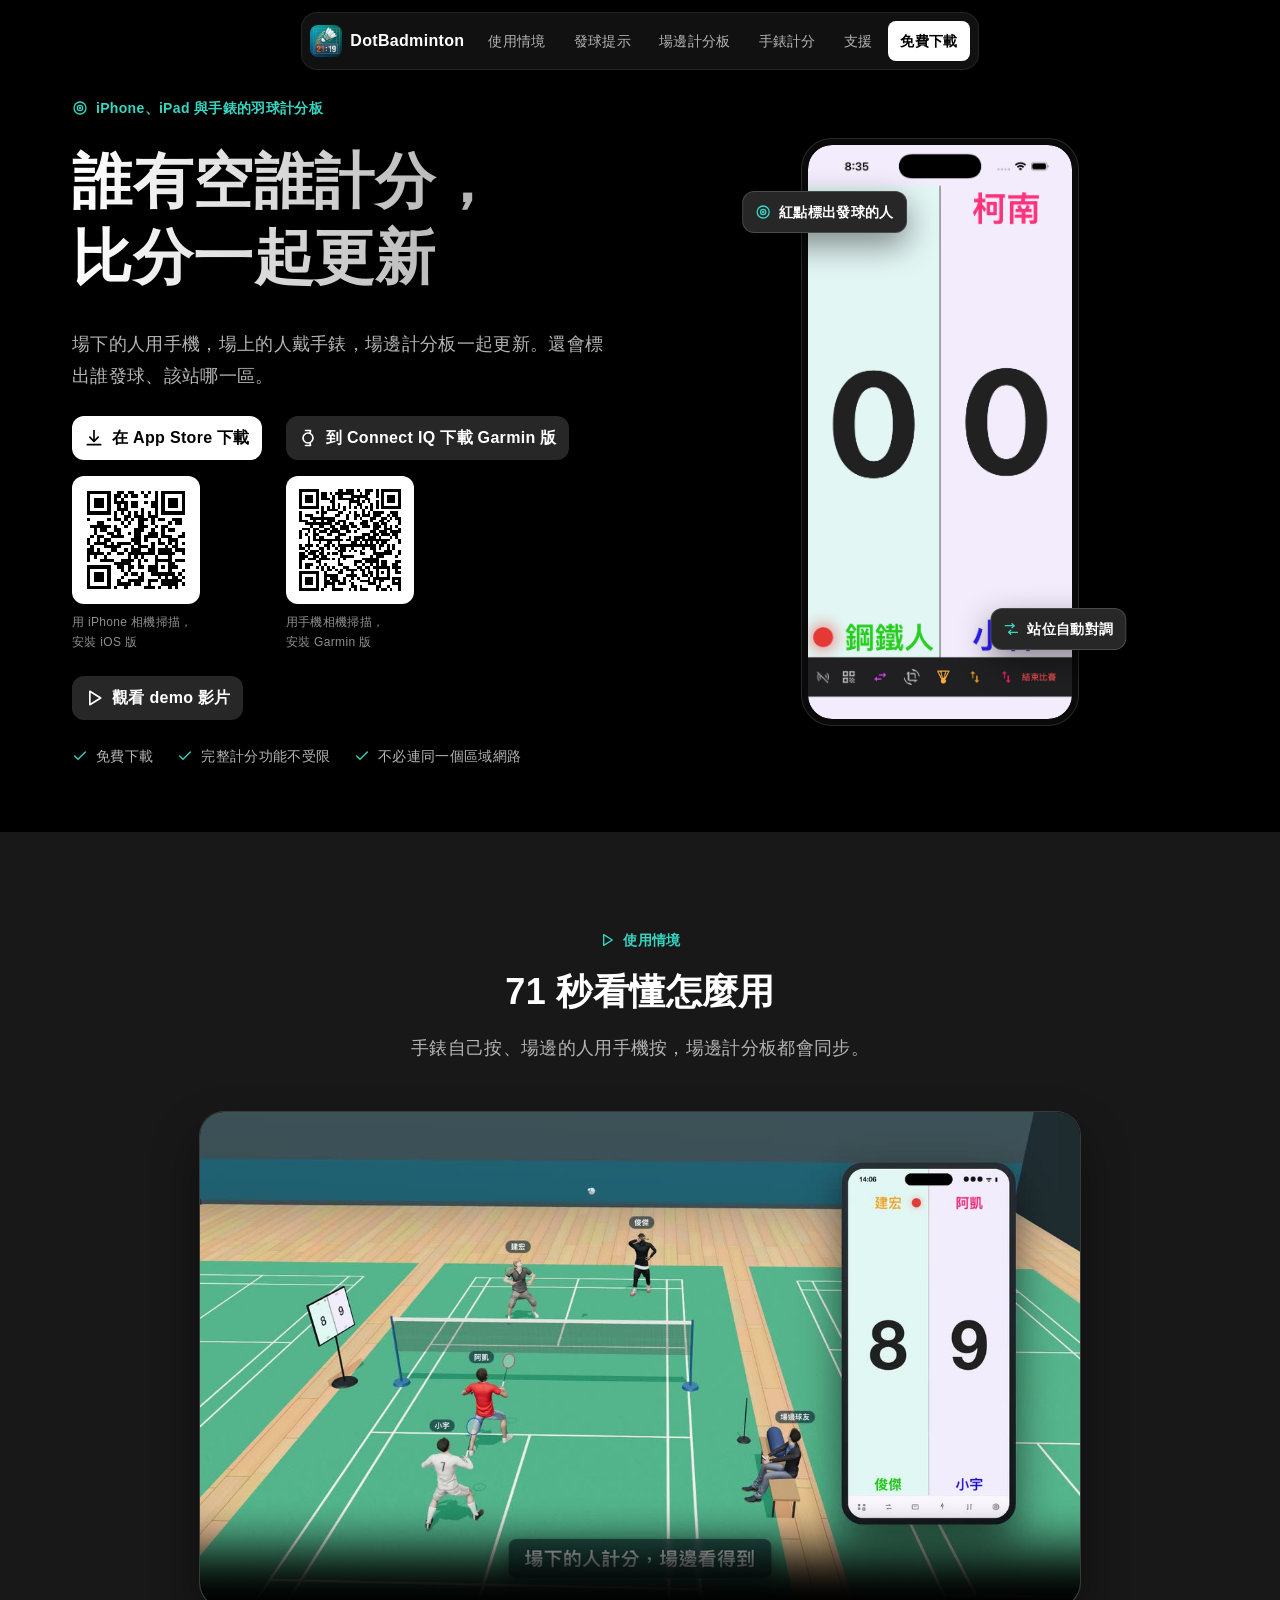
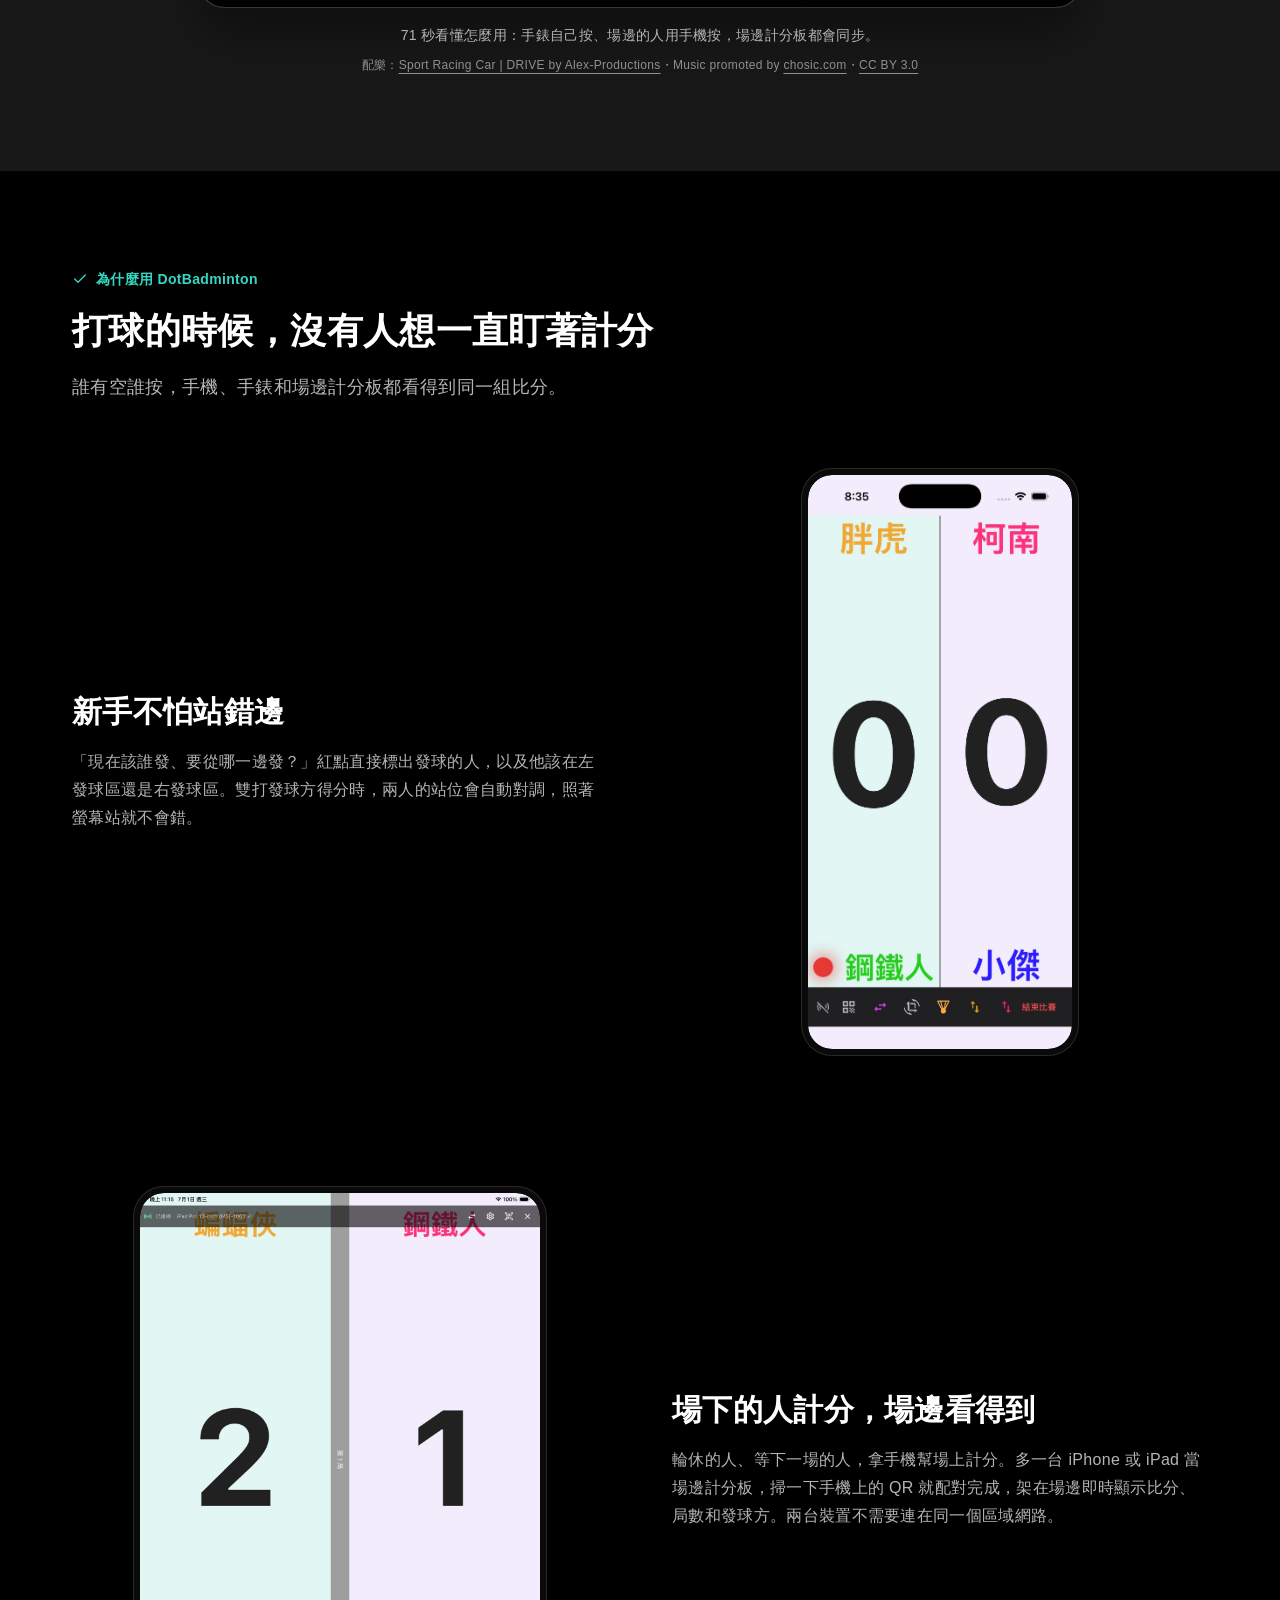
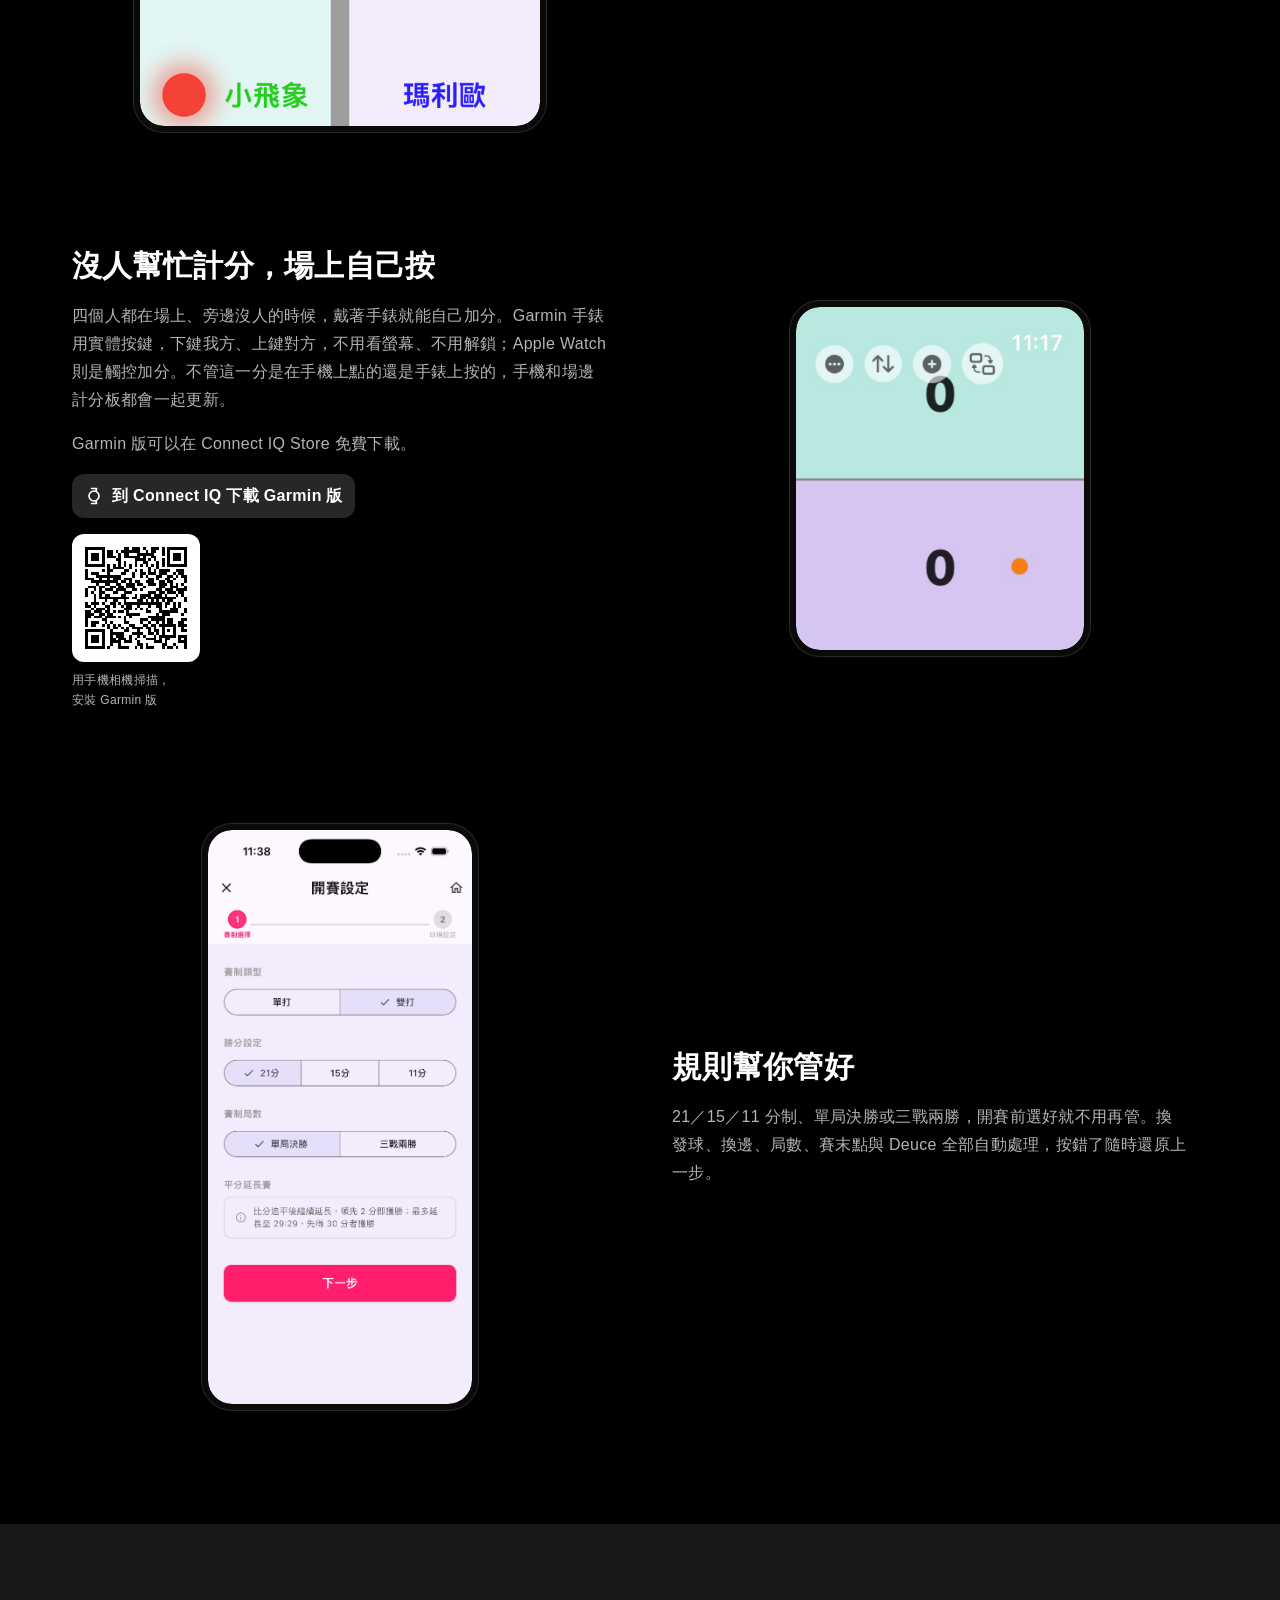
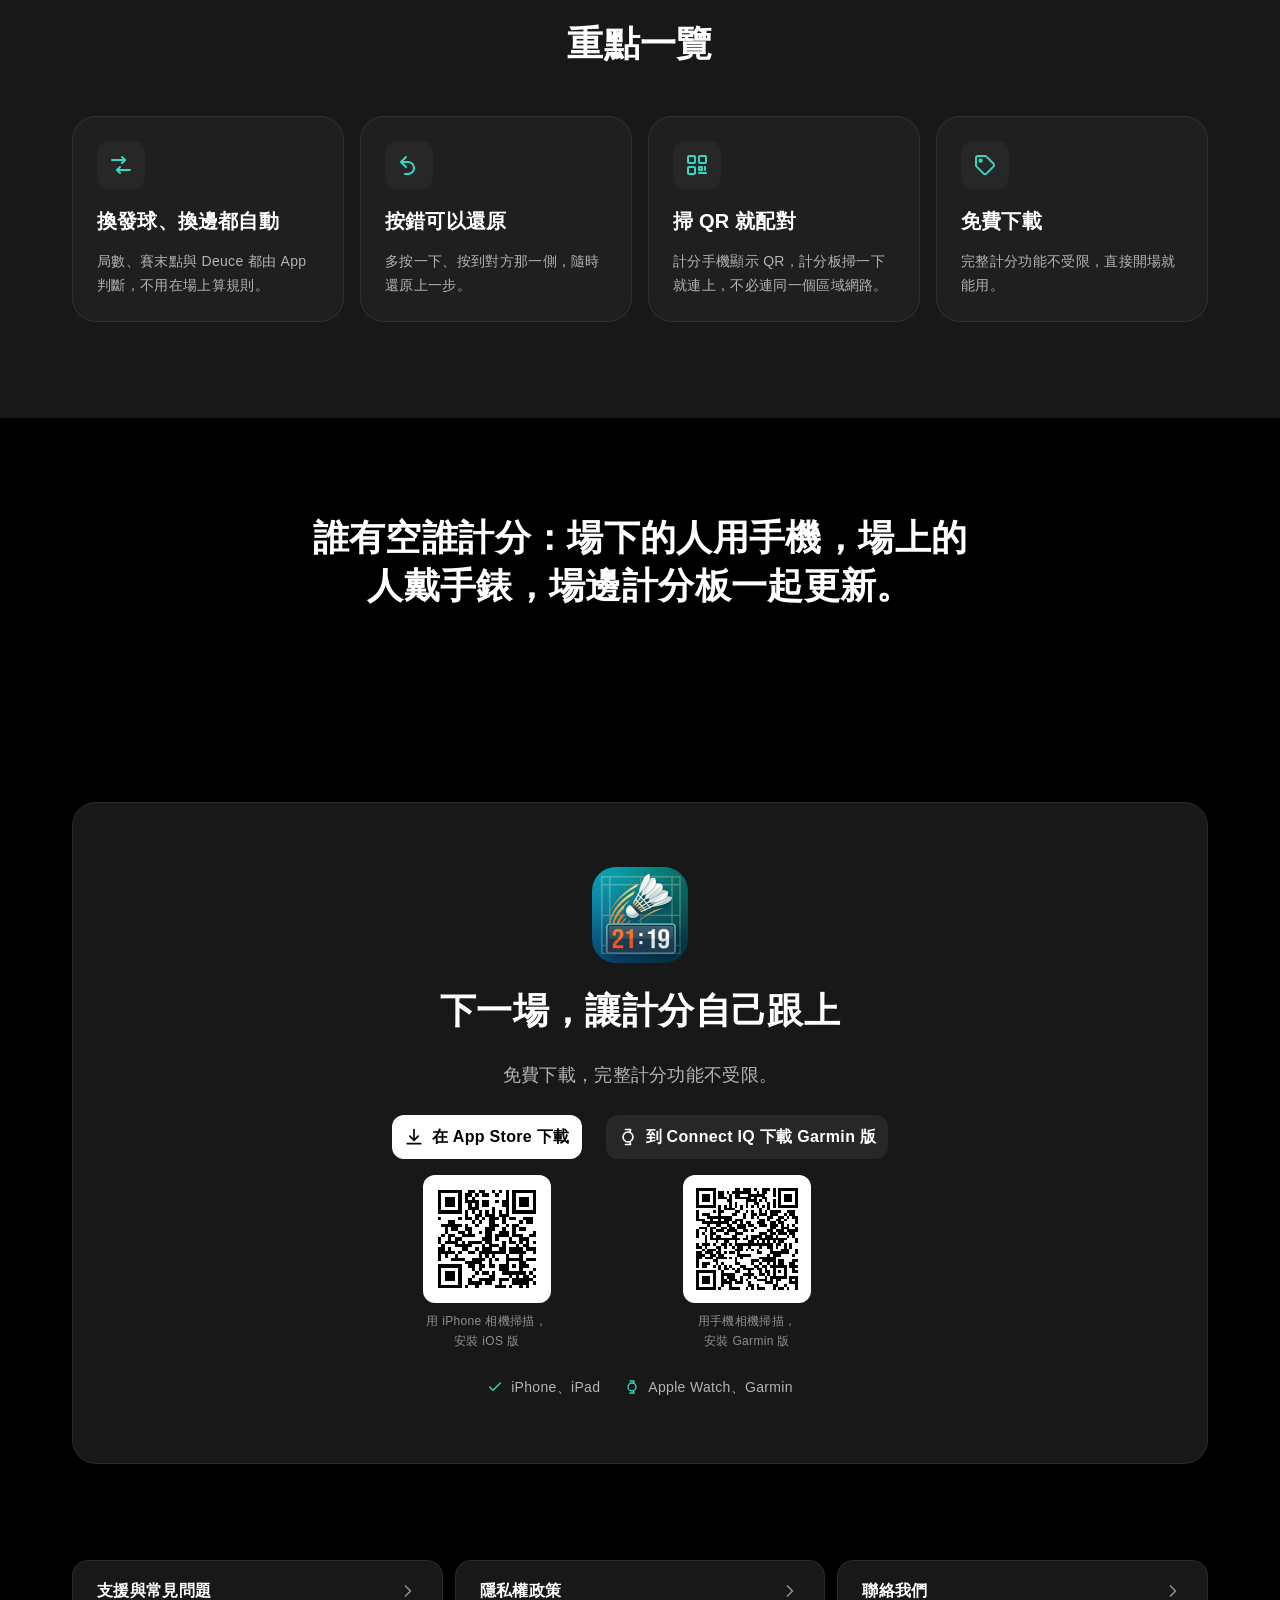
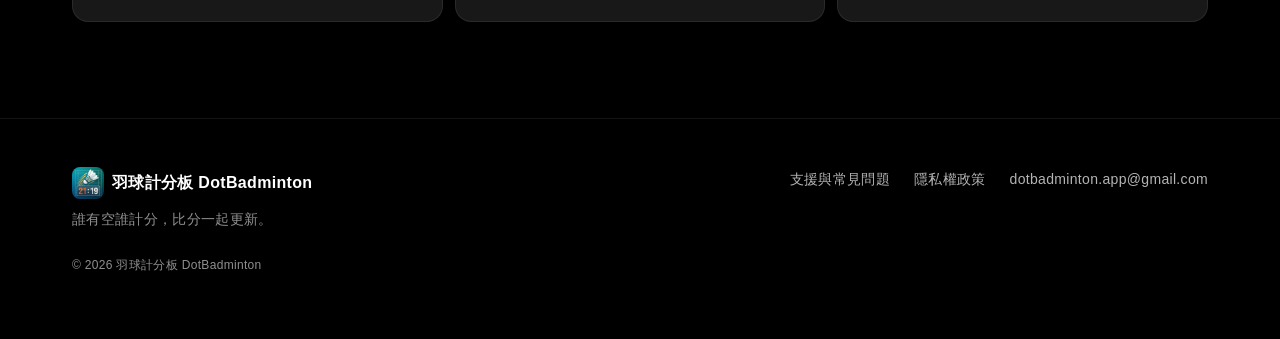
==== commit 3f96074b: "手錶計分段落文案改為「Garmin 版可以在 Connect IQ Store 免費下載」" ====
--- a/index.html
+++ b/index.html
@@ -194,7 +194,7 @@
           <div class="benefit-copy">
             <h3 class="benefit-title">沒人幫忙計分，場上自己按</h3>
             <p>四個人都在場上、旁邊沒人的時候，戴著手錶就能自己加分。Garmin 手錶用實體按鍵，下鍵我方、上鍵對方，不用看螢幕、不用解鎖；Apple Watch 則是觸控加分。不管這一分是在手機上點的還是手錶上按的，手機和場邊計分板都會一起更新。</p>
-            <p>Garmin 版已上架 Connect IQ Store，可以免費下載。</p>
+            <p>Garmin 版可以在 Connect IQ Store 免費下載。</p>
             <div class="dl-option">
               <a class="btn btn-secondary" href="https://apps.garmin.com/en-US/apps/15e935f8-0713-4999-ad07-809568c2617f" target="_blank" rel="noopener">
                 <svg class="icon" aria-hidden="true"><use href="#i-watch"/></svg>
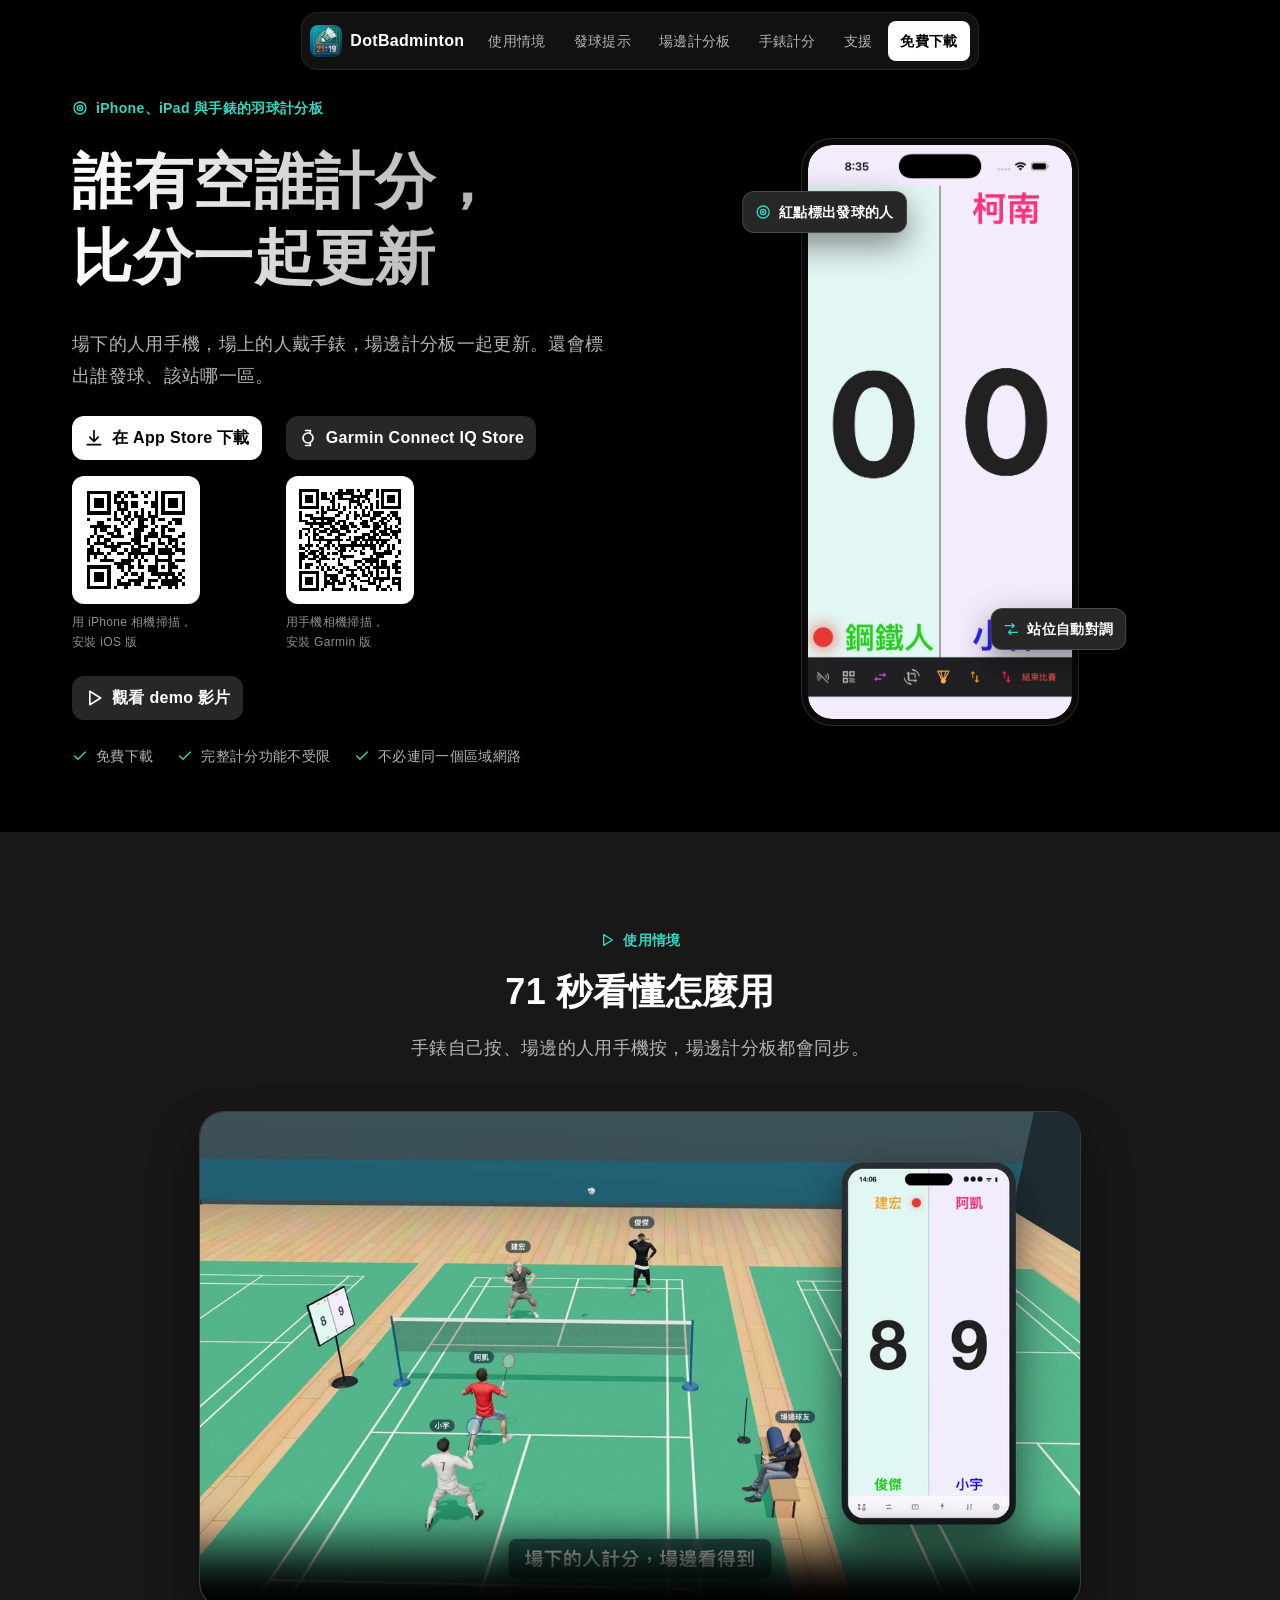
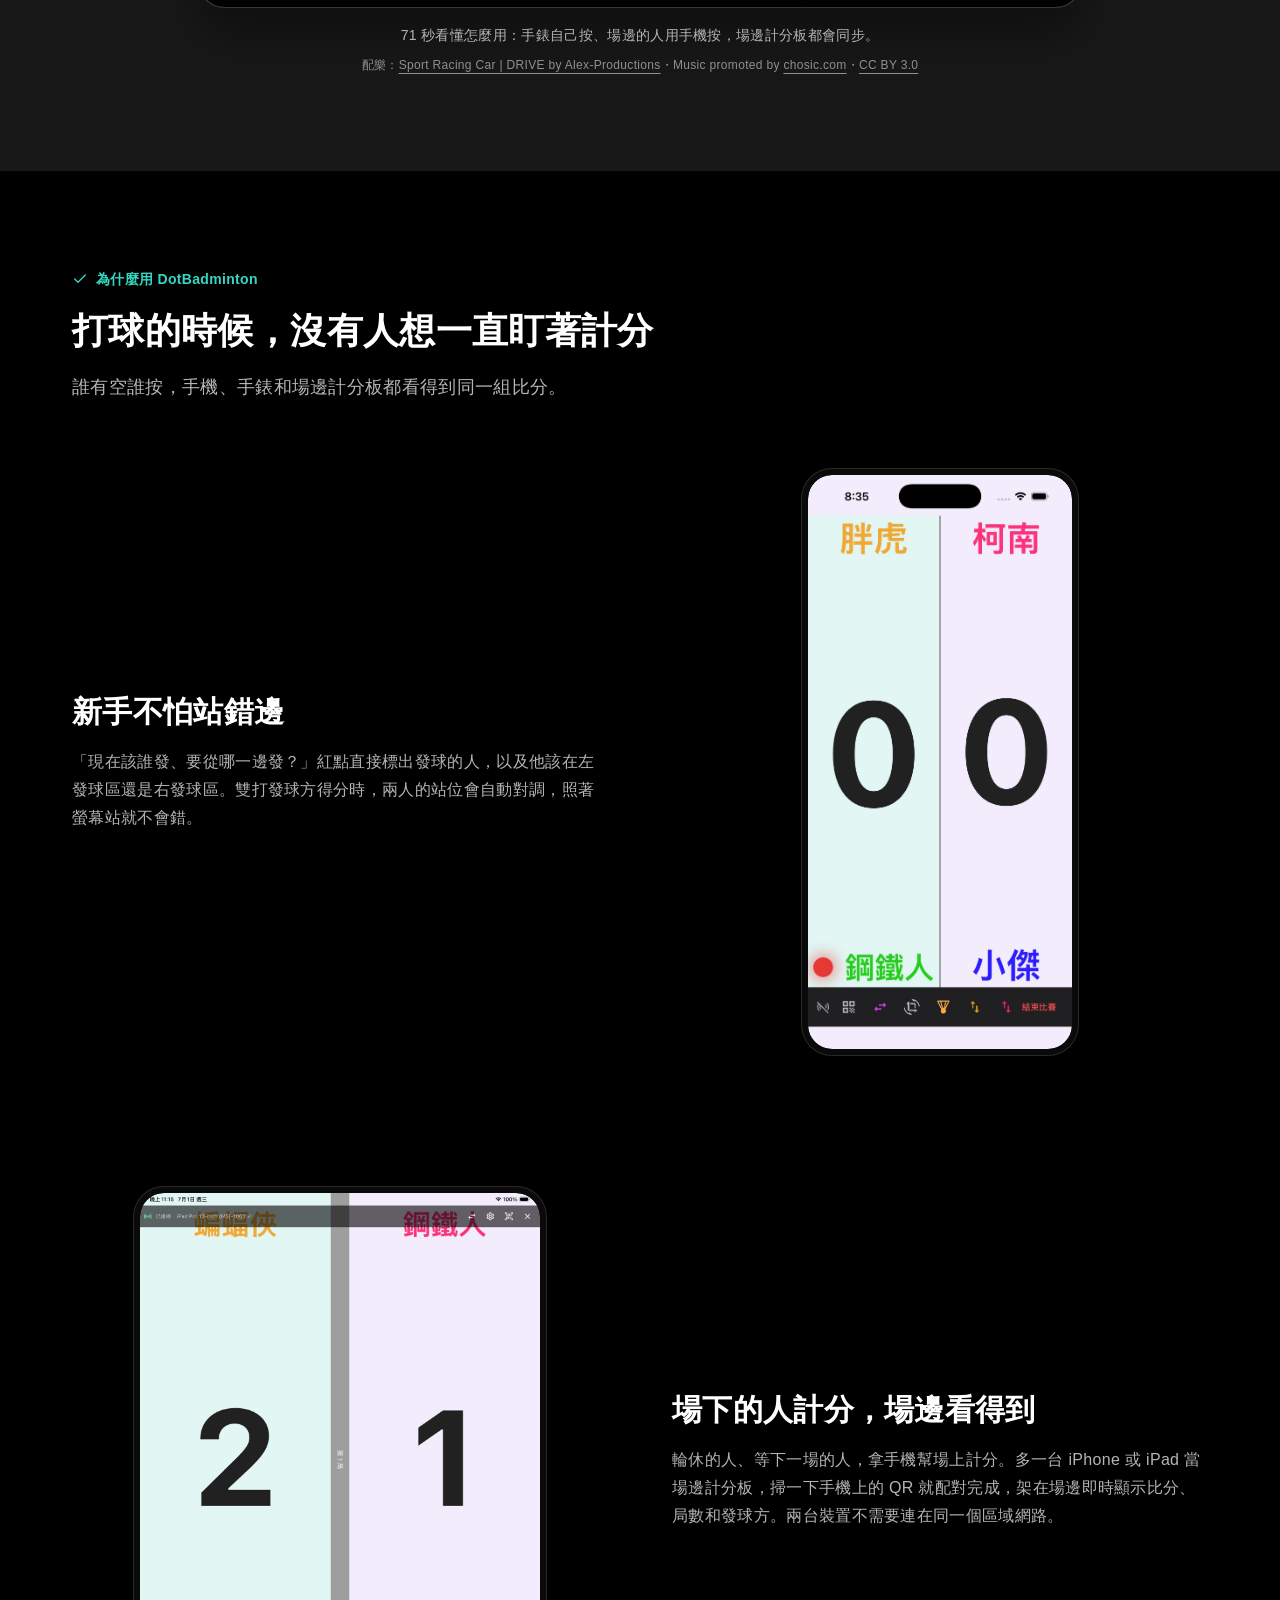
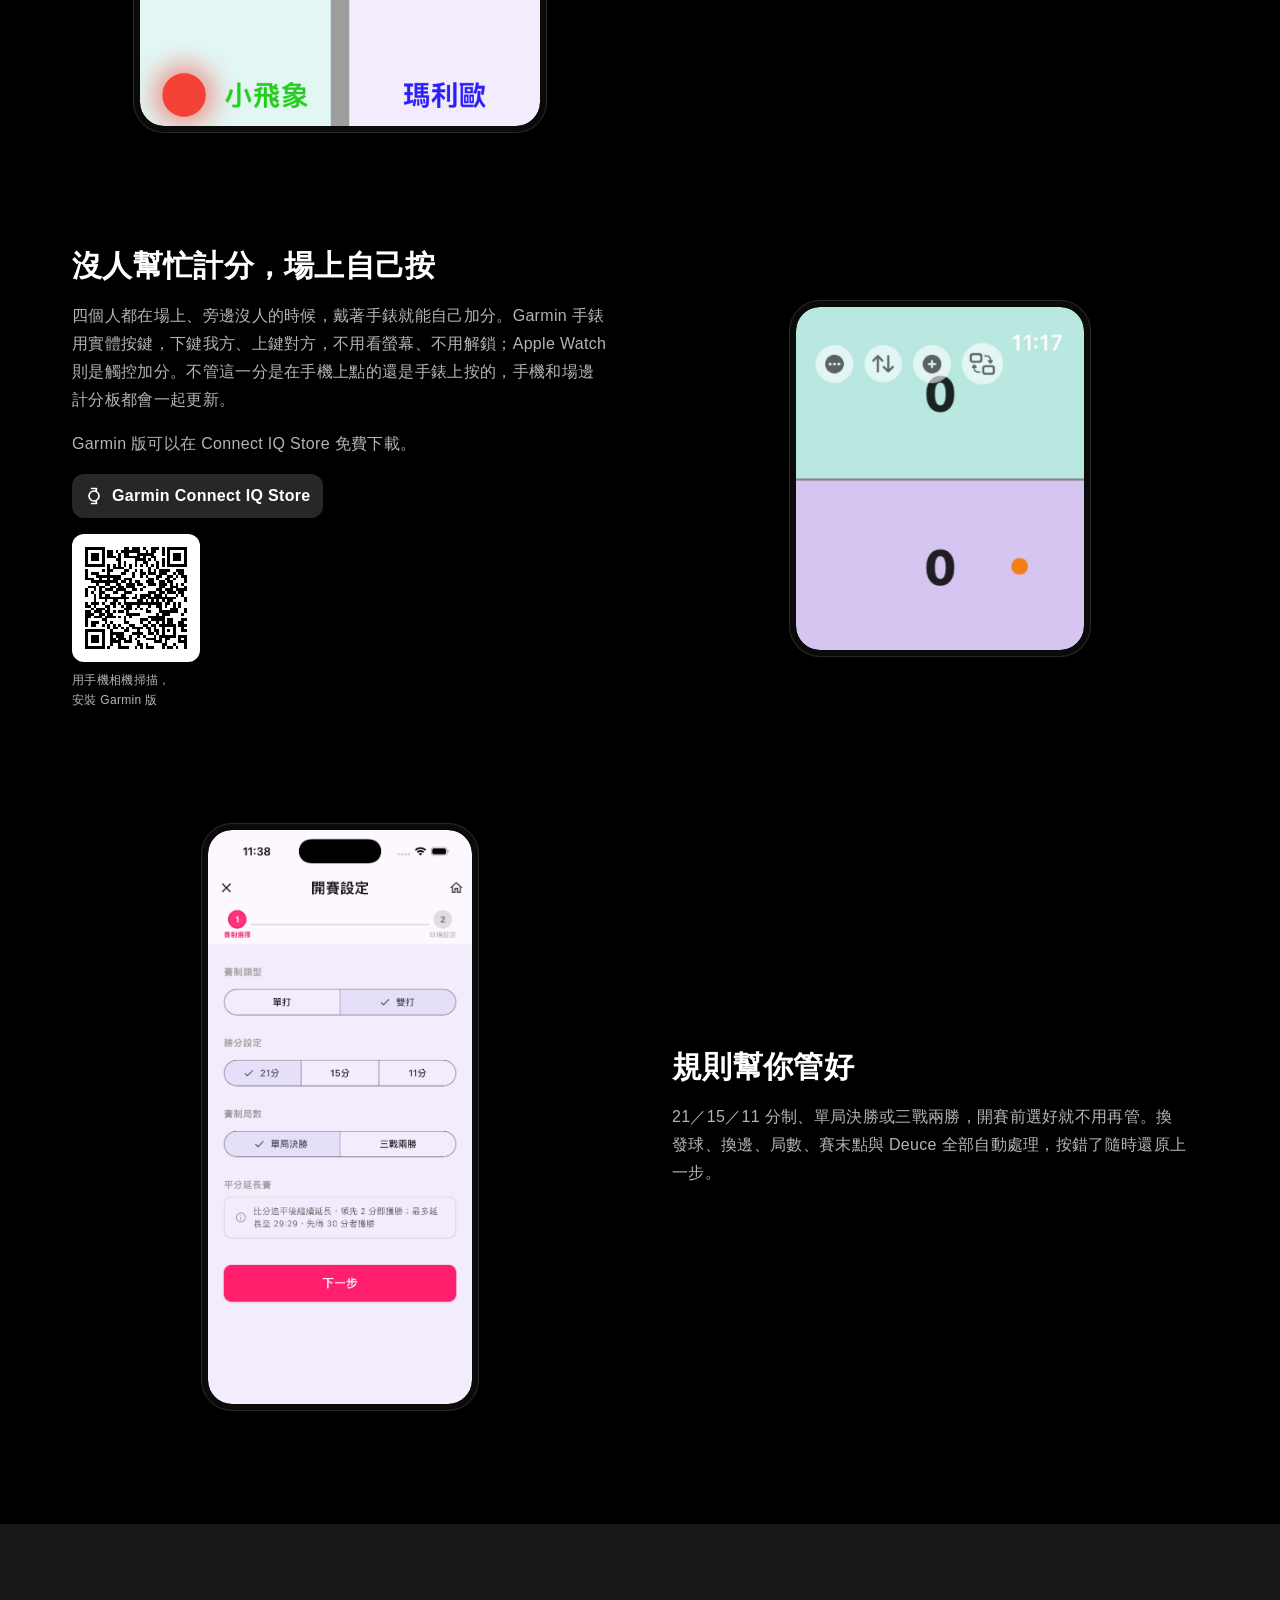
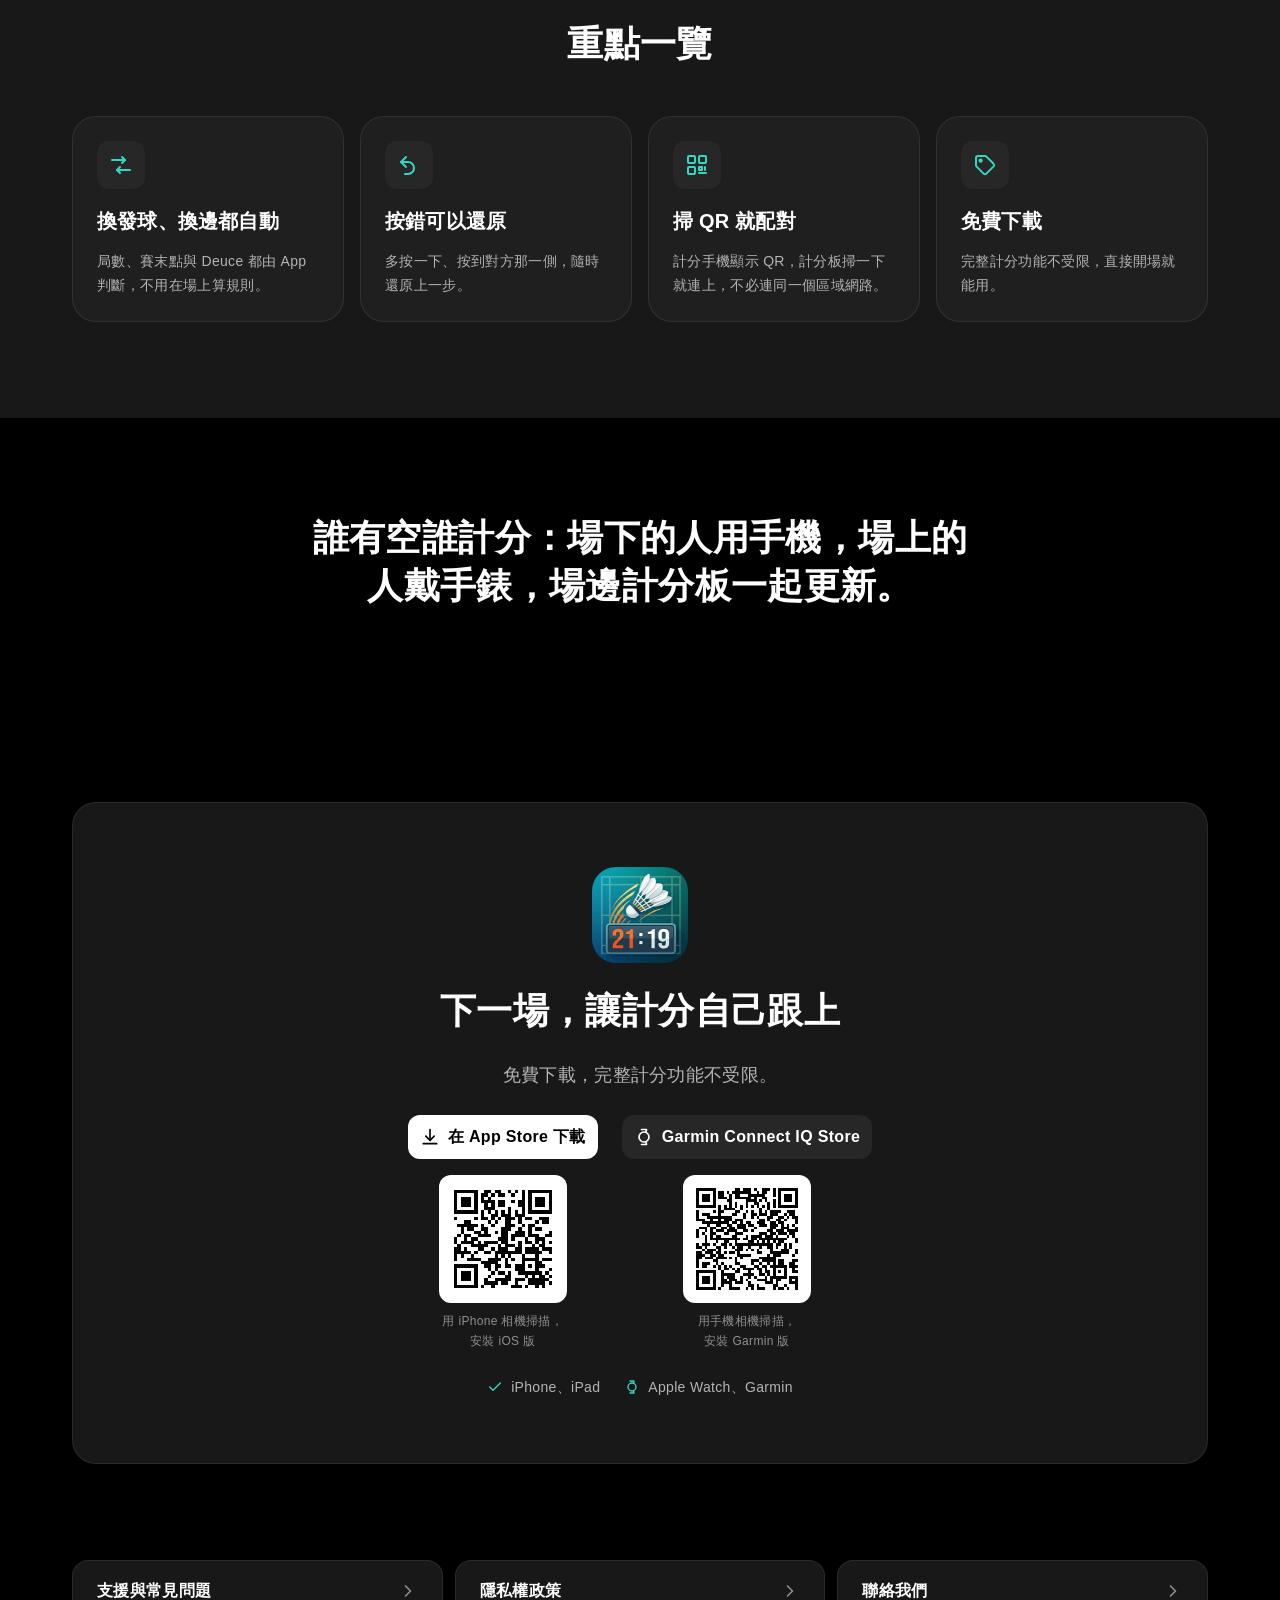
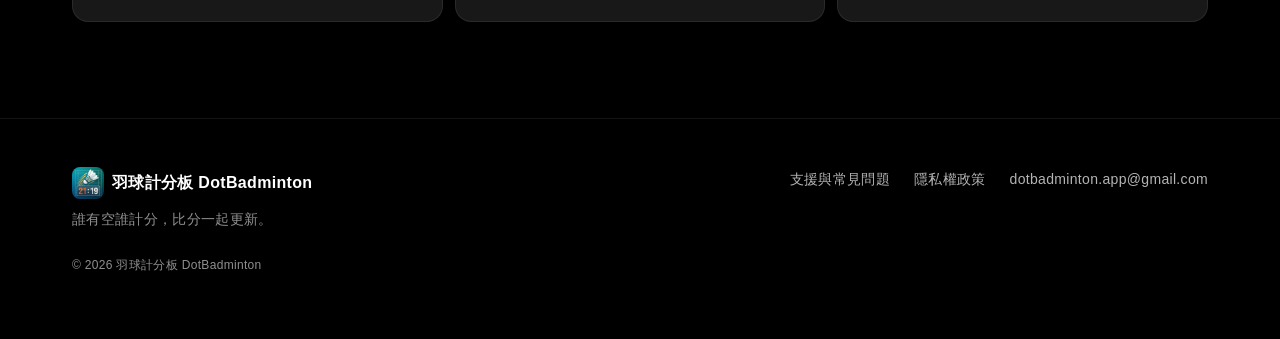
==== commit 035696f9: "Garmin 下載按鈕文字改為 Garmin Connect IQ Store" ====
--- a/index.html
+++ b/index.html
@@ -86,7 +86,7 @@
           <div class="dl-option">
             <a class="btn btn-secondary" href="https://apps.garmin.com/en-US/apps/15e935f8-0713-4999-ad07-809568c2617f" target="_blank" rel="noopener">
               <svg class="icon" aria-hidden="true"><use href="#i-watch"/></svg>
-              到 Connect IQ 下載 Garmin 版
+              Garmin Connect IQ Store
             </a>
             <div class="qr-block">
               <div class="qr">
@@ -198,7 +198,7 @@
             <div class="dl-option">
               <a class="btn btn-secondary" href="https://apps.garmin.com/en-US/apps/15e935f8-0713-4999-ad07-809568c2617f" target="_blank" rel="noopener">
                 <svg class="icon" aria-hidden="true"><use href="#i-watch"/></svg>
-                到 Connect IQ 下載 Garmin 版
+                Garmin Connect IQ Store
               </a>
               <div class="qr-block">
                 <div class="qr">
@@ -301,7 +301,7 @@
           <div class="dl-option">
             <a class="btn btn-secondary" href="https://apps.garmin.com/en-US/apps/15e935f8-0713-4999-ad07-809568c2617f" target="_blank" rel="noopener">
               <svg class="icon" aria-hidden="true"><use href="#i-watch"/></svg>
-              到 Connect IQ 下載 Garmin 版
+              Garmin Connect IQ Store
             </a>
             <div class="qr-block">
               <div class="qr">
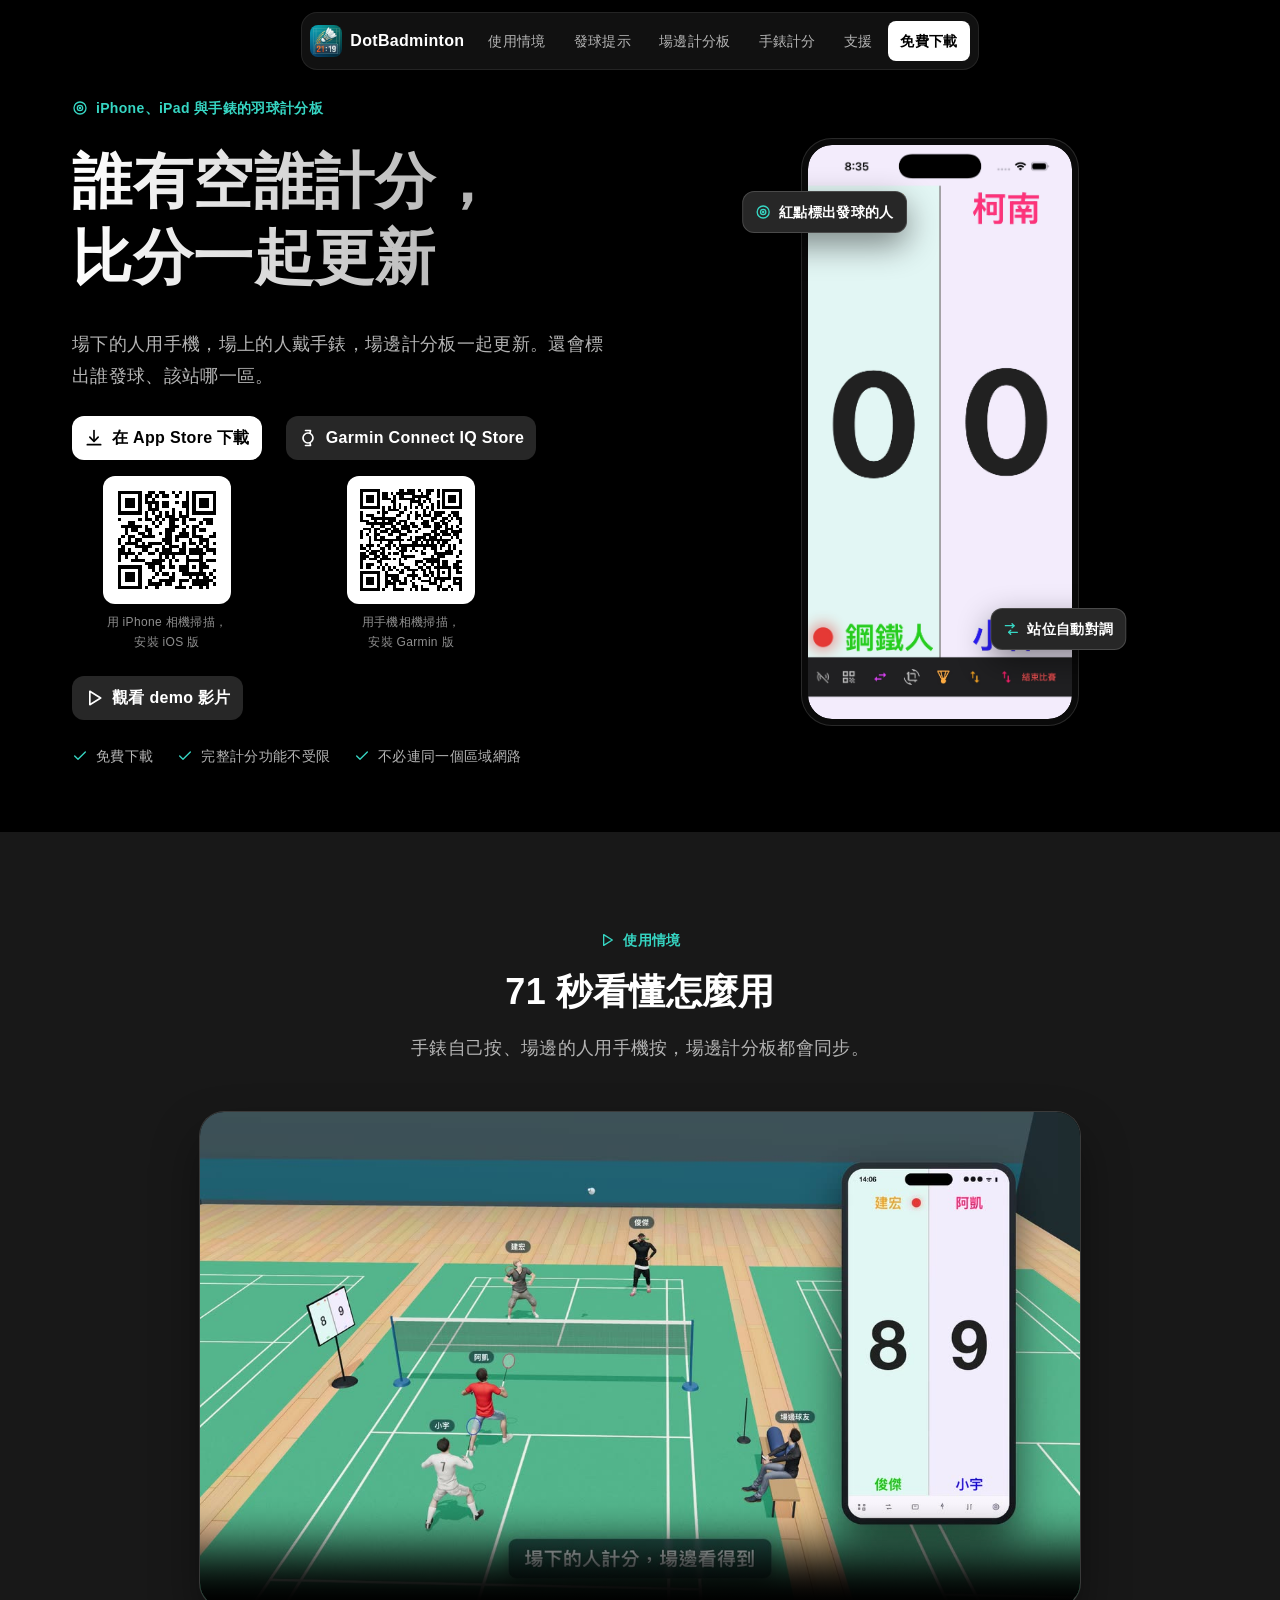
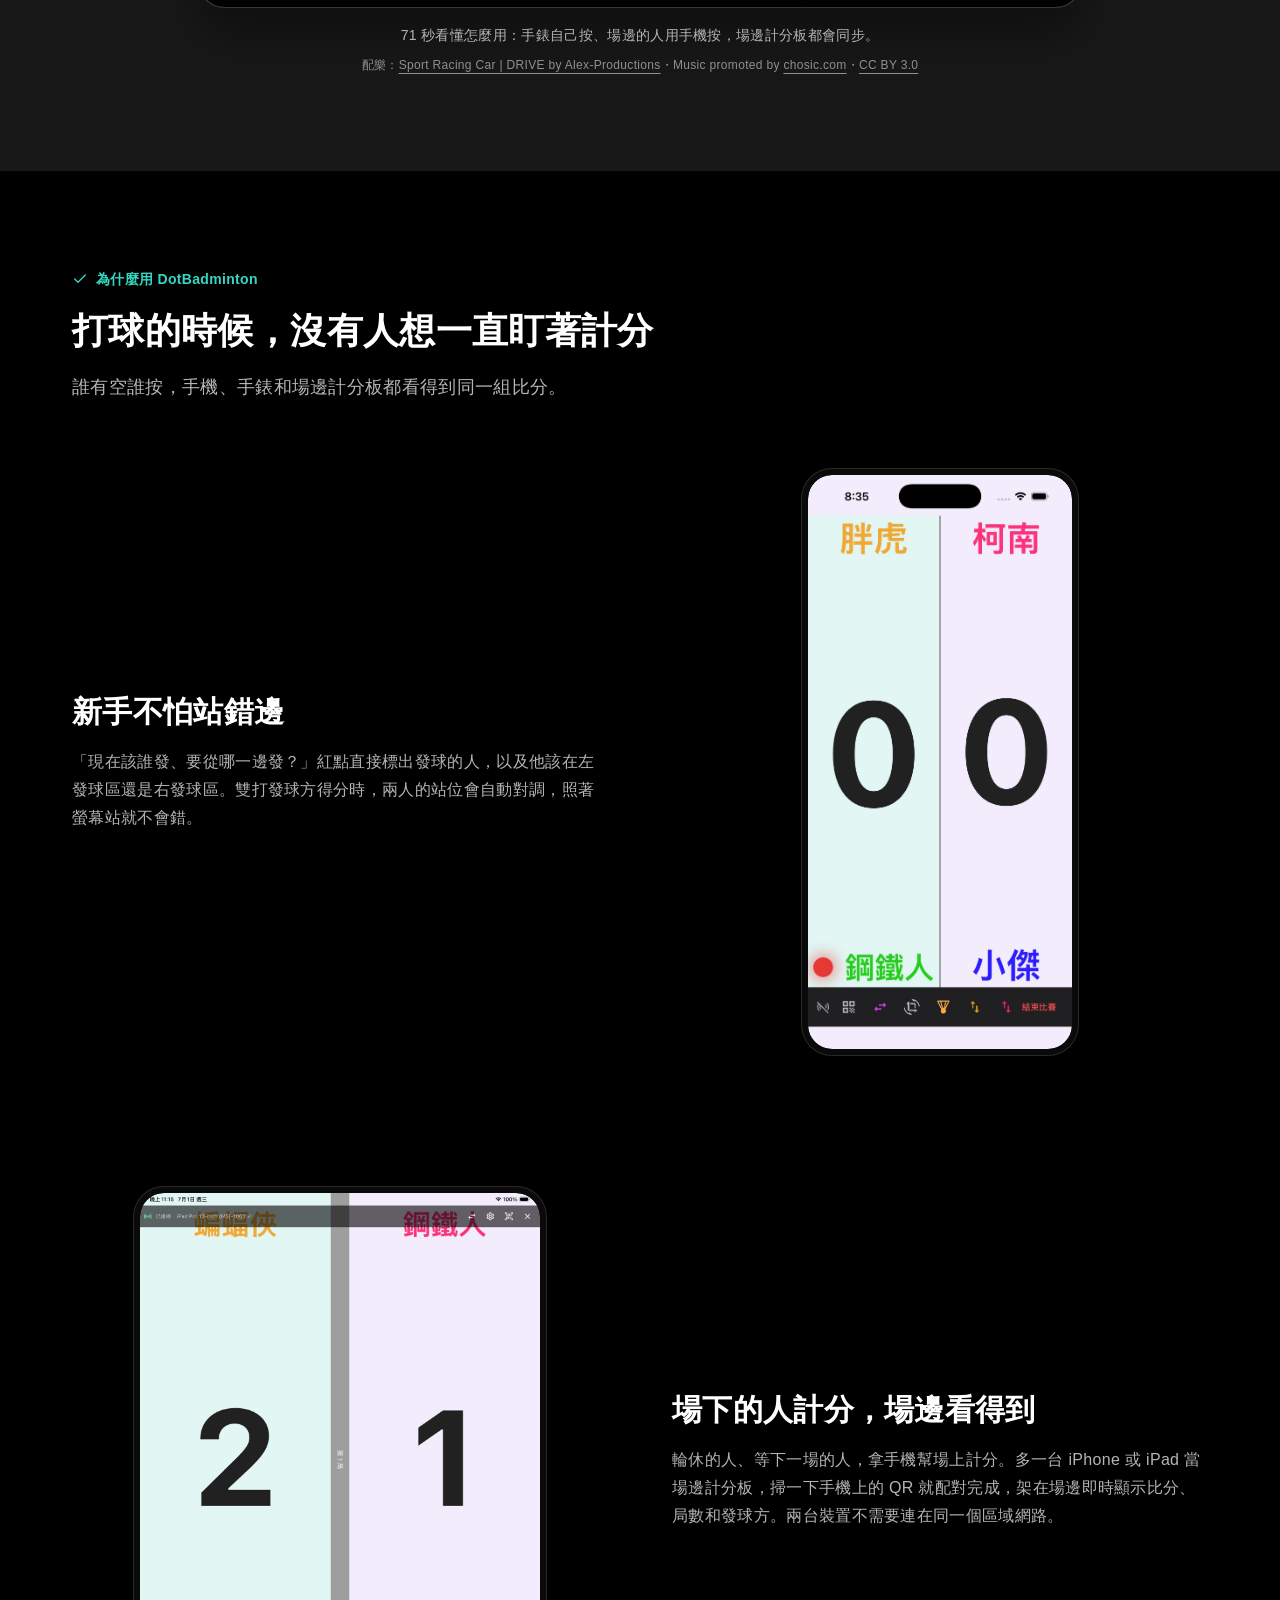
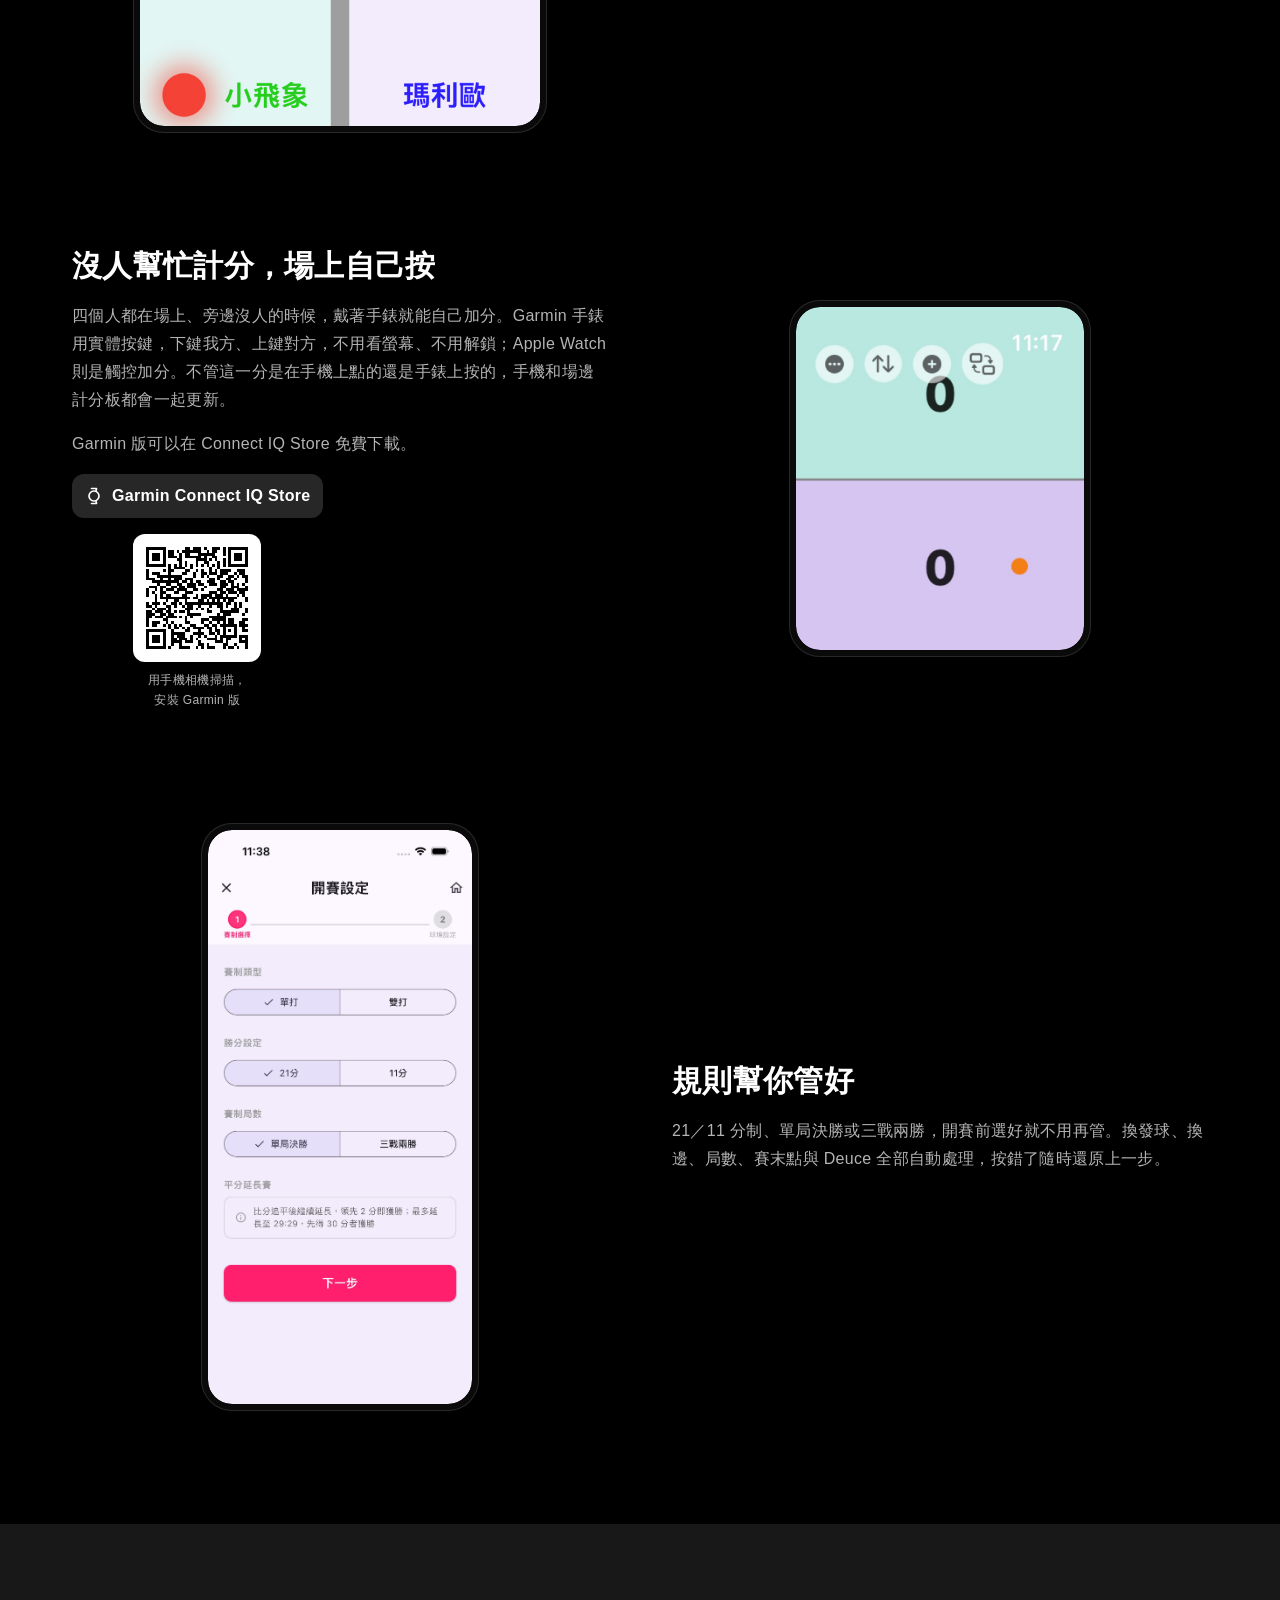
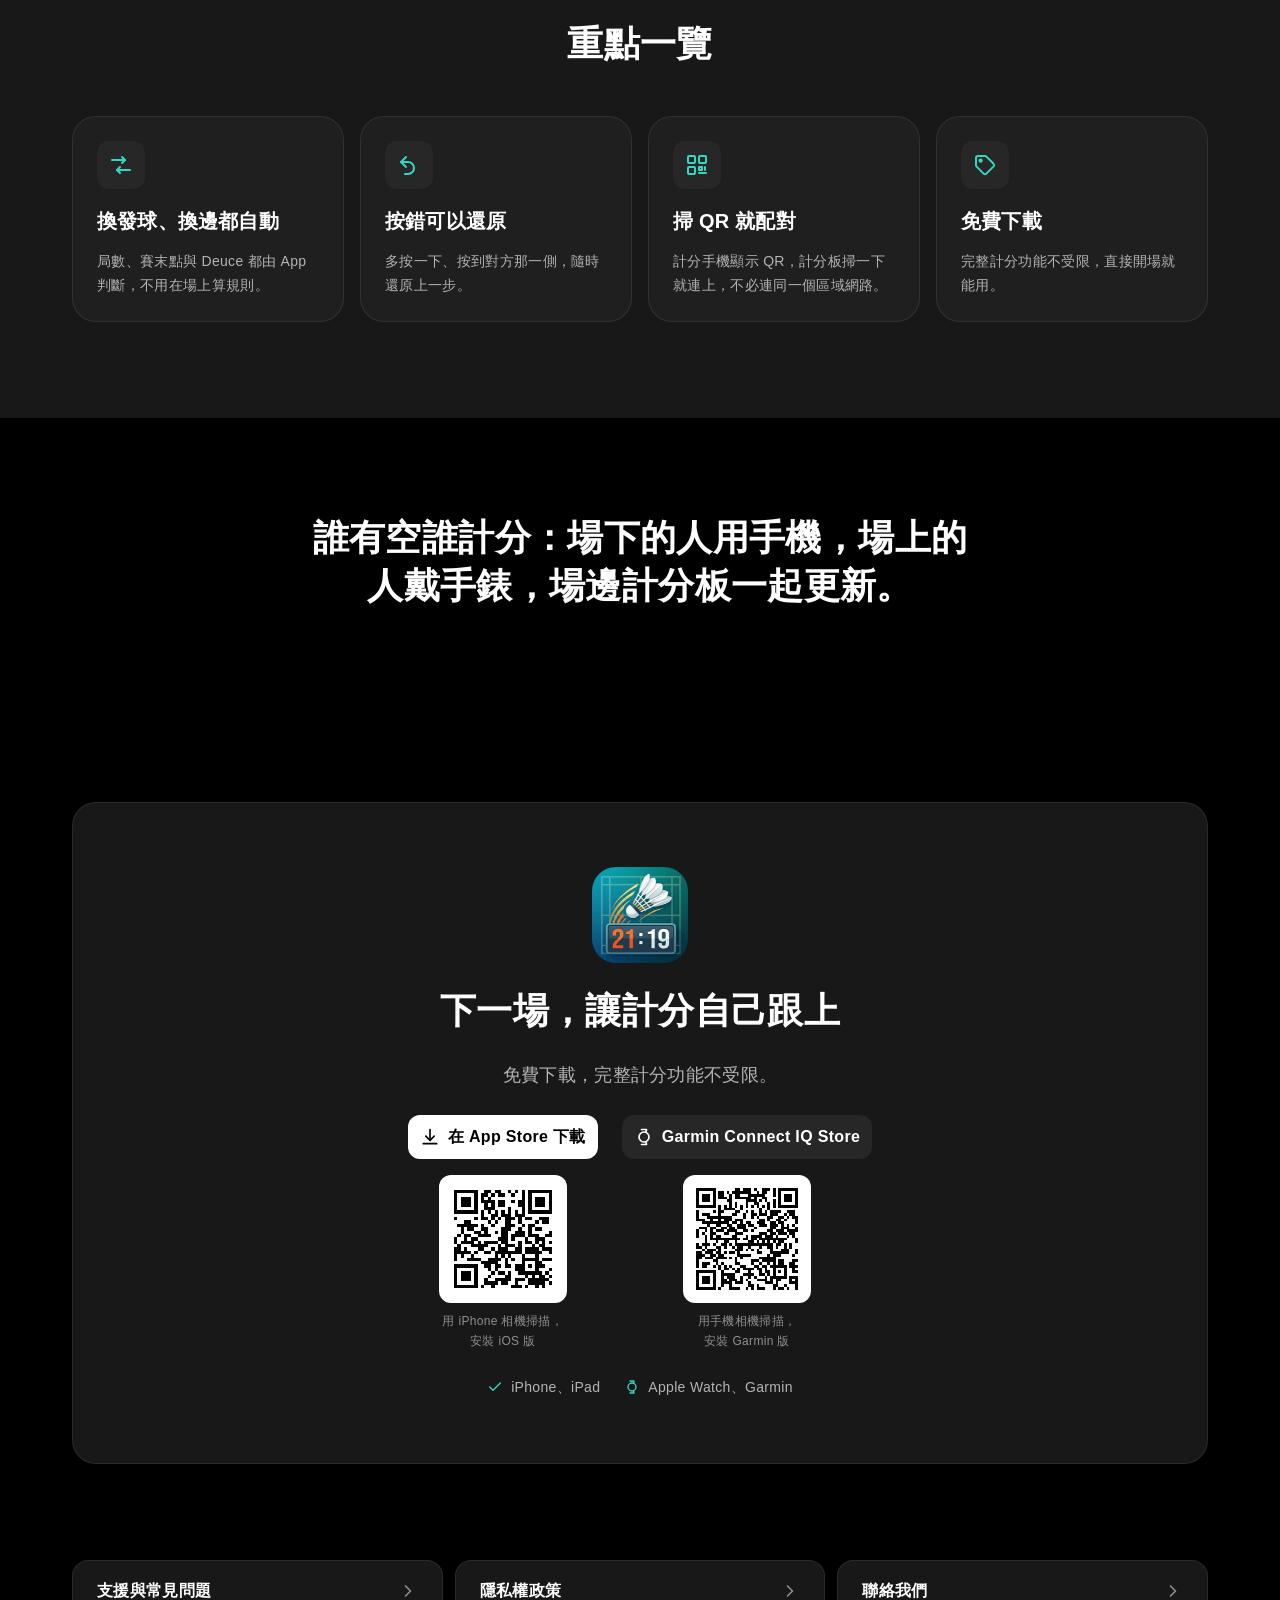
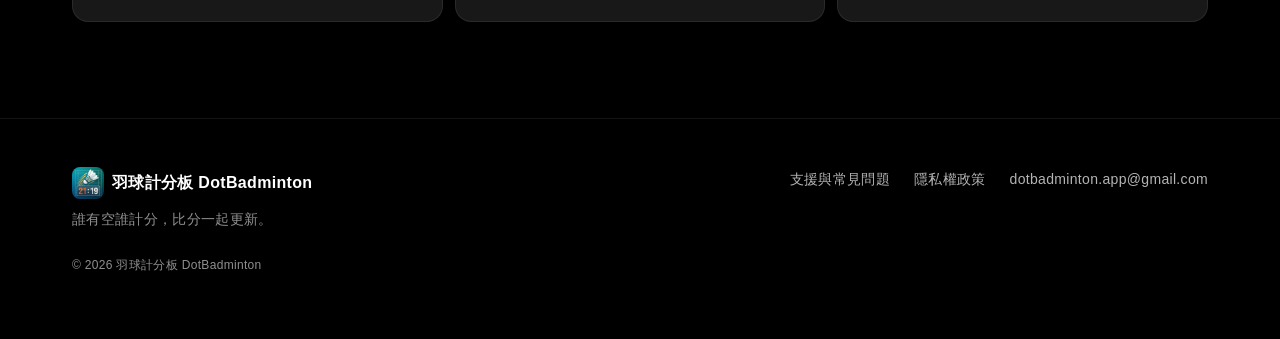
==== commit 6af56724: "開賽設定截圖與賽制文案移除已下架的 15 分制 首頁與支援頁共用的 setup.jpg 仍是 15 分賽制時期的舊畫面，兩頁文案也寫著 21／15／11 分制。換上重拍的截圖，文案統一為 21／11 " ====
--- a/index.html
+++ b/index.html
@@ -220,7 +220,7 @@
         <article class="benefit is-flip reveal" id="rules">
           <div class="benefit-copy">
             <h3 class="benefit-title">規則幫你管好</h3>
-            <p>21／15／11 分制、單局決勝或三戰兩勝，開賽前選好就不用再管。換發球、換邊、局數、賽末點與 Deuce 全部自動處理，按錯了隨時還原上一步。</p>
+            <p>21／11 分制、單局決勝或三戰兩勝，開賽前選好就不用再管。換發球、換邊、局數、賽末點與 Deuce 全部自動處理，按錯了隨時還原上一步。</p>
           </div>
           <div class="benefit-visual">
             <div class="shot is-phone">
--- a/site.css
+++ b/site.css
@@ -541,18 +541,19 @@
   justify-content: center;
   gap: 24px;
 }
-.cta-actions .qr-block {
-  align-items: center;
-  text-align: center;
-}
 .dl-option {
   display: flex;
   flex-direction: column;
-  align-items: flex-start;
+  align-items: center;
   gap: 16px;
 }
-.cta-actions .dl-option {
-  align-items: center;
+.dl-option .qr-block {
+  align-items: center;
+  text-align: center;
+}
+/* 圖文段落裡的下載區塊靠左，但內部仍對齊按鈕中線 */
+.benefit-copy .dl-option {
+  justify-self: start;
 }
 .qr {
   display: grid;
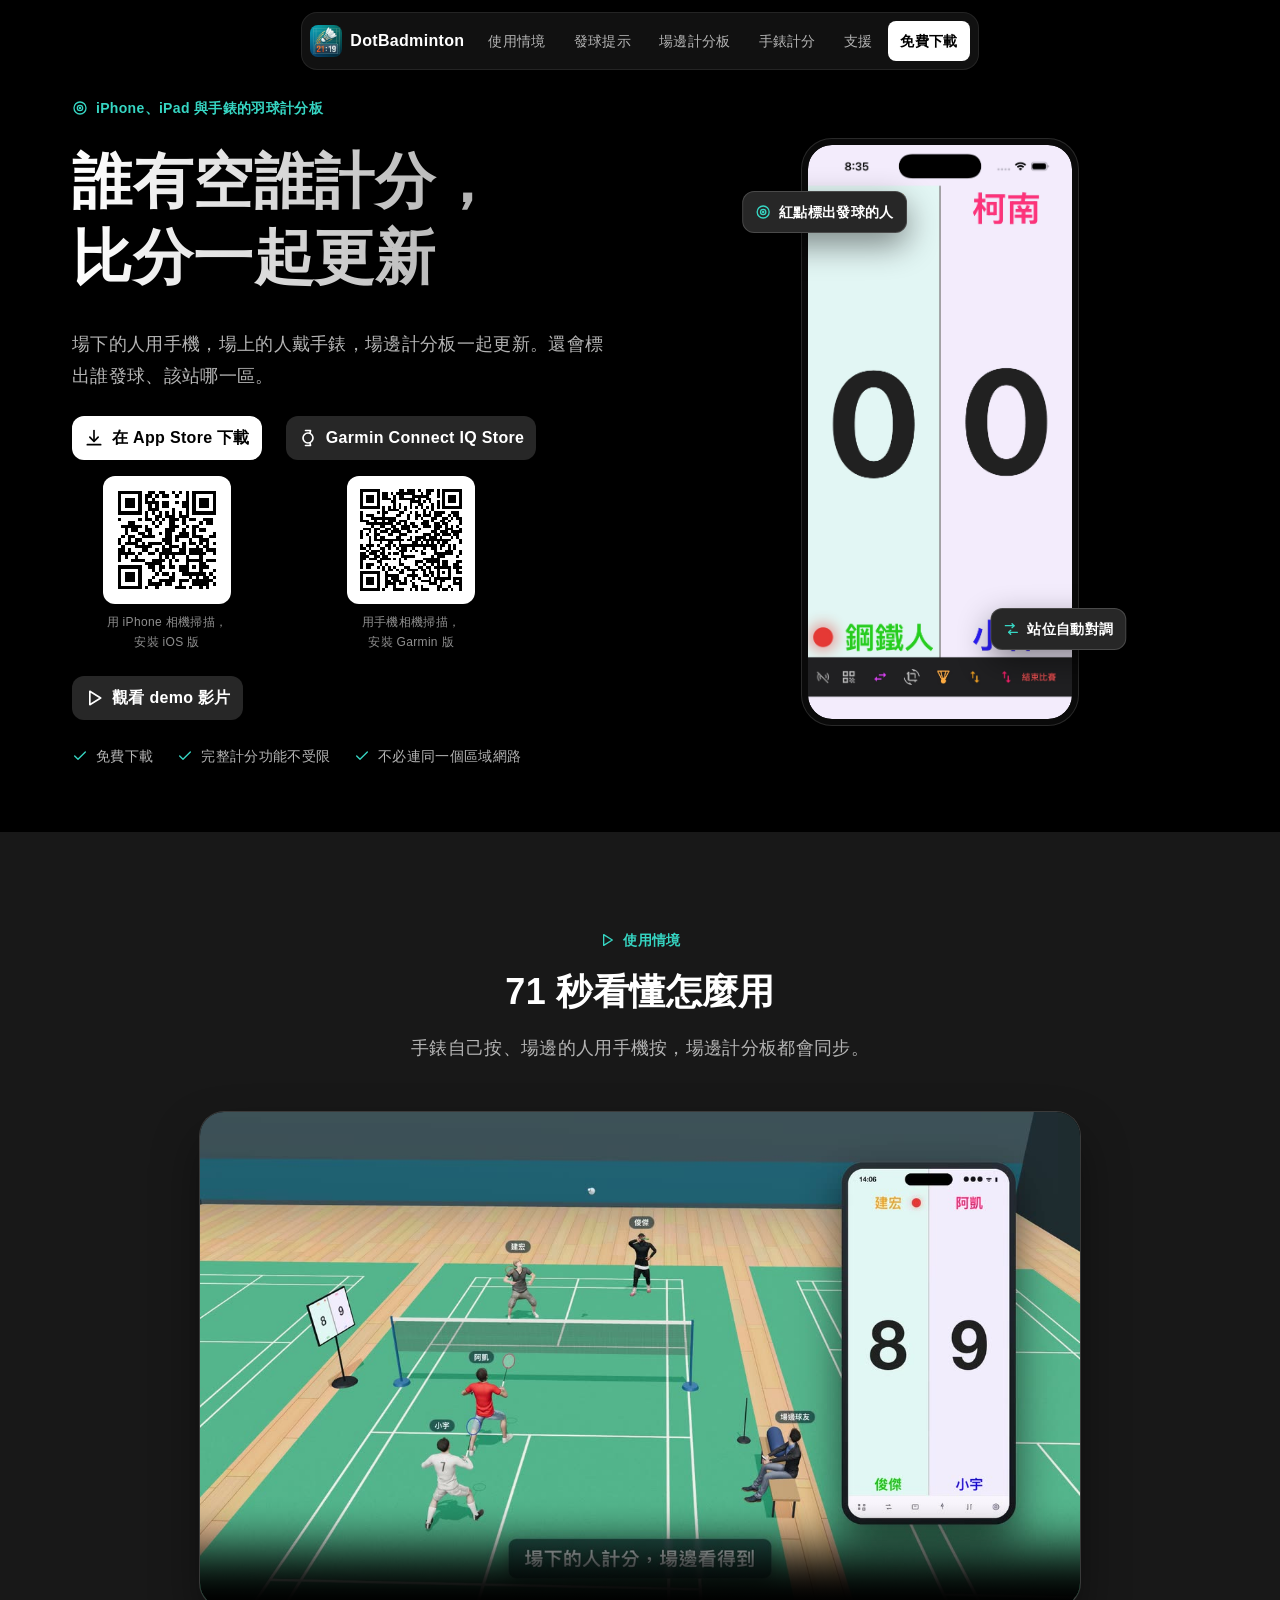
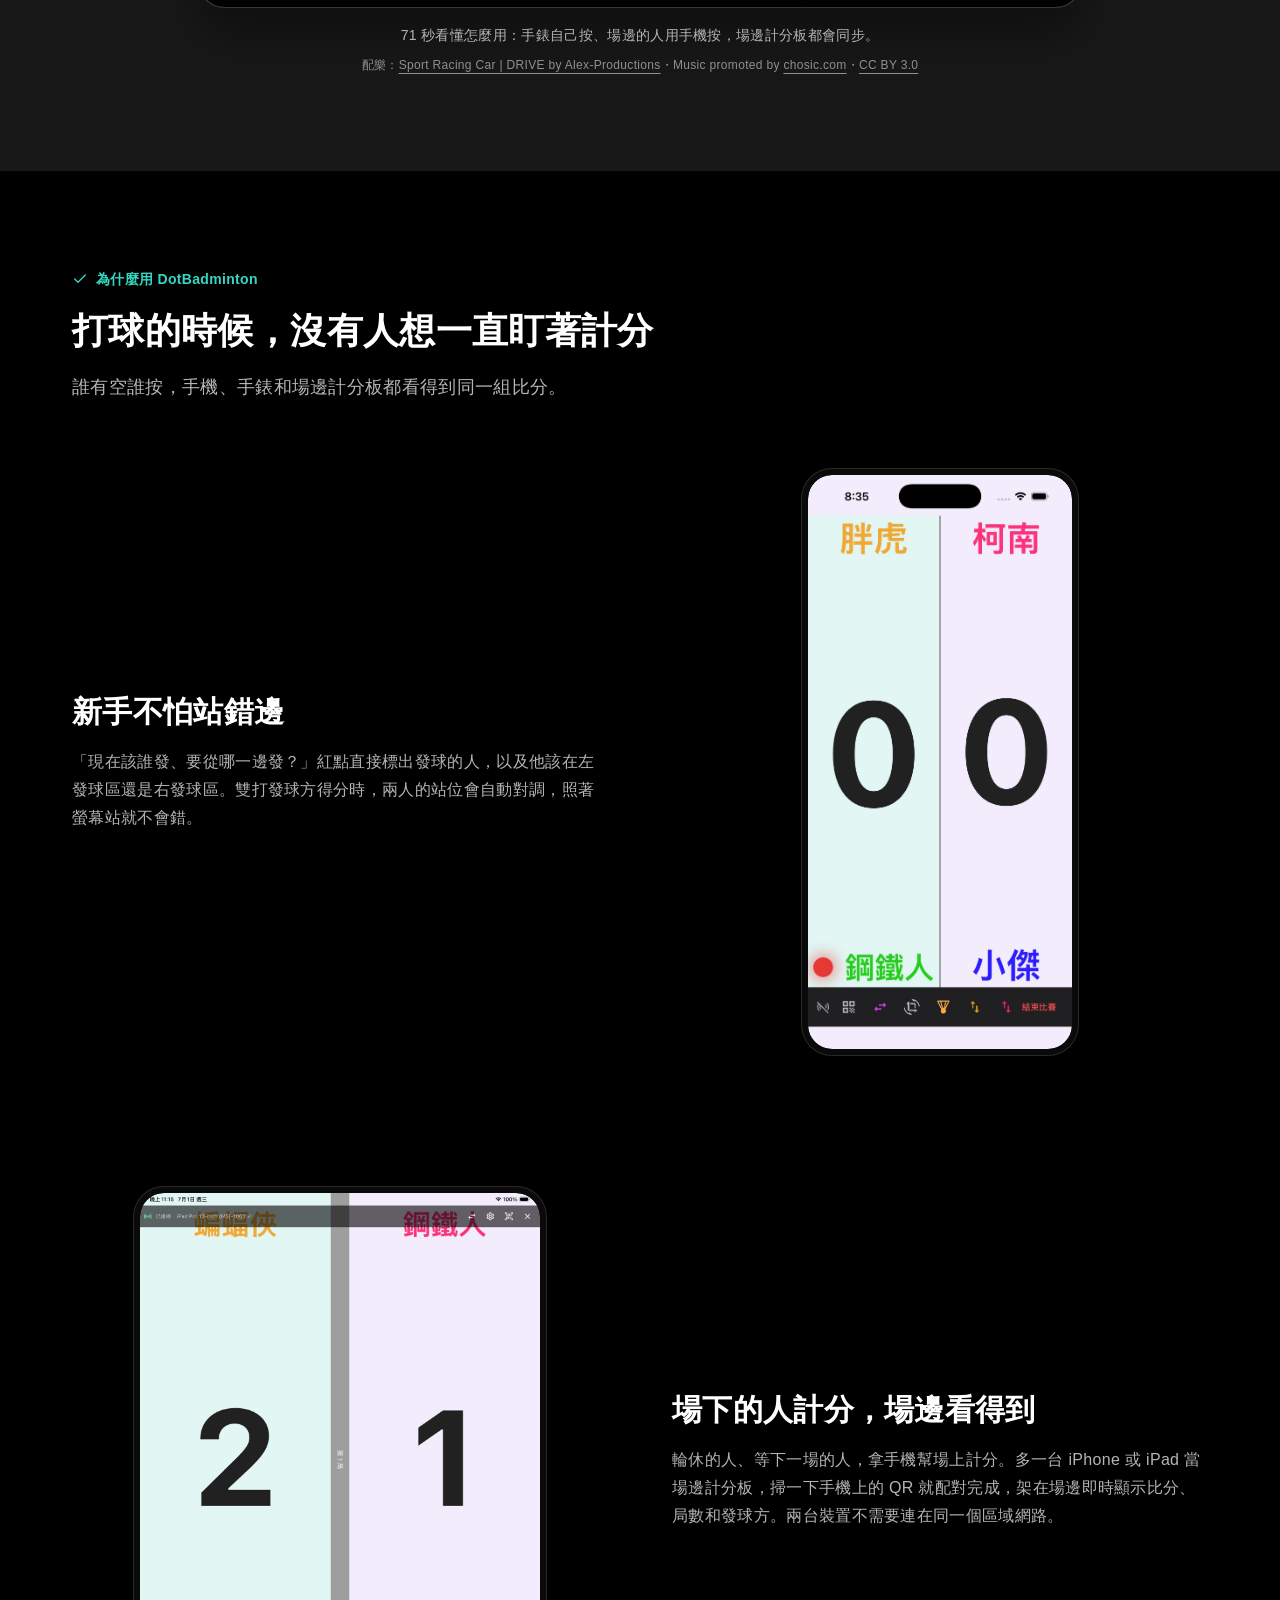
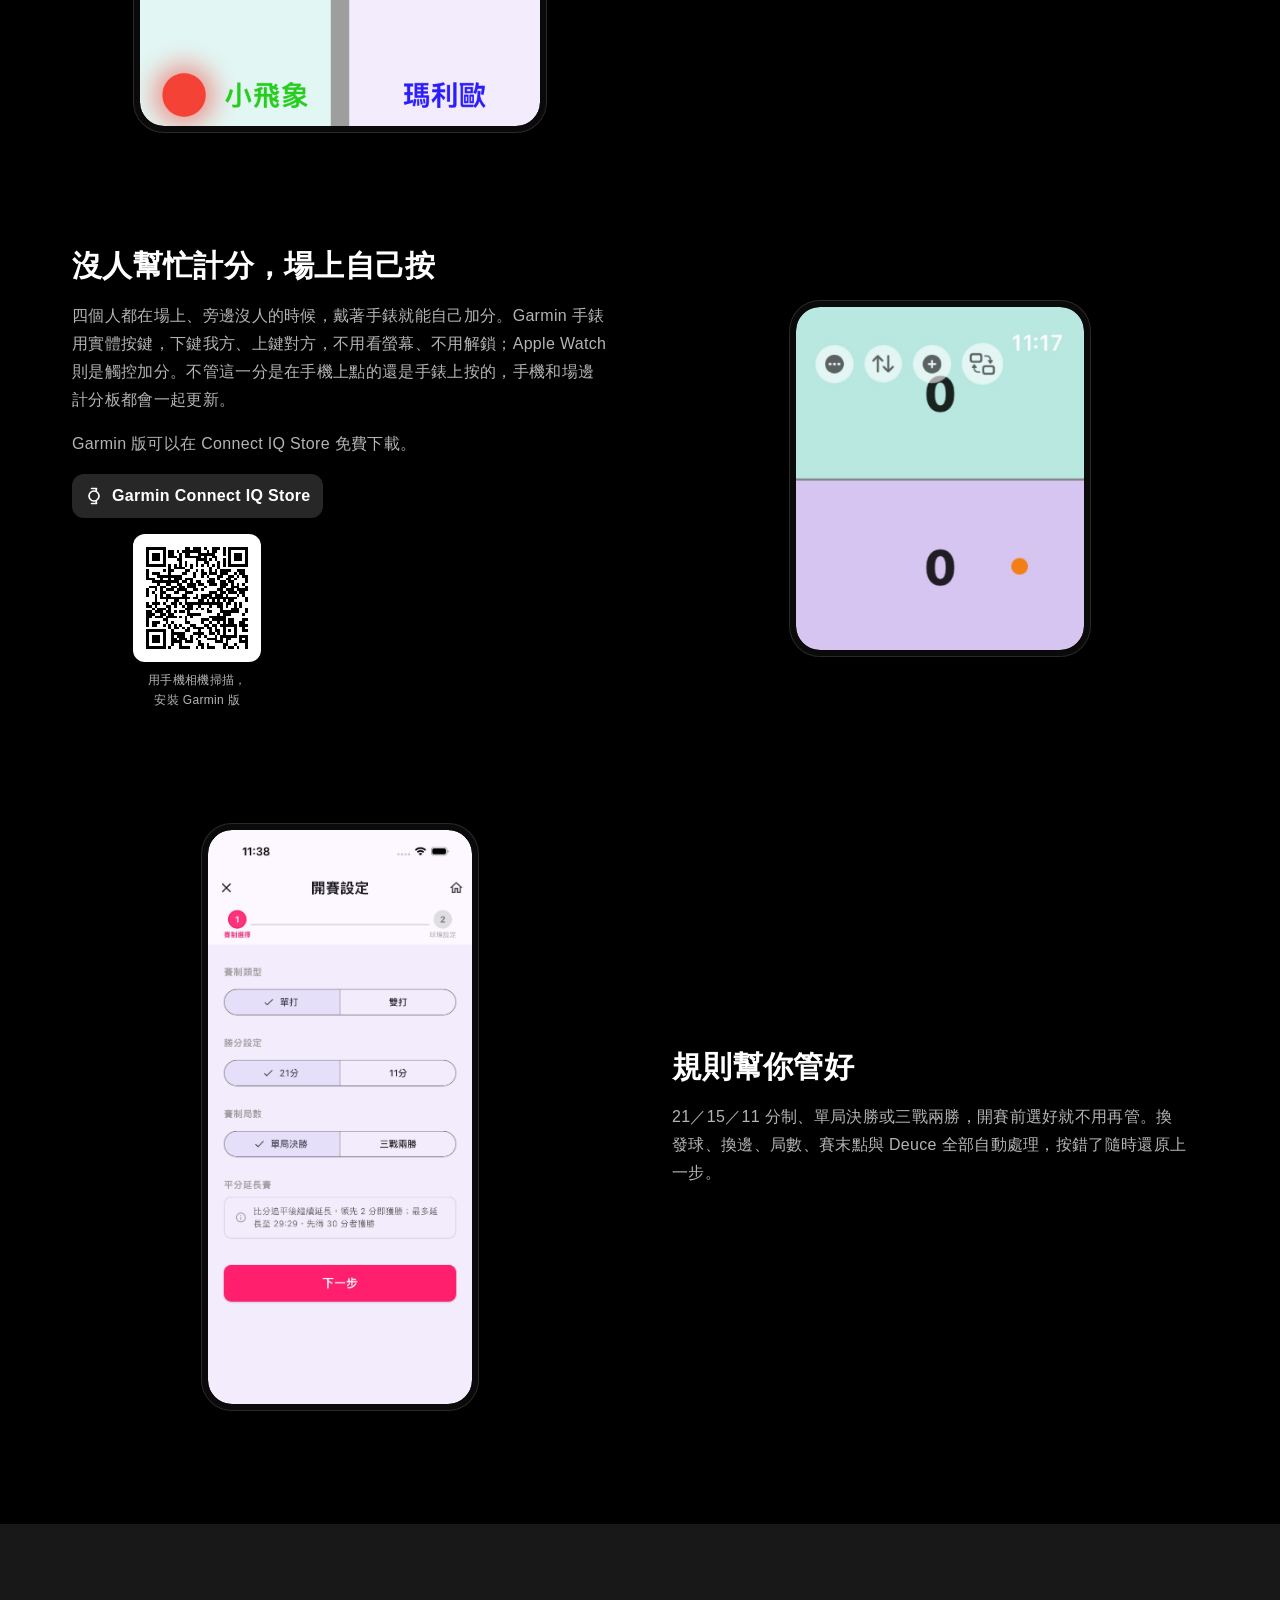
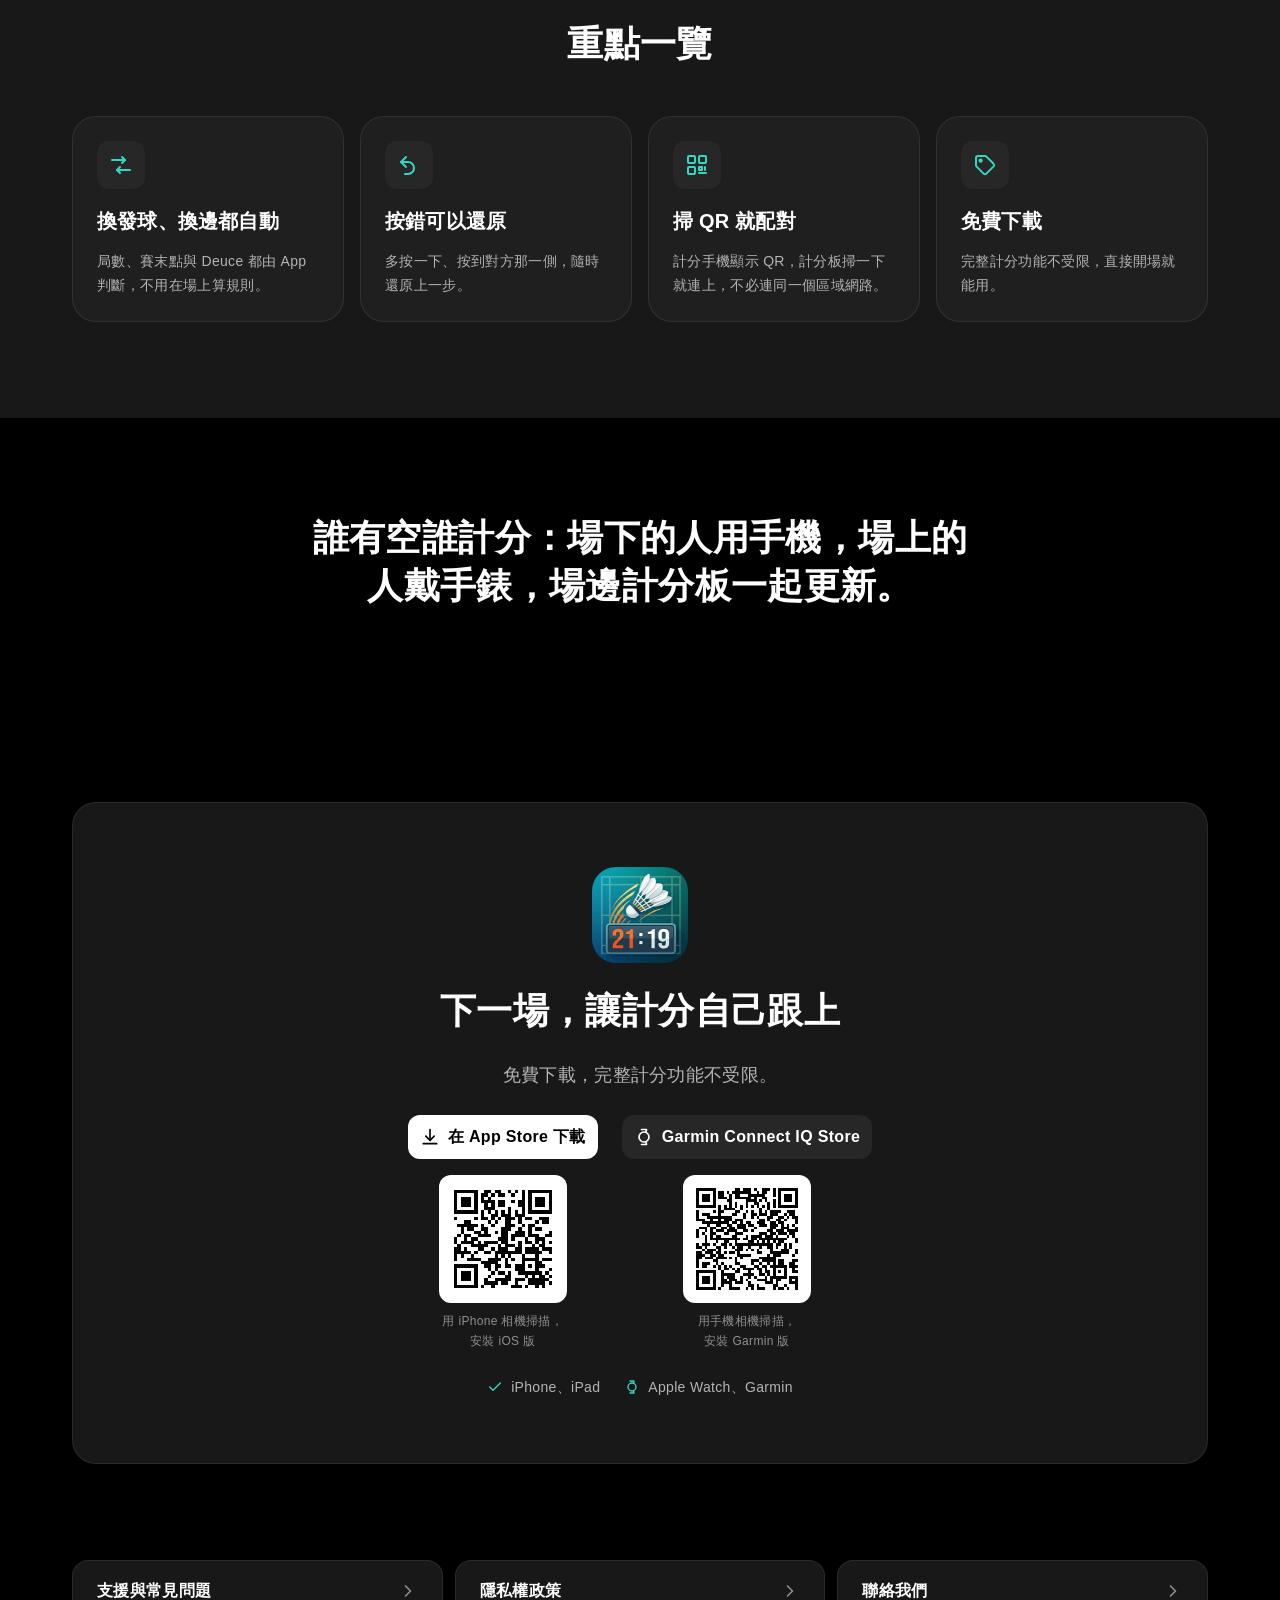
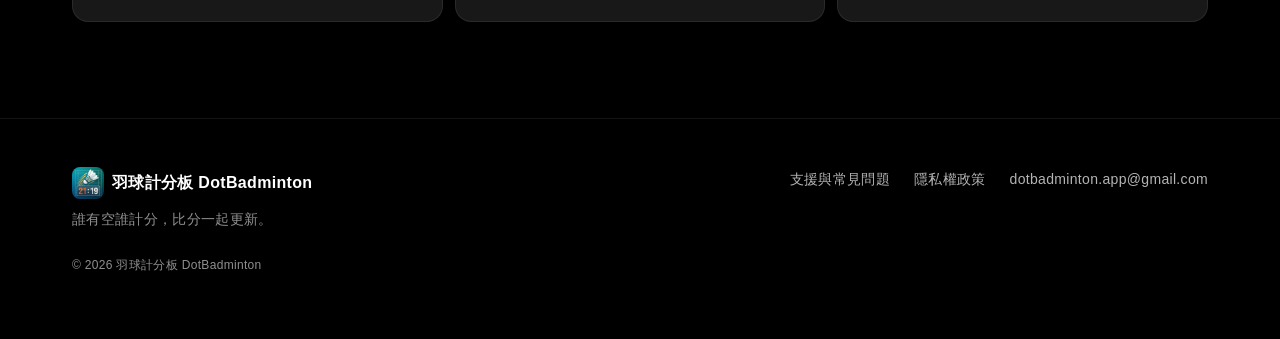
==== commit d23a0260: "賽制選項補上 15 分制" ====
--- a/index.html
+++ b/index.html
@@ -220,7 +220,7 @@
         <article class="benefit is-flip reveal" id="rules">
           <div class="benefit-copy">
             <h3 class="benefit-title">規則幫你管好</h3>
-            <p>21／11 分制、單局決勝或三戰兩勝，開賽前選好就不用再管。換發球、換邊、局數、賽末點與 Deuce 全部自動處理，按錯了隨時還原上一步。</p>
+            <p>21／15／11 分制、單局決勝或三戰兩勝，開賽前選好就不用再管。換發球、換邊、局數、賽末點與 Deuce 全部自動處理，按錯了隨時還原上一步。</p>
           </div>
           <div class="benefit-visual">
             <div class="shot is-phone">
